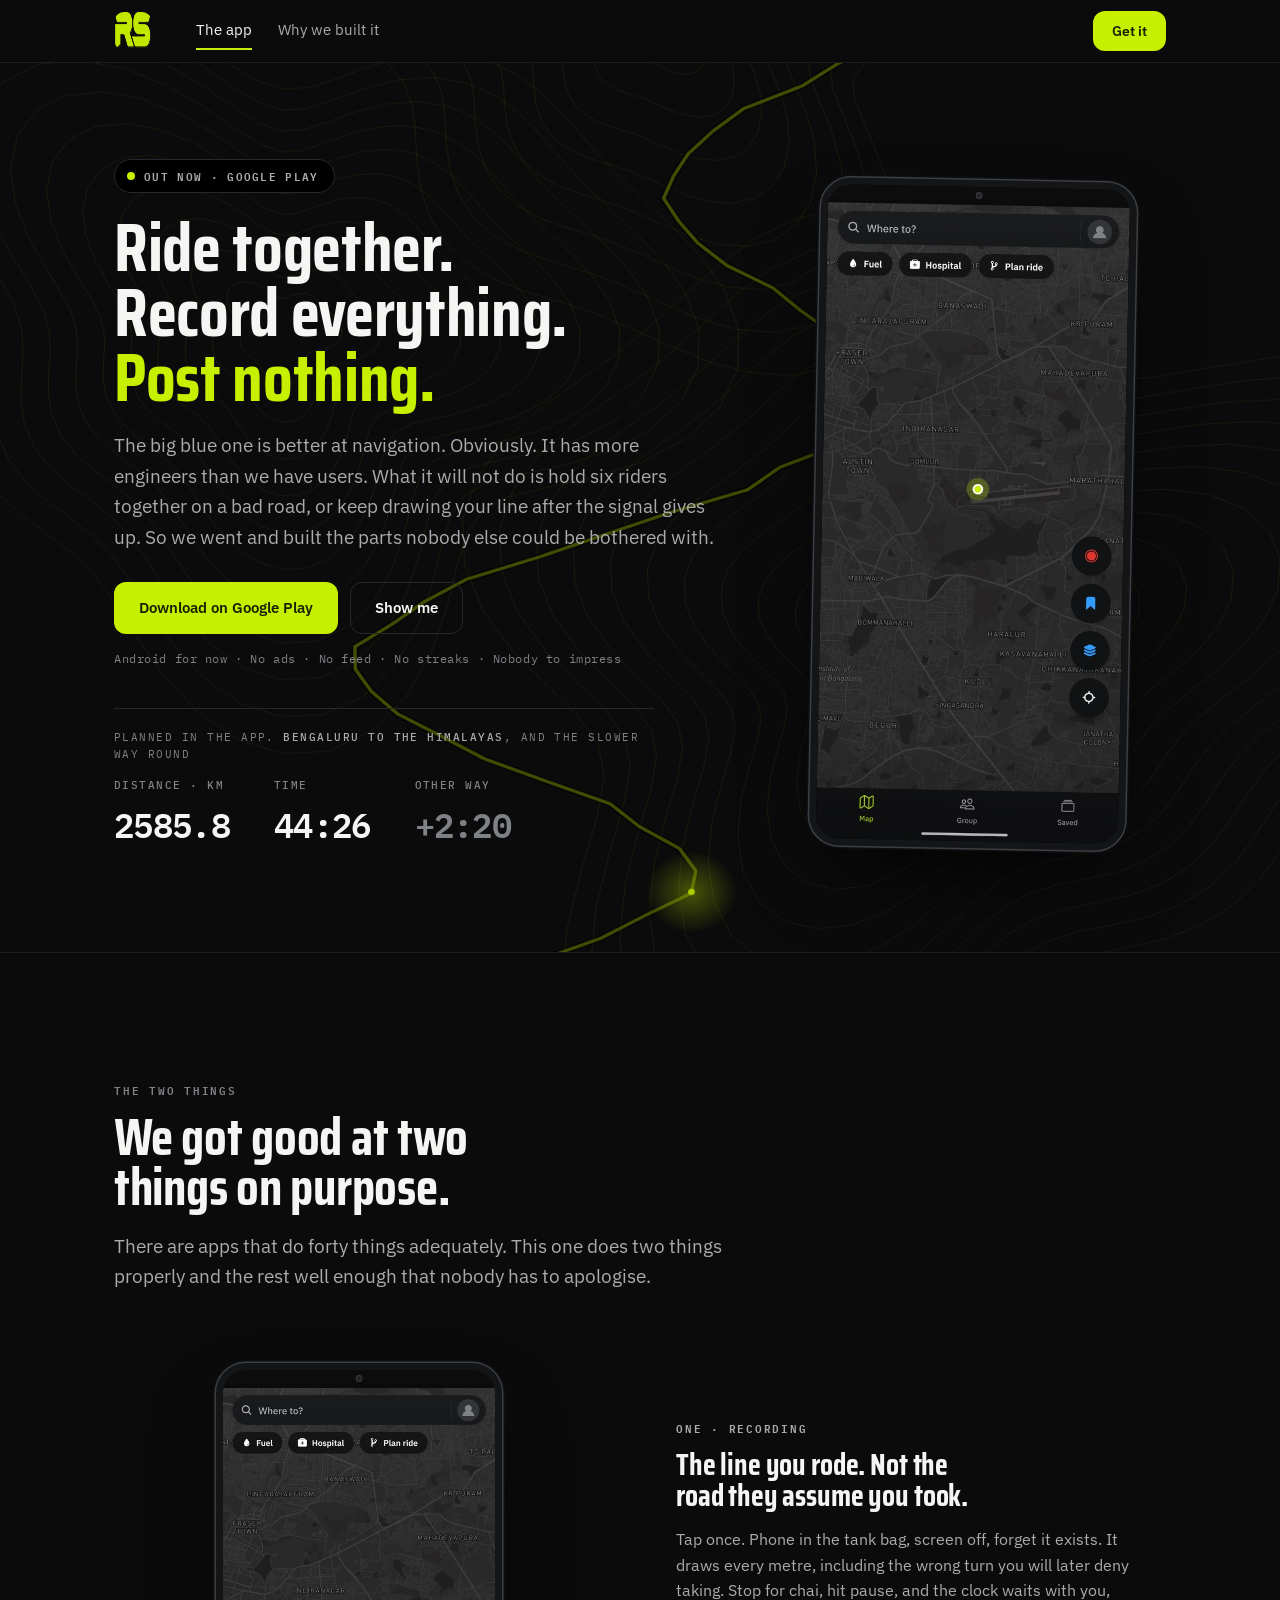
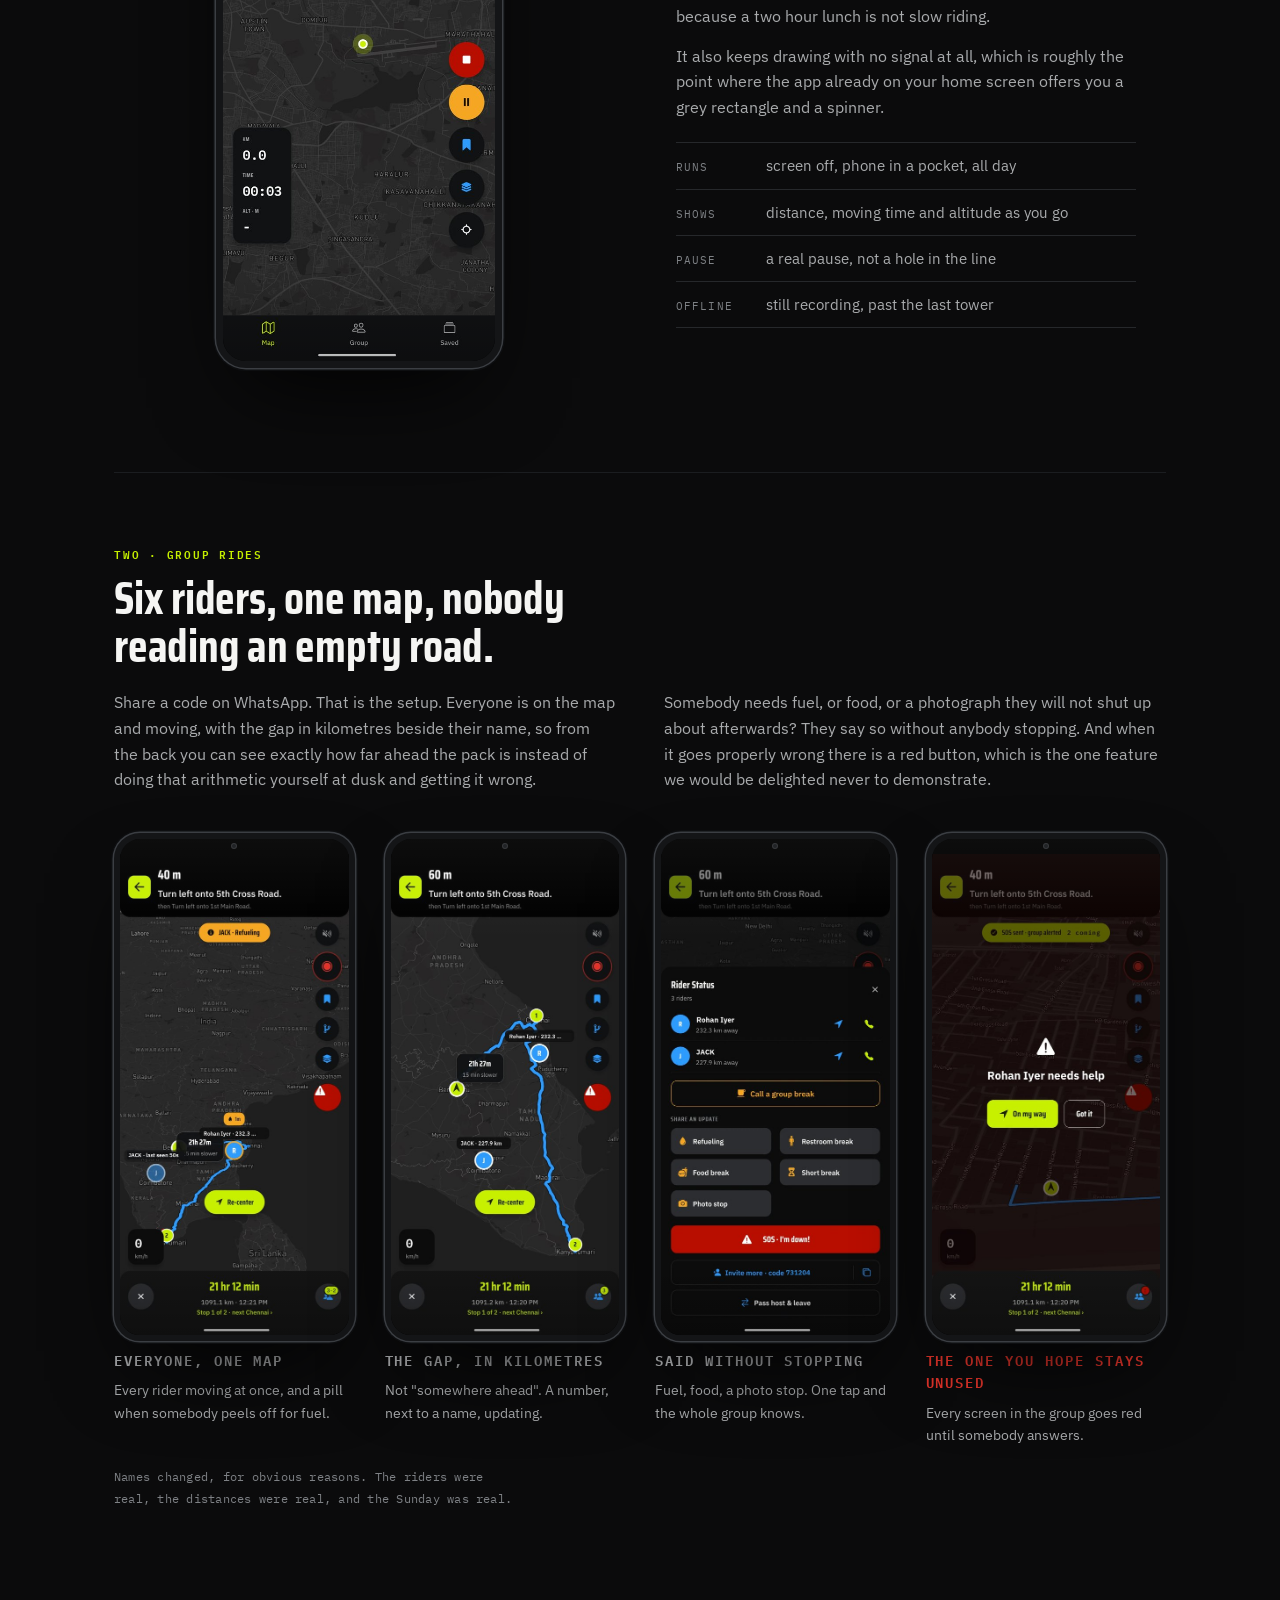
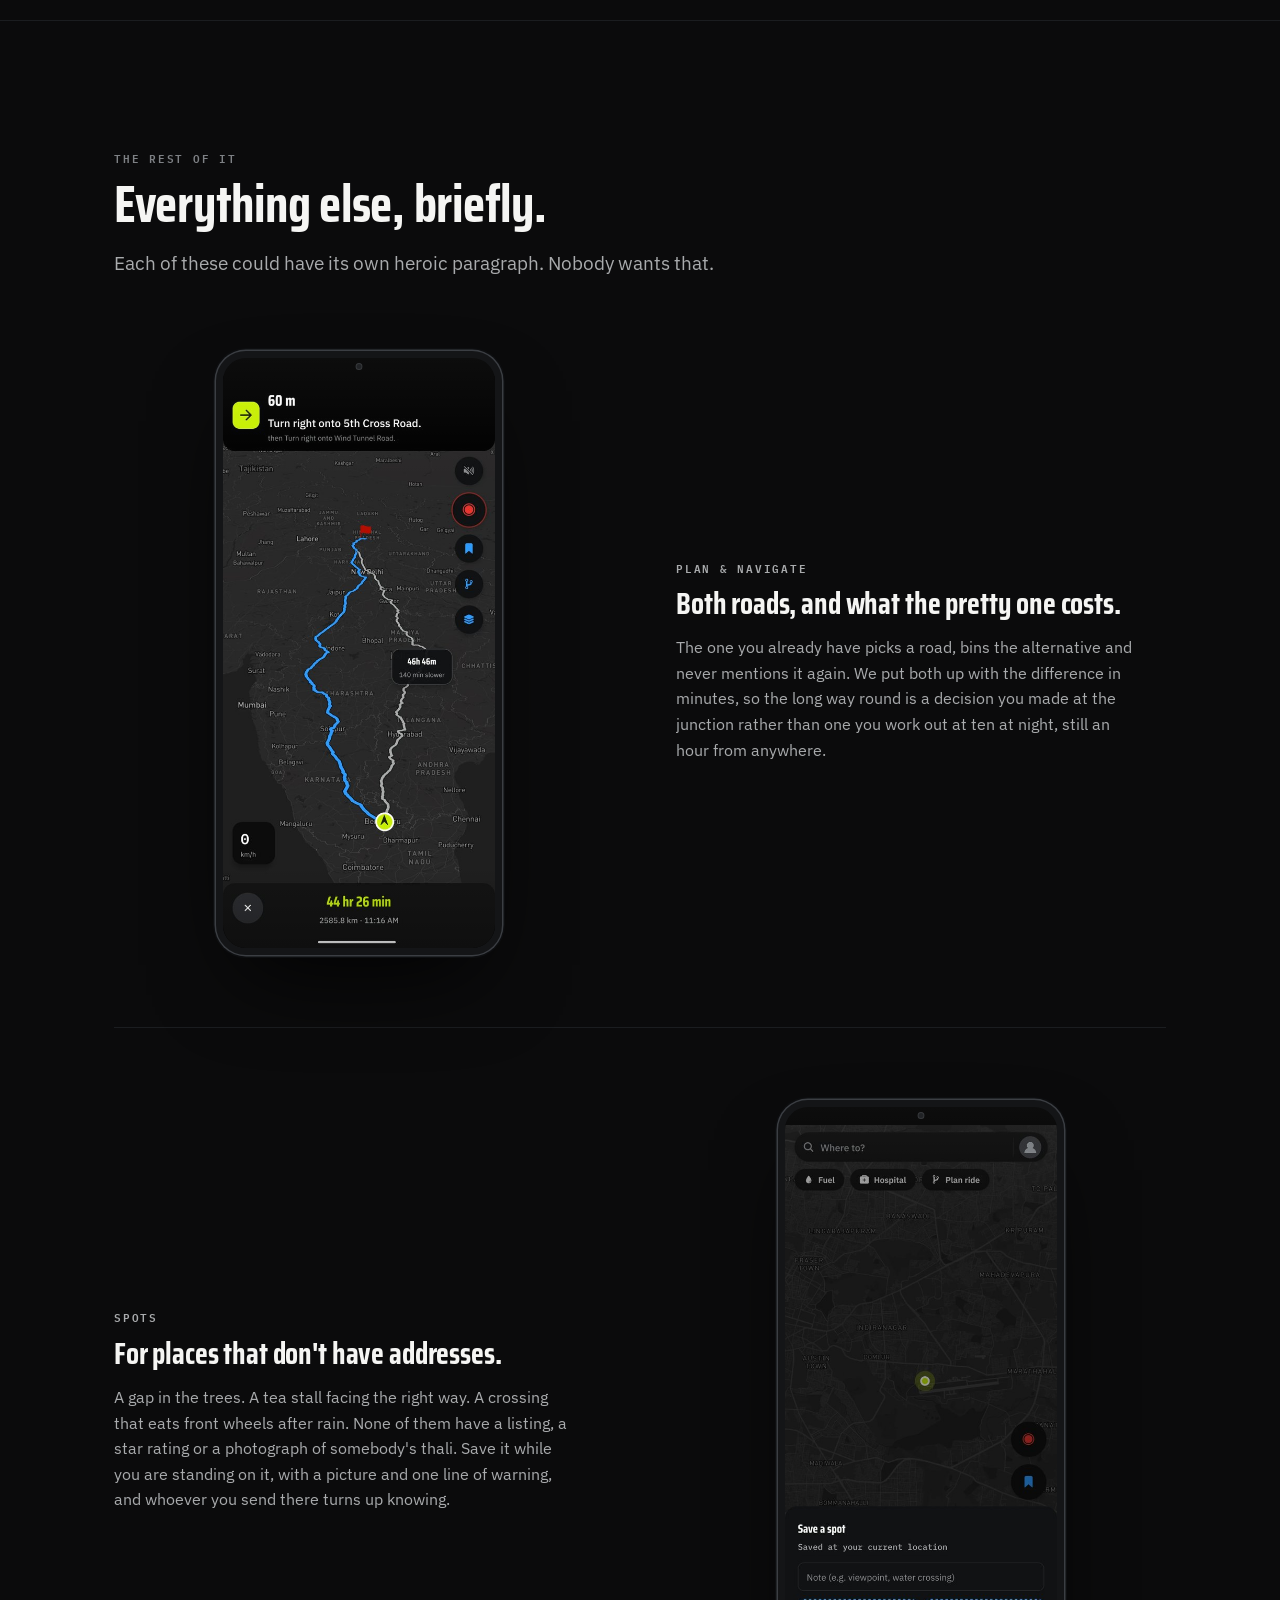
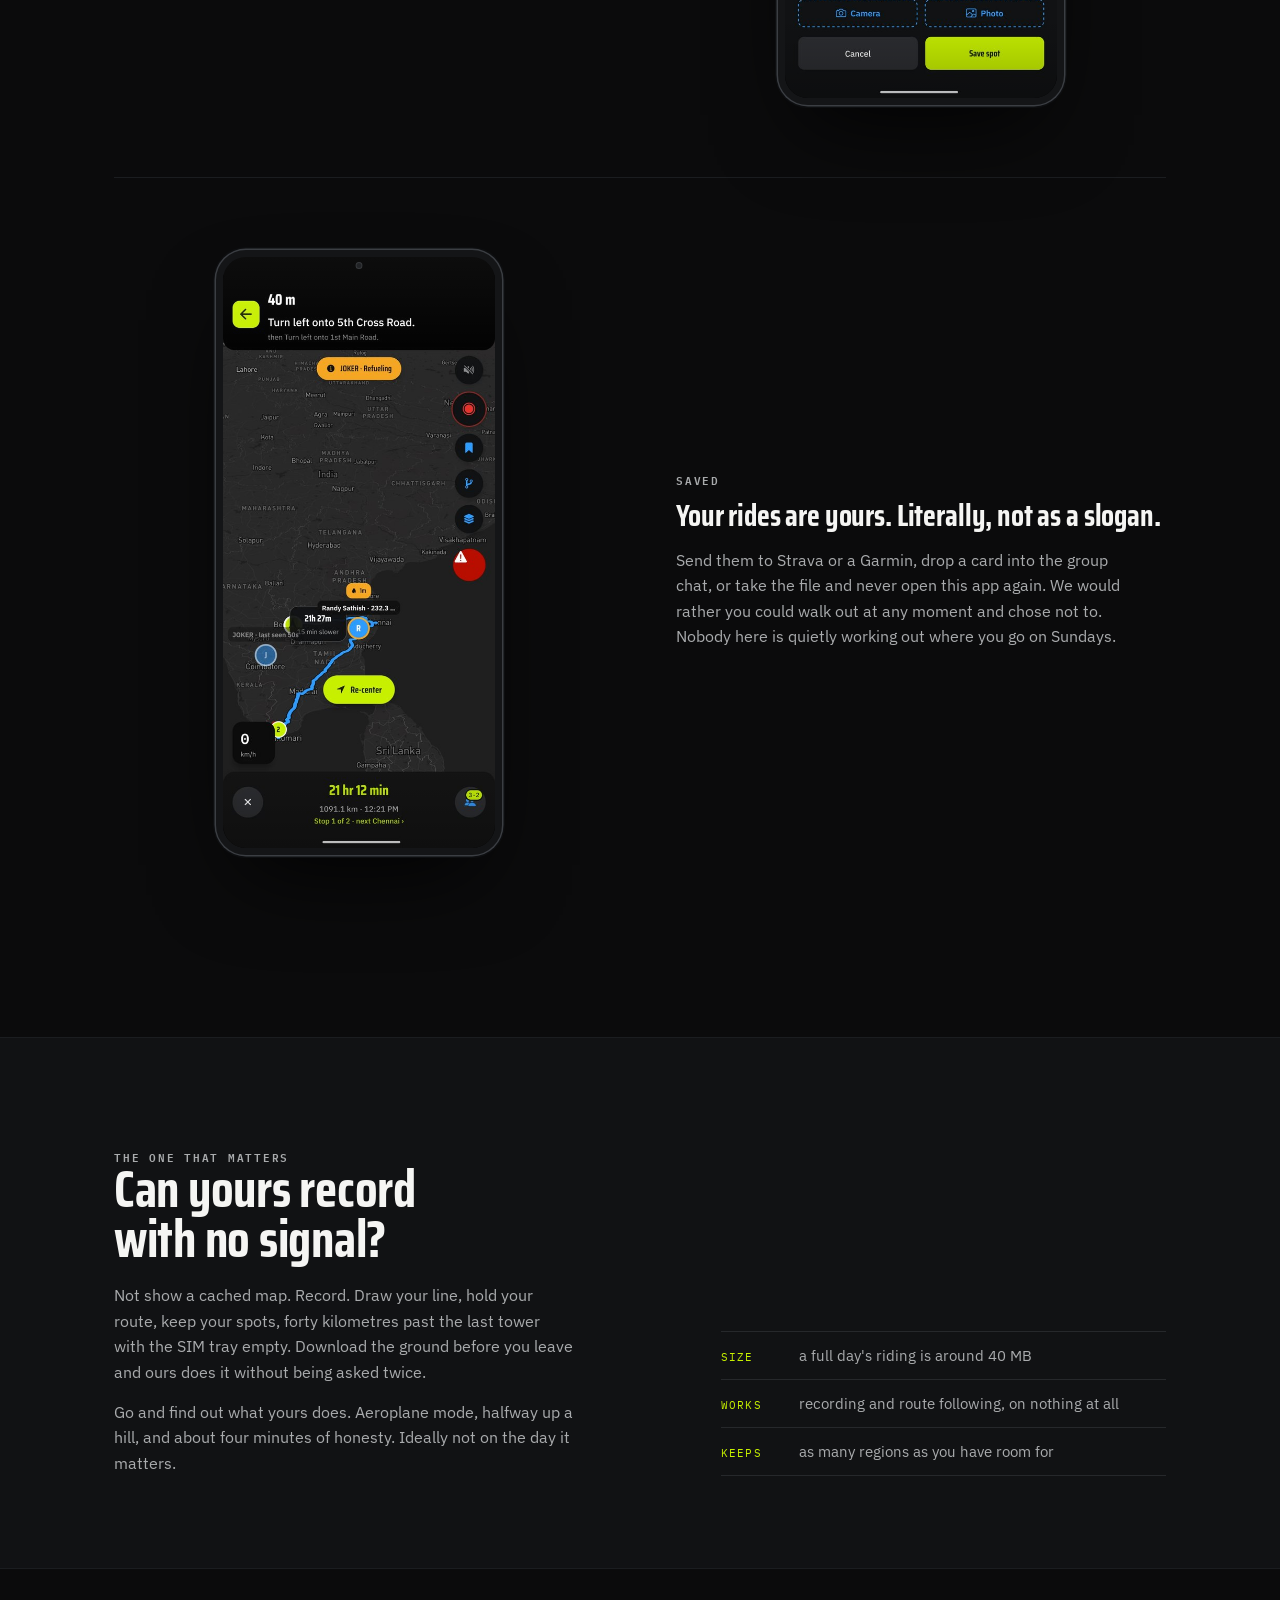
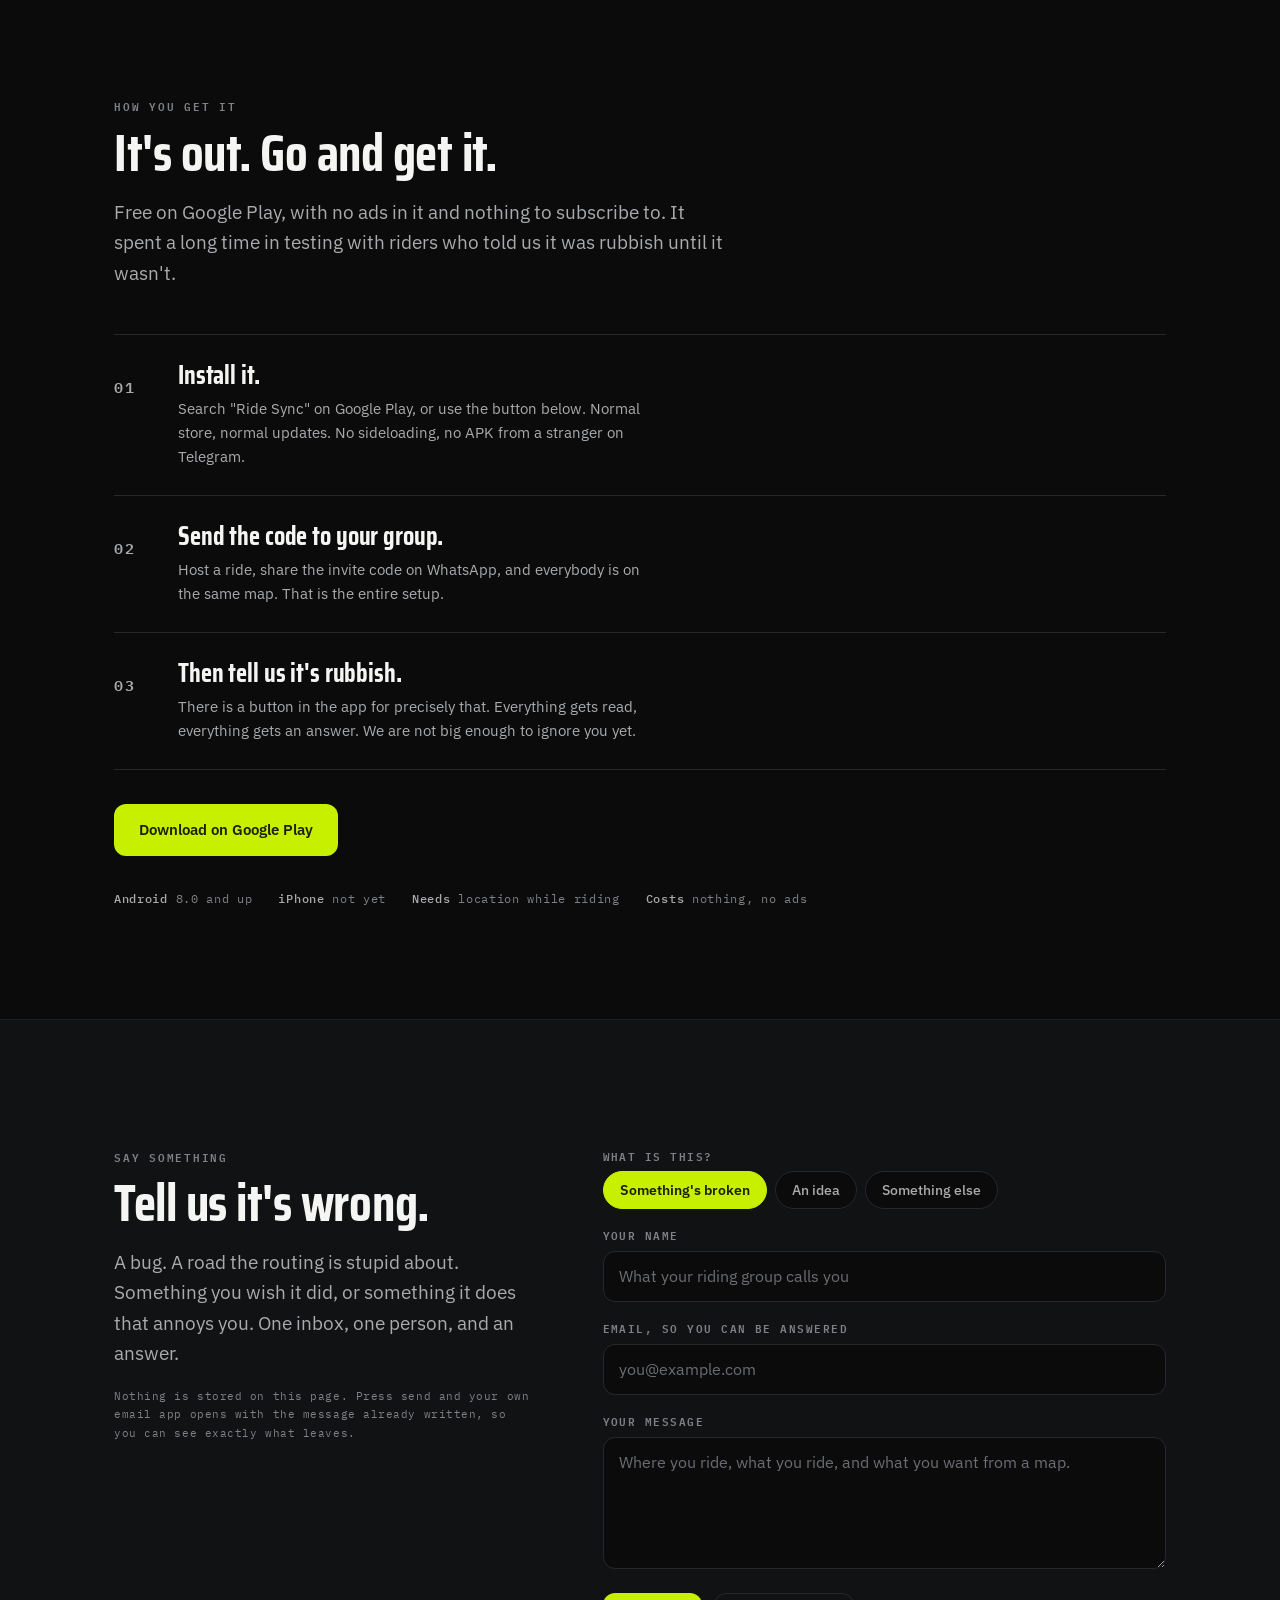
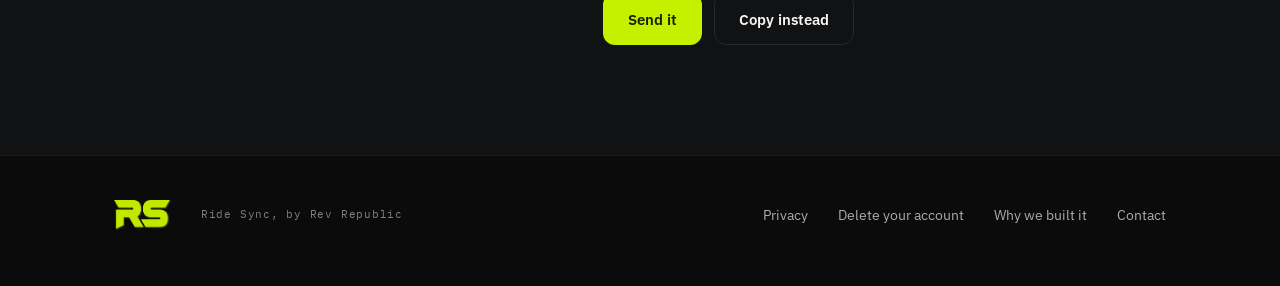
==== index.html @ 3b101cd3 "Add the page explaining why Ride Sync exists Two pages now, so the stylesheet comes out of the home " ====
<!doctype html>
<html lang="en">
<head>
<meta charset="utf-8">
<meta name="viewport" content="width=device-width, initial-scale=1, viewport-fit=cover">
<meta name="description" content="Ride Sync: group rides and ride recording for motorcyclists. Everyone on one live map, the gap in kilometres, and a trail that keeps drawing with no signal. Free on Google Play.">
<meta name="theme-color" content="#0B0B0C">
<meta property="og:title" content="Ride Sync">
<meta property="og:description" content="Ride together. Record everything. Post nothing.">
<meta property="og:type" content="website">
<meta property="og:image" content="img/icon.png">
<link rel="icon" href="img/icon.png">
<title>Ride Sync</title>
<link rel="preconnect" href="https://fonts.googleapis.com">
<link rel="preconnect" href="https://fonts.gstatic.com" crossorigin>
<link rel="stylesheet" href="https://fonts.googleapis.com/css2?family=Saira+Condensed:wght@600;700&family=IBM+Plex+Mono:wght@500;600&family=IBM+Plex+Sans:wght@400;500;600&display=swap">

<link rel="stylesheet" href="site.css">
</head>
<body>

<header class="topbar">
  <div class="wrap topbar-in">
    <a class="brand" href="index.html" aria-label="Ride Sync, home">
      <img class="mark" src="img/logo-rs.png" alt="Ride Sync">
    </a>
    <nav class="nav">
      <a href="index.html" aria-current="page">The app</a>
      <a href="why.html">Why we built it</a>
    </nav>
    <span class="spacer"></span>
    <a class="btn btn-lime" href="https://play.google.com/store/apps/details?id=com.ridesync.rider" target="_blank" rel="noopener">Get it</a>
  </div>
</header>

<section class="hero">
  <canvas id="trace" aria-hidden="true"></canvas>
  <div class="wrap hero-in">
    <div>
      <span class="pill"><span class="dot"></span> Out now &middot; Google Play</span>

      <h1>Ride together.<br>Record everything.<br><em>Post nothing.</em></h1>

      <p class="lede">
        The big blue one is better at navigation. Obviously. It has more engineers than
        we have users. What it will not do is hold six riders together on a bad road, or
        keep drawing your line after the signal gives up. So we went and built the parts
        nobody else could be bothered with.
      </p>

      <div class="cta-row">
        <a class="btn btn-lime" href="https://play.google.com/store/apps/details?id=com.ridesync.rider" target="_blank" rel="noopener">Download on Google Play</a>
        <a class="btn btn-ghost" href="#what">Show me</a>
      </div>

      <p class="fineprint">Android for now &middot; No ads &middot; No feed &middot; No streaks &middot; Nobody to impress</p>

      <div class="instrument">
        <p class="instrument-label">Planned in the app. <b>Bengaluru to the Himalayas</b>, and the slower way round</p>
        <dl class="stats">
          <div class="stat"><dt>Distance &middot; km</dt><dd>2585.8</dd></div>
          <div class="stat"><dt>Time</dt><dd>44:26</dd></div>
          <div class="stat alt"><dt>Other way</dt><dd>+2:20</dd></div>
        </dl>
      </div>
    </div>

    <div class="hero-phone phone">
      <img src="img/map.jpg" width="520" height="1095" alt="The Ride Sync map: a dark map of Bengaluru with a Where to? search bar, quick buttons for Fuel, Hospital and Plan ride, and a record button on the right.">
    </div>
  </div>
</section>

<section id="what">
  <div class="wrap sec">
    <div class="sec-head">
      <p class="eyebrow">The two things</p>
      <h2>We got good at two things on purpose.</h2>
      <p class="lede">
        There are apps that do forty things adequately. This one does two things
        properly and the rest well enough that nobody has to apologise.
      </p>
    </div>

    <div class="feature">
      <div>
        <p class="feature-tag">One &middot; Recording</p>
        <h3>The line you rode. Not the road they assume you took.</h3>
        <p>
          Tap once. Phone in the tank bag, screen off, forget it exists. It draws every
          metre, including the wrong turn you will later deny taking. Stop for chai, hit
          pause, and the clock waits with you, because a two hour lunch is not slow
          riding.
        </p>
        <p style="margin-top:14px">
          It also keeps drawing with no signal at all, which is roughly the point where
          the app already on your home screen offers you a grey rectangle and a spinner.
        </p>
        <div class="detail-list">
          <div><span>Runs</span>screen off, phone in a pocket, all day</div>
          <div><span>Shows</span>distance, moving time and altitude as you go</div>
          <div><span>Pause</span>a real pause, not a hole in the line</div>
          <div><span>Offline</span>still recording, past the last tower</div>
        </div>
      </div>
      <div class="feature-art">
        <div class="phone">
          <img src="img/record.jpg" width="520" height="1095" alt="Recording in progress, with a stop button, a pause button, and a card showing kilometres, elapsed time and altitude.">
        </div>
      </div>
    </div>

    <div class="pack">
      <p class="feature-tag">Two &middot; Group rides</p>
      <h3>Six riders, one map, nobody reading an empty road.</h3>
      <div class="pack-copy">
        <p>
          Share a code on WhatsApp. That is the setup. Everyone is on the map and moving,
          with the gap in kilometres beside their name, so from the back you can see
          exactly how far ahead the pack is instead of doing that arithmetic yourself at
          dusk and getting it wrong.
        </p>
        <p>
          Somebody needs fuel, or food, or a photograph they will not shut up about
          afterwards? They say so without anybody stopping. And when it goes properly
          wrong there is a red button, which is the one feature we would be delighted
          never to demonstrate.
        </p>
      </div>

      <div class="shots">
        <div class="shot">
          <div class="phone">
            <img src="img/group-live.jpg" width="520" height="1095" loading="lazy" alt="A group ride in progress: the whole route across southern India, riders shown as pins, and a status pill reading JACK is refueling.">
          </div>
          <p class="shot-cap">Everyone, one map</p>
          <p>Every rider moving at once, and a pill when somebody peels off for fuel.</p>
        </div>
        <div class="shot">
          <div class="phone">
            <img src="img/group-map.jpg" width="520" height="1095" loading="lazy" alt="The group map with each rider labelled by distance: one 232.3 km away, another 227.9 km away.">
          </div>
          <p class="shot-cap">The gap, in kilometres</p>
          <p>Not "somewhere ahead". A number, next to a name, updating.</p>
        </div>
        <div class="shot">
          <div class="phone">
            <img src="img/group-status.jpg" width="520" height="1095" loading="lazy" alt="The rider status sheet listing each rider and their distance, with buttons to call a group break, share an update, and an SOS button.">
          </div>
          <p class="shot-cap">Said without stopping</p>
          <p>Fuel, food, a photo stop. One tap and the whole group knows.</p>
        </div>
        <div class="shot">
          <div class="phone">
            <img src="img/group-sos.jpg" width="520" height="1095" loading="lazy" alt="An SOS alert filling the screen: a rider needs help, with buttons reading On my way and Got it.">
          </div>
          <p class="shot-cap sos">The one you hope stays unused</p>
          <p>Every screen in the group goes red until somebody answers.</p>
        </div>
      </div>

      <p class="blur-note">
        Names changed, for obvious reasons. The riders were real, the distances were
        real, and the Sunday was real.
      </p>
    </div>
  </div>
</section>

<section>
  <div class="wrap sec">
    <div class="sec-head">
      <p class="eyebrow">The rest of it</p>
      <h2>Everything else, briefly.</h2>
      <p class="lede">
        Each of these could have its own heroic paragraph. Nobody wants that.
      </p>
    </div>

    <div class="feature">
      <div>
        <p class="feature-tag">Plan &amp; navigate</p>
        <h3>Both roads, and what the pretty one costs.</h3>
        <p>
          The one you already have picks a road, bins the alternative and never mentions
          it again. We put both up with the difference in minutes, so the long way round
          is a decision you made at the junction rather than one you work out at ten at
          night, still an hour from anywhere.
        </p>
      </div>
      <div class="feature-art">
        <div class="phone">
          <img src="img/nav.jpg" width="520" height="1095" loading="lazy" alt="Navigation with a turn instruction at the top, two route lines on the map, and a label showing the alternative is 140 minutes slower.">
        </div>
      </div>
    </div>

    <div class="feature">
      <div>
        <p class="feature-tag">Spots</p>
        <h3>For places that don't have addresses.</h3>
        <p>
          A gap in the trees. A tea stall facing the right way. A crossing that eats
          front wheels after rain. None of them have a listing, a star rating or a
          photograph of somebody's thali. Save it while you are standing on it, with a
          picture and one line of warning, and whoever you send there turns up knowing.
        </p>
      </div>
      <div class="feature-art">
        <div class="phone">
          <img src="img/spot.jpg" width="520" height="1095" loading="lazy" alt="A Save a spot sheet with a note field and buttons for camera and photo, over the map.">
        </div>
      </div>
    </div>

    <div class="feature">
      <div>
        <p class="feature-tag">Saved</p>
        <h3>Your rides are yours. Literally, not as a slogan.</h3>
        <p>
          Send them to Strava or a Garmin, drop a card into the group chat, or take the
          file and never open this app again. We would rather you could walk out at any
          moment and chose not to. Nobody here is quietly working out where you go on
          Sundays.
        </p>
      </div>
      <div class="feature-art">
        <div class="phone">
          <img src="img/saved.jpg" width="520" height="1095" loading="lazy" alt="The Saved tab with tabs for Rides, Plans and Spots, and a button to import a GPX route.">
        </div>
      </div>
    </div>

  </div>
</section>

<section class="band">
  <div class="wrap band-in">
    <div>
      <p class="eyebrow">The one that matters</p>
      <h2>Can yours record with no signal?</h2>
      <p>
        Not show a cached map. Record. Draw your line, hold your route, keep your spots,
        forty kilometres past the last tower with the SIM tray empty. Download the ground
        before you leave and ours does it without being asked twice.
      </p>
      <p style="margin-top:14px">
        Go and find out what yours does. Aeroplane mode, halfway up a hill, and about
        four minutes of honesty. Ideally not on the day it matters.
      </p>
    </div>
    <div class="band-facts">
      <div><span>Size</span>a full day's riding is around 40 MB</div>
      <div><span>Works</span>recording and route following, on nothing at all</div>
      <div><span>Keeps</span>as many regions as you have room for</div>
    </div>
  </div>
</section>

<section id="get">
  <div class="wrap sec">
    <div class="sec-head">
      <p class="eyebrow">How you get it</p>
      <h2>It's out. Go and get it.</h2>
      <p class="lede">
        Free on Google Play, with no ads in it and nothing to subscribe to. It spent a
        long time in testing with riders who told us it was rubbish until it wasn't.
      </p>
    </div>

    <div class="steps">
      <div class="step">
        <p class="step-n">01</p>
        <div>
          <h3>Install it.</h3>
          <p>Search "Ride Sync" on Google Play, or use the button below. Normal store,
             normal updates. No sideloading, no APK from a stranger on Telegram.</p>
        </div>
      </div>
      <div class="step">
        <p class="step-n">02</p>
        <div>
          <h3>Send the code to your group.</h3>
          <p>Host a ride, share the invite code on WhatsApp, and everybody is on the
             same map. That is the entire setup.</p>
        </div>
      </div>
      <div class="step">
        <p class="step-n">03</p>
        <div>
          <h3>Then tell us it's rubbish.</h3>
          <p>There is a button in the app for precisely that. Everything gets read,
             everything gets an answer. We are not big enough to ignore you yet.</p>
        </div>
      </div>
    </div>

    <div class="cta-row" style="margin-top:34px">
      <a class="btn btn-lime" href="https://play.google.com/store/apps/details?id=com.ridesync.rider" target="_blank" rel="noopener">Download on Google Play</a>
    </div>

    <div class="req">
      <span><b>Android</b> 8.0 and up</span>
      <span><b>iPhone</b> not yet</span>
      <span><b>Needs</b> location while riding</span>
      <span><b>Costs</b> nothing, no ads</span>
    </div>
  </div>
</section>

<section class="feedback" id="say">
  <div class="wrap sec">
    <div class="fb-grid">
      <div class="sec-head">
        <p class="eyebrow">Say something</p>
        <h2>Tell us it's wrong.</h2>
        <p class="lede">
          A bug. A road the routing is stupid about. Something you wish it did, or
          something it does that annoys you. One inbox, one person, and an answer.
        </p>
        <p class="fb-note">
          Nothing is stored on this page. Press send and your own email app opens with
          the message already written, so you can see exactly what leaves.
        </p>
      </div>

      <form id="fb" novalidate>
        <div class="field">
          <label id="kind-label">What is this?</label>
          <div class="kinds" role="group" aria-labelledby="kind-label">
            <button type="button" class="kind" id="k-bug" data-kind="Something's broken" aria-pressed="true">Something's broken</button>
            <button type="button" class="kind" id="k-idea" data-kind="An idea" aria-pressed="false">An idea</button>
            <button type="button" class="kind" id="k-other" data-kind="Something else" aria-pressed="false">Something else</button>
          </div>
        </div>

        <div class="field">
          <label for="fb-name">Your name</label>
          <input type="text" id="fb-name" name="name" autocomplete="name" placeholder="What your riding group calls you">
        </div>

        <div class="field">
          <label for="fb-email">Email, so you can be answered</label>
          <input type="email" id="fb-email" name="email" autocomplete="email" placeholder="you@example.com">
        </div>

        <div class="field">
          <label for="fb-msg">Your message</label>
          <textarea id="fb-msg" name="message" placeholder="Where you ride, what you ride, and what you want from a map."></textarea>
        </div>

        <div class="fb-actions">
          <button type="submit" class="btn btn-lime" id="fb-send">Send it</button>
          <button type="button" class="btn btn-ghost" id="fb-copy">Copy instead</button>
        </div>
        <p class="fb-status" id="fb-status" role="status" aria-live="polite" hidden></p>
      </form>
    </div>
  </div>
</section>

<footer>
  <div class="wrap foot">
    <img class="mark" src="img/logo-rs.png" alt="" aria-hidden="true">
    <span class="foot-meta">Ride Sync, by Rev Republic</span>
    <span class="spacer"></span>
    <a href="https://wolfiekulfie.github.io/ride-sync-legal/privacy.html" target="_blank" rel="noopener">Privacy</a>
    <a href="https://wolfiekulfie.github.io/ride-sync-legal/delete-account.html" target="_blank" rel="noopener">Delete your account</a>
    <a href="why.html">Why we built it</a>
    <a href="#say">Contact</a>
  </div>
</footer>

<script>
(function () {
  'use strict';

  /* ----------------------------------------------------------------
     Hero backdrop: topographic contours (the app icon's own texture)
     with a recorded trail across them. Drawn complete on the first
     frame, so the page is whole at rest and only the head travels.
     ---------------------------------------------------------------- */
  var canvas = document.getElementById('trace');
  var ctx = canvas && canvas.getContext ? canvas.getContext('2d') : null;
  var reduced = window.matchMedia && window.matchMedia('(prefers-reduced-motion: reduce)').matches;

  if (ctx) {
    var W = 0, H = 0, dpr = 1, path = [], contours = [];

    // Deterministic noise so the ridge looks the same on every load.
    function seeded(seed) {
      var s = seed;
      return function () { s = (s * 1664525 + 1013904223) % 4294967296; return s / 4294967296; };
    }

    function buildContours(rnd) {
      var rings = [];
      var peaks = [
        { x: 0.22, y: 0.30, n: 11, r: 0.05, step: 0.033 },
        { x: 0.74, y: 0.66, n: 13, r: 0.04, step: 0.036 },
        { x: 0.52, y: -0.06, n: 8, r: 0.06, step: 0.040 }
      ];
      for (var p = 0; p < peaks.length; p++) {
        var pk = peaks[p];
        var wob = [rnd() * 6.28, rnd() * 6.28, rnd() * 6.28];
        for (var i = 0; i < pk.n; i++) {
          var base = pk.r + i * pk.step;
          var pts = [];
          for (var a = 0; a <= 64; a++) {
            var t = (a / 64) * Math.PI * 2;
            var rr = base * (1
              + 0.20 * Math.sin(t * 3 + wob[0])
              + 0.13 * Math.sin(t * 5 + wob[1])
              + 0.08 * Math.sin(t * 2 + wob[2]));
            pts.push([pk.x + rr * Math.cos(t) * 0.78, pk.y + rr * Math.sin(t)]);
          }
          rings.push(pts);
        }
      }
      return rings;
    }

    // A hill road: climbing, with hairpins that tighten near the top.
    function buildPath(rnd) {
      var pts = [];
      var n = 46;
      for (var i = 0; i <= n; i++) {
        var t = i / n;
        var y = 1.06 - t * 1.16;
        var amp = 0.20 * (1 - t * 0.55);
        var x = 0.30 + amp * Math.sin(t * 13.5) + t * 0.42 + (rnd() - 0.5) * 0.018;
        pts.push([x, y]);
      }
      return pts;
    }

    function resize() {
      var rect = canvas.getBoundingClientRect();
      dpr = Math.min(window.devicePixelRatio || 1, 2);
      W = Math.max(1, Math.round(rect.width));
      H = Math.max(1, Math.round(rect.height));
      canvas.width = W * dpr;
      canvas.height = H * dpr;
      ctx.setTransform(dpr, 0, 0, dpr, 0, 0);
      contours = buildContours(seeded(20260921));
      path = buildPath(seeded(94));
    }

    function px(p) { return [p[0] * W, p[1] * H]; }

    function stroke(pts, close) {
      ctx.beginPath();
      for (var i = 0; i < pts.length; i++) {
        var q = px(pts[i]);
        if (i === 0) ctx.moveTo(q[0], q[1]); else ctx.lineTo(q[0], q[1]);
      }
      if (close) ctx.closePath();
      ctx.stroke();
    }

    var head = 0;

    function draw() {
      ctx.clearRect(0, 0, W, H);

      // Contours - faint, like the icon's ground.
      ctx.lineWidth = 1;
      ctx.strokeStyle = 'rgba(198,240,0,0.085)';
      for (var i = 0; i < contours.length; i++) stroke(contours[i], true);

      // The trail: a dark casing under lime, exactly as the app draws it on a map.
      ctx.lineCap = 'round';
      ctx.lineJoin = 'round';
      ctx.strokeStyle = 'rgba(0,0,0,0.55)';
      ctx.lineWidth = 7;
      stroke(path, false);
      ctx.strokeStyle = 'rgba(198,240,0,0.34)';
      ctx.lineWidth = 3.5;
      stroke(path, false);

      // The recording head, travelling the line.
      if (!reduced) {
        var idx = head * (path.length - 1);
        var i0 = Math.floor(idx), f = idx - i0;
        var a = path[Math.min(i0, path.length - 1)];
        var b = path[Math.min(i0 + 1, path.length - 1)];
        var hx = (a[0] + (b[0] - a[0]) * f) * W;
        var hy = (a[1] + (b[1] - a[1]) * f) * H;
        var g = ctx.createRadialGradient(hx, hy, 0, hx, hy, 46);
        g.addColorStop(0, 'rgba(198,240,0,0.36)');
        g.addColorStop(1, 'rgba(198,240,0,0)');
        ctx.fillStyle = g;
        ctx.beginPath(); ctx.arc(hx, hy, 46, 0, 6.2832); ctx.fill();
        ctx.fillStyle = 'rgba(198,240,0,0.9)';
        ctx.beginPath(); ctx.arc(hx, hy, 3.4, 0, 6.2832); ctx.fill();
      }
    }

    var last = 0;
    function tick(now) {
      if (!reduced) {
        if (now - last > 33) { head = (head + 0.0022) % 1; last = now; draw(); }
        requestAnimationFrame(tick);
      }
    }

    resize();
    draw();
    if (!reduced) requestAnimationFrame(tick);

    var rt;
    window.addEventListener('resize', function () {
      clearTimeout(rt);
      rt = setTimeout(function () { resize(); draw(); }, 160);
    });
  }

  /* ----------------------------------------------------------------
     Feedback box. No server, nothing stored, nothing hidden: it
     composes the message and hands it to the visitor's own mail app,
     with copy-to-clipboard for anyone who doesn't have one wired up.
     ---------------------------------------------------------------- */
  var INBOX = 'revrepublic24@gmail.com';

  var form = document.getElementById('fb');
  var statusEl = document.getElementById('fb-status');
  var kindBtns = Array.prototype.slice.call(document.querySelectorAll('.kind'));
  var kind = "Something's broken";

  kindBtns.forEach(function (b) {
    b.addEventListener('click', function () {
      kindBtns.forEach(function (o) { o.setAttribute('aria-pressed', String(o === b)); });
      kind = b.getAttribute('data-kind');
    });
  });

  function say(text, isError) {
    statusEl.textContent = text;
    statusEl.className = 'fb-status' + (isError ? ' err' : '');
    statusEl.hidden = false;
  }

  function collect() {
    var name = document.getElementById('fb-name').value.trim();
    var email = document.getElementById('fb-email').value.trim();
    var msg = document.getElementById('fb-msg').value.trim();
    if (!msg) { say('Write something first. Even one line.', true); return null; }
    var body = msg
      + '\n\n--\n'
      + 'From: ' + (name || 'someone who did not say')
      + '\nReply to: ' + (email || 'no email given')
      + '\nSent from the Ride Sync site';
    return { subject: 'Ride Sync: ' + kind, body: body };
  }

  form.addEventListener('submit', function (e) {
    e.preventDefault();
    var m = collect();
    if (!m) return;
    window.location.href = 'mailto:' + INBOX
      + '?subject=' + encodeURIComponent(m.subject)
      + '&body=' + encodeURIComponent(m.body);
    say('Your email app should be opening. Nothing sends until you press send there.');
  });

  document.getElementById('fb-copy').addEventListener('click', function () {
    var m = collect();
    if (!m) return;
    var text = 'To: ' + INBOX + '\nSubject: ' + m.subject + '\n\n' + m.body;
    function fallback() {
      var ta = document.createElement('textarea');
      ta.value = text;
      ta.setAttribute('readonly', '');
      ta.style.position = 'fixed';
      ta.style.opacity = '0';
      document.body.appendChild(ta);
      ta.select();
      var ok = false;
      try { ok = document.execCommand('copy'); } catch (err) { ok = false; }
      document.body.removeChild(ta);
      if (ok) say('Copied. Paste it into an email to ' + INBOX + '.');
      else say('Could not copy it. Email ' + INBOX + ' directly.', true);
    }
    if (navigator.clipboard && navigator.clipboard.writeText) {
      navigator.clipboard.writeText(text).then(function () {
        say('Copied. Paste it into an email to ' + INBOX + '.');
      })['catch'](fallback);
    } else {
      fallback();
    }
  });
})();
</script>

</body>
</html>
---- site.css ----
/* ---------------------------------------------------------------
   Ride Sync: tokens lifted straight from the app's theme.js.
   Dark-first on purpose: the app is a riding instrument, and a light
   version of this page would misrepresent the product. Single theme,
   every colour painted explicitly.
   --------------------------------------------------------------- */
:root{
  color-scheme: dark;

  --ground:#0B0B0C;      /* surface0 */
  --panel:#111214;       /* surface1 */
  --raised:#17181B;
  --line:#26282B;
  --line-soft:#1B1D20;

  --lime:#C6F000;
  --on-lime:#1A2200;
  --blue:#2E9BFF;
  --amber:#F5A623;
  --red:#E5352B;

  --ink:#F5F5F3;
  --ink-2:#A9ABAD;
  --ink-3:#7E8185;

  --display:'Saira Condensed', 'Arial Narrow', system-ui, sans-serif;
  --body:'IBM Plex Sans', system-ui, -apple-system, Segoe UI, sans-serif;
  --mono:'IBM Plex Mono', ui-monospace, SFMono-Regular, Menlo, monospace;

  --gutter: clamp(20px, 5vw, 64px);
  --max: 1180px;
}

*{box-sizing:border-box}

body{
  margin:0;
  background:var(--ground);
  color:var(--ink);
  font-family:var(--body);
  font-size:16px;
  line-height:1.6;
  -webkit-font-smoothing:antialiased;
  overflow-x:hidden;
}

img{display:block;max-width:100%}
::selection{background:var(--lime);color:var(--on-lime)}
a{color:var(--ink);text-decoration:none}
:focus-visible{outline:2px solid var(--lime);outline-offset:3px;border-radius:4px}

.wrap{width:100%;max-width:var(--max);margin-inline:auto;padding-inline:var(--gutter)}

/* --- type ------------------------------------------------------ */
.eyebrow{
  font-family:var(--mono);font-weight:600;font-size:11px;
  letter-spacing:.16em;text-transform:uppercase;color:var(--ink-3);
  margin:0;
}
h1,h2,h3{font-family:var(--display);font-weight:700;margin:0;text-wrap:balance;line-height:.96;letter-spacing:-.005em}
h1{font-size:clamp(40px,6.4vw,68px)}
h2{font-size:clamp(32px,5.2vw,52px)}
h3{font-size:clamp(23px,3vw,30px);line-height:1.04}
p{margin:0}
.lede{font-size:clamp(16px,2vw,19px);color:var(--ink-2);max-width:56ch}

/* --- buttons --------------------------------------------------- */
.btn{
  display:inline-flex;align-items:center;justify-content:center;gap:9px;
  height:52px;padding:0 24px;border-radius:12px;border:1px solid transparent;
  font-family:var(--body);font-weight:600;font-size:15px;
  cursor:pointer;transition:transform .12s ease, background .16s ease, border-color .16s ease;
}
.btn:active{transform:translateY(1px)}
.btn-lime{background:var(--lime);color:var(--on-lime)}
.btn-lime:hover{background:#D3FF14}
.btn-ghost{background:transparent;color:var(--ink);border-color:var(--line)}
.btn-ghost:hover{border-color:#3C4045;background:#101113}

/* --- top bar --------------------------------------------------- */
.topbar{
  position:sticky;top:env(safe-area-inset-top, 0px);z-index:40;
  background:rgba(11,11,12,.82);backdrop-filter:blur(14px);
  border-bottom:1px solid var(--line-soft);
}
.topbar-in{display:flex;align-items:center;gap:14px;height:62px}
.mark{height:30px;width:auto;flex:none}
.brand{display:flex;align-items:center}
.topbar .mark{height:34px}
/* Two pages now, so the bar carries a nav rather than a version chip. */
.nav{display:flex;gap:26px;margin-left:30px}
.nav a{font-size:14.5px;color:var(--ink-2);padding-block:6px;border-bottom:2px solid transparent}
.nav a:hover{color:var(--ink)}
.nav a[aria-current="page"]{color:var(--ink);border-bottom-color:var(--lime)}
/* The mark carries the header on its own, so it is sized to hold that weight. */
.topbar .mark{width:38px;height:38px;border-radius:10px}
.ver{
  font-family:var(--mono);font-size:10.5px;font-weight:500;letter-spacing:.08em;
  color:var(--ink-3);border:1px solid var(--line);border-radius:999px;padding:3px 9px;
}
.topbar .spacer{flex:1}
.topbar .btn{height:40px;padding:0 18px;font-size:14px}

/* --- hero ------------------------------------------------------ */
.hero{position:relative;overflow:hidden;border-bottom:1px solid var(--line-soft)}
#trace{position:absolute;inset:0;width:100%;height:100%;pointer-events:none;opacity:.9}
.hero-in{
  position:relative;z-index:2;
  display:grid;grid-template-columns:minmax(0,1.22fr) minmax(0,.78fr);
  gap:clamp(28px,5vw,64px);align-items:center;
  padding-block:clamp(52px,8vw,96px) clamp(48px,7vw,84px);
}
.pill{
  display:inline-flex;align-items:center;gap:9px;
  background:#000;border:1px solid var(--line);border-radius:999px;
  padding:7px 15px 7px 12px;
  font-family:var(--mono);font-size:11px;font-weight:600;letter-spacing:.12em;
  text-transform:uppercase;color:var(--ink-2);
}
.dot{width:8px;height:8px;border-radius:50%;background:var(--lime);flex:none}
.hero h1{margin-top:22px}
.hero h1 em{font-style:normal;color:var(--lime)}
.hero .lede{margin-top:20px}
.cta-row{display:flex;flex-wrap:wrap;gap:12px;margin-top:30px}
.fineprint{font-family:var(--mono);font-size:11.5px;letter-spacing:.05em;color:var(--ink-3);margin-top:16px}

/* --- the instrument strip (the app's own stat row) ------------- */
.instrument{margin-top:40px;border-top:1px solid var(--line);padding-top:20px;max-width:540px}
.instrument-label{
  font-family:var(--mono);font-size:10.5px;letter-spacing:.14em;text-transform:uppercase;
  color:var(--ink-3);
}
.instrument-label b{color:var(--ink-2);font-weight:500}
.stats{display:flex;gap:clamp(20px,4.5vw,44px);margin-top:14px}
.stat dt{
  font-family:var(--mono);font-size:10.5px;font-weight:500;letter-spacing:.14em;
  text-transform:uppercase;color:var(--ink-3);margin:0;
}
.stat dd{
  font-family:var(--mono);font-weight:600;font-size:clamp(24px,4.2vw,34px);
  font-variant-numeric:tabular-nums;letter-spacing:-.02em;margin:4px 0 0;color:var(--ink);
}
.stat.alt dd{color:var(--ink-3)}

/* --- phone frame -----------------------------------------------
   An Android handset, not a generic slab: squarer corners than the
   fruit company's, a uniform hairline bezel, and a punch-hole camera
   in a status strip above the screenshot. The gesture pill at the
   bottom is already in the screenshots themselves.
   ---------------------------------------------------------------- */
.phone{
  position:relative;width:100%;
  padding-top:18px;                       /* the status strip the punch-hole sits in */
  border:7px solid #141517;border-radius:30px;background:#000;
  box-shadow:0 0 0 1.5px #3B3E43, 0 0 0 3px #0D0E10, 0 40px 90px -30px rgba(0,0,0,.95);
  overflow:hidden;
}
.phone img{width:100%;height:auto}
/* punch-hole camera */
.phone::before{
  content:"";position:absolute;z-index:3;top:5px;left:50%;transform:translateX(-50%);
  width:7px;height:7px;border-radius:50%;
  background:#212326;box-shadow:inset 0 0 0 1px rgba(255,255,255,.10);
}
.phone::after{
  content:"";position:absolute;inset:0;pointer-events:none;
  background:linear-gradient(180deg, rgba(255,255,255,.05), transparent 20%, transparent 86%, rgba(0,0,0,.25));
}
.hero-phone{max-width:316px;margin-inline:auto;transform:rotate(1.1deg)}

/* --- generic section ------------------------------------------- */
section{border-bottom:1px solid var(--line-soft)}
.sec{padding-block:clamp(60px,9vw,110px)}
.sec-head{max-width:62ch}
.sec-head h2{margin-top:14px}
.sec-head p{margin-top:18px}

/* --- feature rows ---------------------------------------------- */
.feature{
  display:grid;grid-template-columns:minmax(0,1fr) minmax(0,1fr);
  gap:clamp(28px,6vw,72px);align-items:center;
  padding-block:clamp(44px,6vw,72px);
}
.feature + .feature{border-top:1px solid var(--line-soft)}
.feature:nth-child(even) .feature-art{order:-1}
.feature-tag{
  font-family:var(--mono);font-size:11px;font-weight:600;letter-spacing:.16em;
  text-transform:uppercase;color:var(--lime);
}
.feature h3{margin-top:12px}
.feature p{margin-top:16px;color:var(--ink-2);max-width:46ch}
.feature-art{display:flex;justify-content:center}
.feature-art .phone{max-width:286px}

/* a small detail list, hairlines not cards */
.detail-list{margin-top:22px;border-top:1px solid var(--line);max-width:46ch}
.detail-list div{
  display:flex;gap:14px;align-items:baseline;
  padding:11px 0;border-bottom:1px solid var(--line);
  font-size:14.5px;color:var(--ink-2);
}
.detail-list span{
  font-family:var(--mono);font-size:11px;letter-spacing:.1em;text-transform:uppercase;
  color:var(--ink-3);flex:none;width:76px;
}

/* --- offline band: the hero's promise, paid off, no screenshot -- */
.band{background:var(--panel)}
.band-in{padding-block:clamp(56px,8vw,92px);display:grid;gap:clamp(24px,4vw,56px);grid-template-columns:minmax(0,1.25fr) minmax(0,1fr);align-items:end}
.band h2{max-width:14ch}
.band p{margin-top:18px;color:var(--ink-2);max-width:46ch}
.band-facts{border-top:1px solid var(--line)}
.band-facts div{
  display:flex;gap:14px;align-items:baseline;padding:12px 0;border-bottom:1px solid var(--line);
  font-size:14.5px;color:var(--ink-2);
}
.band-facts span{
  font-family:var(--mono);font-size:11px;letter-spacing:.1em;text-transform:uppercase;
  color:var(--lime);flex:none;width:64px;
}

/* --- withheld ---------------------------------------------------*/
/* --- the group-ride block: the second of the two headline things -- */
.pack{border-top:1px solid var(--line-soft);padding-top:clamp(44px,6vw,72px);margin-top:clamp(20px,3vw,32px)}
/* One of the two headline claims, so it is set at section scale, not row scale. */
.pack > h3{margin-top:12px;max-width:30ch;font-size:clamp(30px,4.4vw,46px)}
.pack-copy{
  display:grid;grid-template-columns:repeat(2,minmax(0,1fr));
  gap:clamp(20px,4vw,48px);margin-top:20px;
}
.pack-copy p{color:var(--ink-2)}
.blur-note{
  margin-top:20px;max-width:58ch;
  font-family:var(--mono);font-size:12px;line-height:1.8;letter-spacing:.02em;
  color:var(--ink-3);
}

/* The four group screens, shown rather than described. */
.shots{
  display:grid;grid-template-columns:repeat(2,minmax(0,1fr));
  gap:clamp(20px,3vw,30px);margin-top:40px;
}
@media (min-width: 900px){
  .shots{grid-template-columns:repeat(4,minmax(0,1fr))}
}
.shot .phone{border-width:6px;border-radius:26px;padding-top:15px}
.shot .phone::before{top:4px;width:6px;height:6px}
.shot-cap{
  font-family:var(--mono);font-size:10.5px;font-weight:600;letter-spacing:.14em;
  text-transform:uppercase;color:var(--lime);margin-top:16px;
}
.shot-cap.sos{color:var(--red)}
.shot p{margin-top:8px;font-size:14px;line-height:1.6;color:var(--ink-2)}

/* --- steps (a real sequence) ----------------------------------- */
.steps{margin-top:46px;display:grid;gap:0}
.step{
  display:grid;grid-template-columns:auto minmax(0,1fr);gap:clamp(18px,4vw,34px);
  padding-block:26px;border-top:1px solid var(--line);align-items:start;
}
.step:last-child{border-bottom:1px solid var(--line)}
.step-n{
  font-family:var(--mono);font-size:12px;font-weight:600;letter-spacing:.1em;
  color:var(--lime);padding-top:6px;width:30px;
}
.step h3{font-size:clamp(21px,2.6vw,26px)}
.step p{margin-top:9px;color:var(--ink-2);max-width:52ch;font-size:15px}
.req{
  margin-top:34px;display:flex;flex-wrap:wrap;gap:10px 26px;
  font-family:var(--mono);font-size:11.5px;letter-spacing:.06em;color:var(--ink-3);
}
.req b{color:var(--ink-2);font-weight:500}

/* --- feedback --------------------------------------------------- */
.feedback{background:var(--panel)}
.fb-grid{display:grid;grid-template-columns:minmax(0,.85fr) minmax(0,1.15fr);gap:clamp(30px,6vw,72px);align-items:start}
.field{display:flex;flex-direction:column;gap:7px;margin-top:18px}
.field label{
  font-family:var(--mono);font-size:10.5px;font-weight:600;letter-spacing:.14em;
  text-transform:uppercase;color:var(--ink-3);
}
input[type=text], input[type=email], textarea{
  width:100%;background:var(--ground);color:var(--ink);
  border:1px solid var(--line);border-radius:12px;
  padding:13px 15px;font-family:var(--body);font-size:15.5px;line-height:1.5;
  transition:border-color .16s ease;
}
input::placeholder, textarea::placeholder{color:#6A6D71}
input:focus, textarea:focus{border-color:#4A4F55;outline:none}
input:focus-visible, textarea:focus-visible{outline:2px solid var(--lime);outline-offset:2px}
textarea{resize:vertical;min-height:132px}

.kinds{display:flex;flex-wrap:wrap;gap:8px}
.kind{
  border:1px solid var(--line);background:var(--ground);color:var(--ink-2);
  border-radius:999px;padding:9px 16px;font-family:var(--body);font-size:14px;font-weight:500;
  cursor:pointer;transition:all .14s ease;
}
.kind:hover{border-color:#43474C;color:var(--ink)}
.kind[aria-pressed="true"]{background:var(--lime);border-color:var(--lime);color:var(--on-lime);font-weight:600}

.fb-actions{display:flex;flex-wrap:wrap;gap:12px;margin-top:24px;align-items:center}
.fb-note{font-family:var(--mono);font-size:11px;letter-spacing:.05em;color:var(--ink-3);margin-top:16px;line-height:1.7}
.fb-status{font-size:14px;color:var(--lime);font-weight:500;margin-top:14px}
.fb-status.err{color:var(--red)}

/* --- footer ----------------------------------------------------- */
footer{padding-block:44px 56px}
.foot{display:flex;flex-wrap:wrap;gap:18px 30px;align-items:center}
.foot .spacer{flex:1}
.foot a{font-size:14px;color:var(--ink-2)}
.foot a:hover{color:var(--ink)}
.foot-meta{font-family:var(--mono);font-size:11px;letter-spacing:.07em;color:var(--ink-3)}

/* --- responsive -------------------------------------------------- */
@media (max-width: 900px){
  .hero-in{grid-template-columns:1fr;gap:38px}
  .hero-phone{max-width:268px;transform:none}
  .feature{grid-template-columns:1fr;gap:32px}
  .feature:nth-child(even) .feature-art{order:0}
  .band-in{grid-template-columns:1fr;align-items:start}
  .pack-copy{grid-template-columns:1fr;gap:14px}
  .fb-grid{grid-template-columns:1fr}
  .ver{display:none}
}
@media (max-width: 520px){
  .stats{gap:18px}
  .btn{width:100%}
  .topbar .btn{width:auto}
}

@media (prefers-reduced-motion: reduce){
  *{animation-duration:.001ms !important;transition-duration:.001ms !important}
}


/* --- the essay page -------------------------------------------------- */
/* The reading measure is narrow on purpose; the headline is not. */
.sec-head.wide{max-width:900px}
.prose{max-width:62ch}
.prose p{margin-top:22px;font-size:17.5px;line-height:1.75;color:var(--ink-2)}
.prose p.lead{font-size:21px;line-height:1.6;color:var(--ink)}
.prose h3{margin-top:52px;font-size:clamp(24px,3.2vw,31px)}
.prose h3 + p{margin-top:14px}
.prose strong{color:var(--ink);font-weight:600}
.pull{
  margin-top:40px;padding:26px 0 26px 28px;border-left:3px solid var(--lime);
  font-family:var(--display);font-weight:700;font-size:clamp(25px,3.6vw,34px);
  line-height:1.16;color:var(--ink);max-width:24ch;
}
.standfirst{display:flex;flex-wrap:wrap;gap:10px 28px;margin-top:28px;
  font-family:var(--mono);font-size:11.5px;letter-spacing:.06em;color:var(--ink-3)}
.standfirst b{color:var(--ink-2);font-weight:500}
@media (max-width:900px){.nav{margin-left:18px;gap:18px}}
@media (max-width:560px){.nav{display:none}}
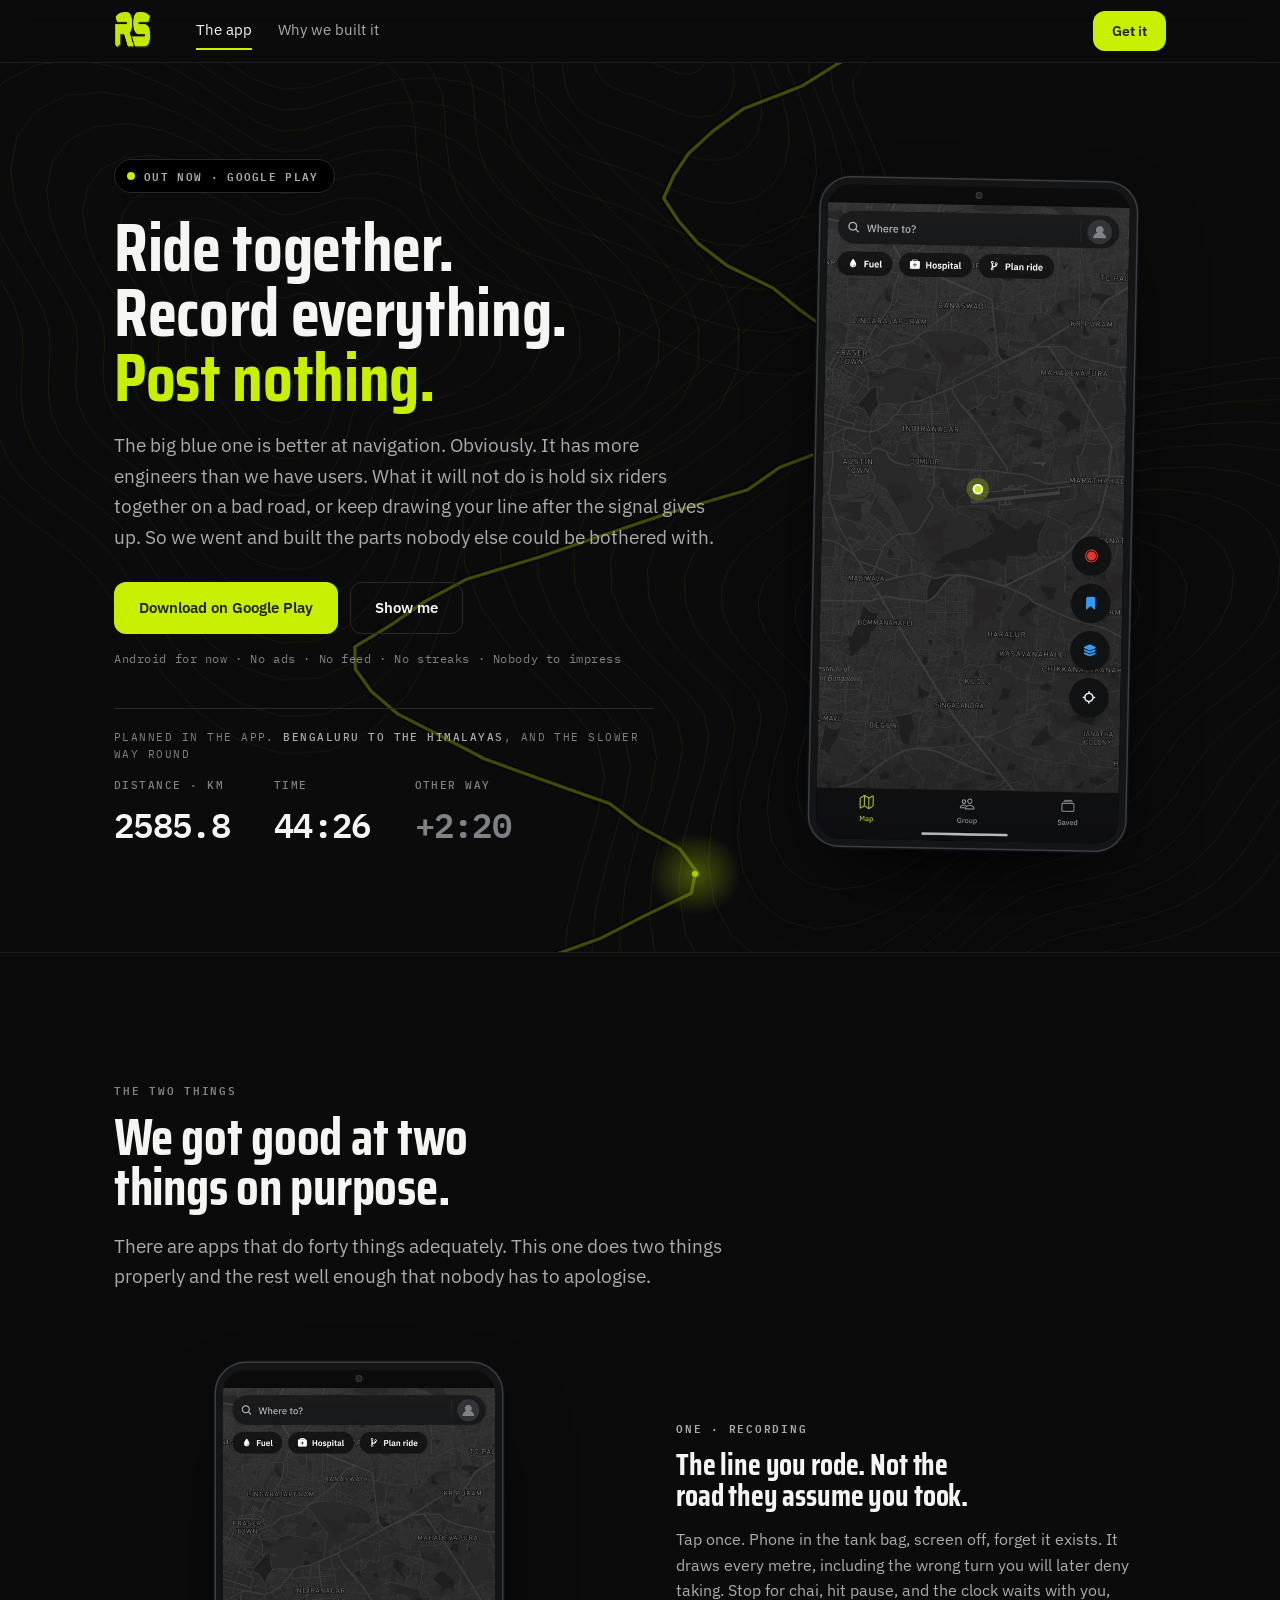
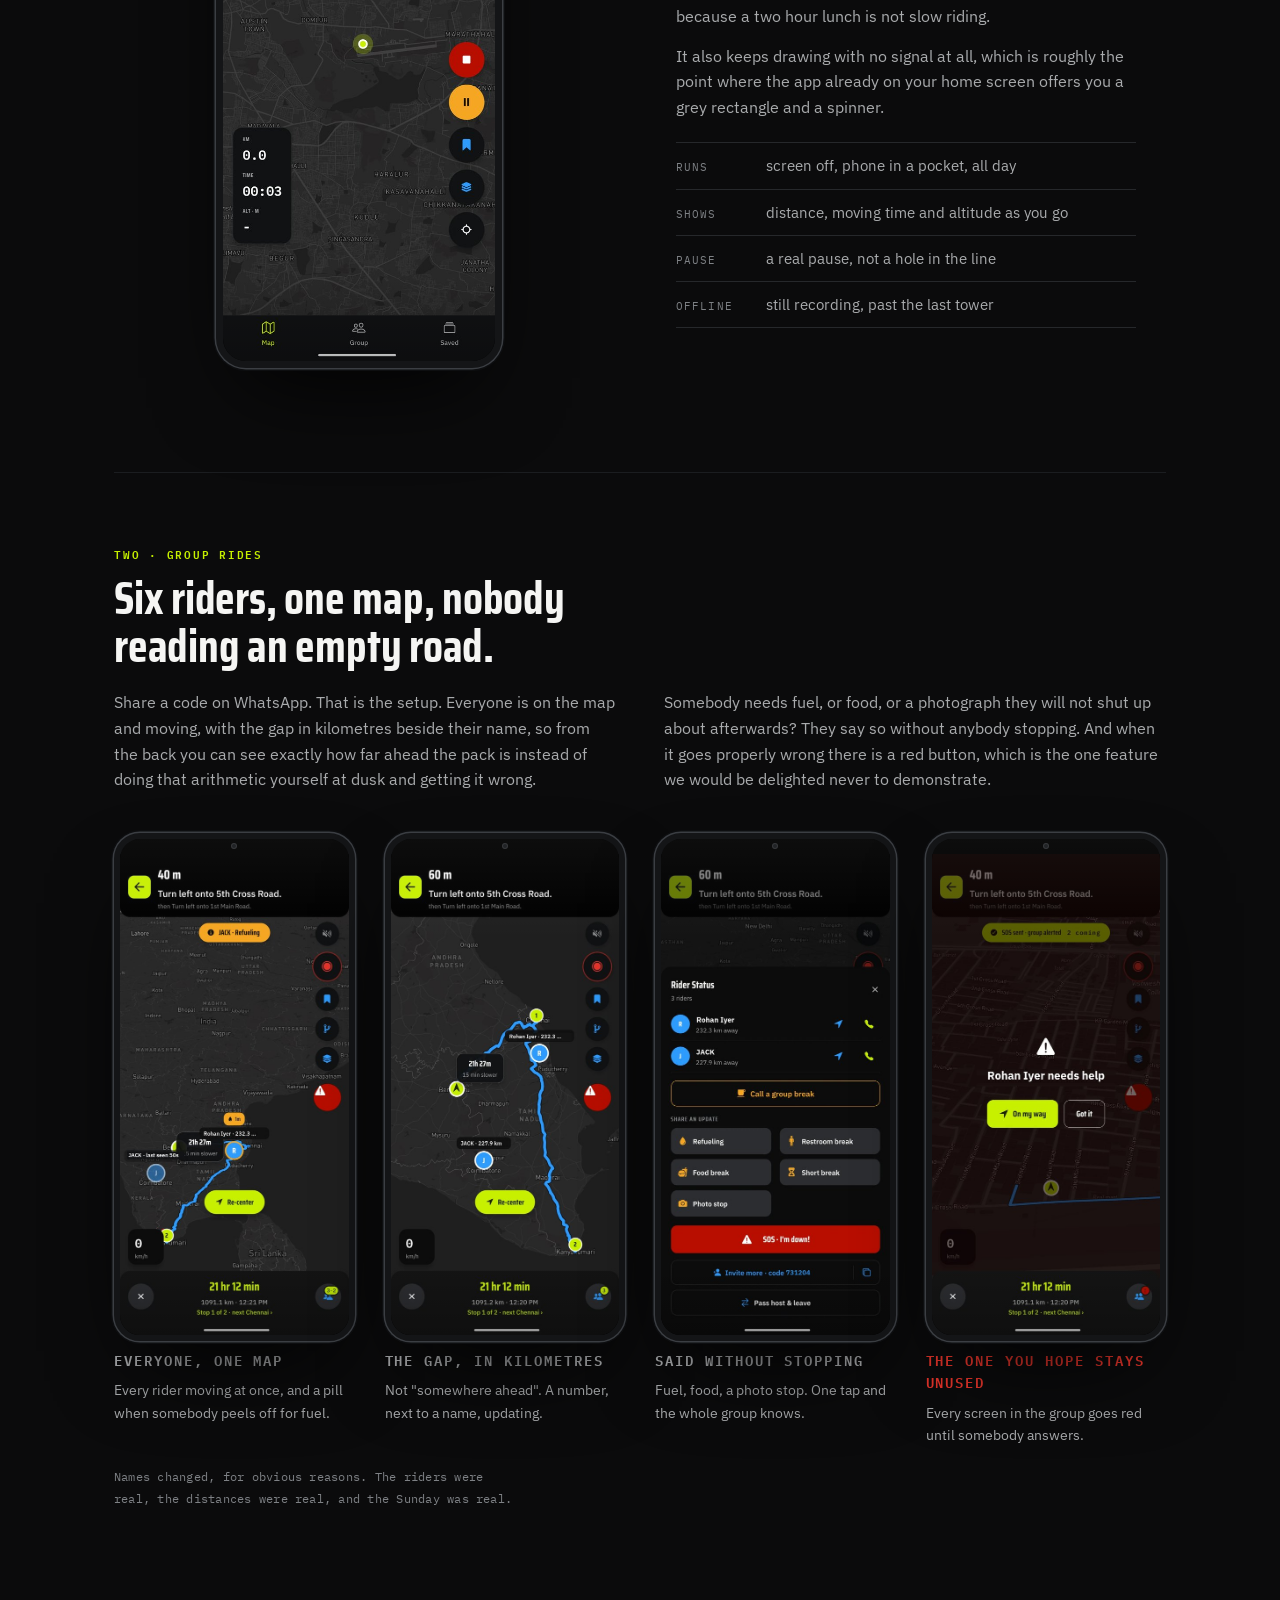
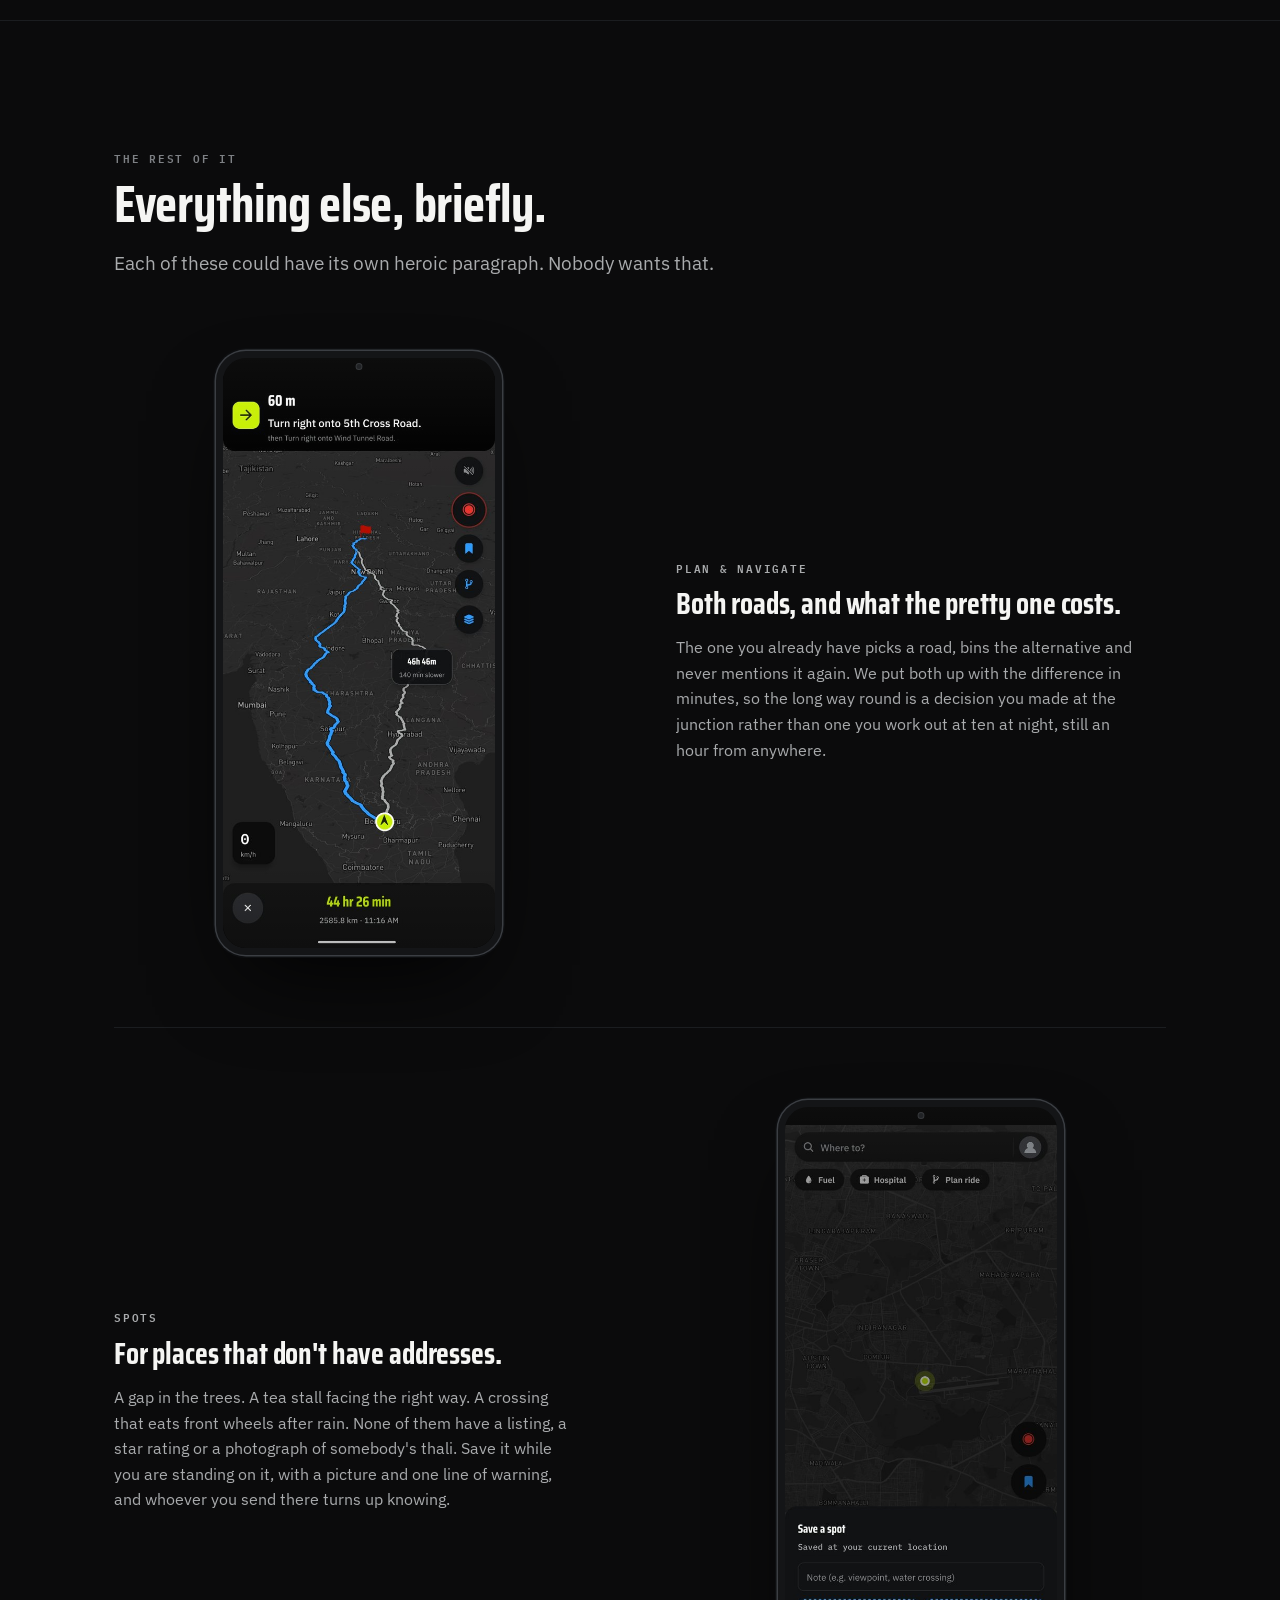
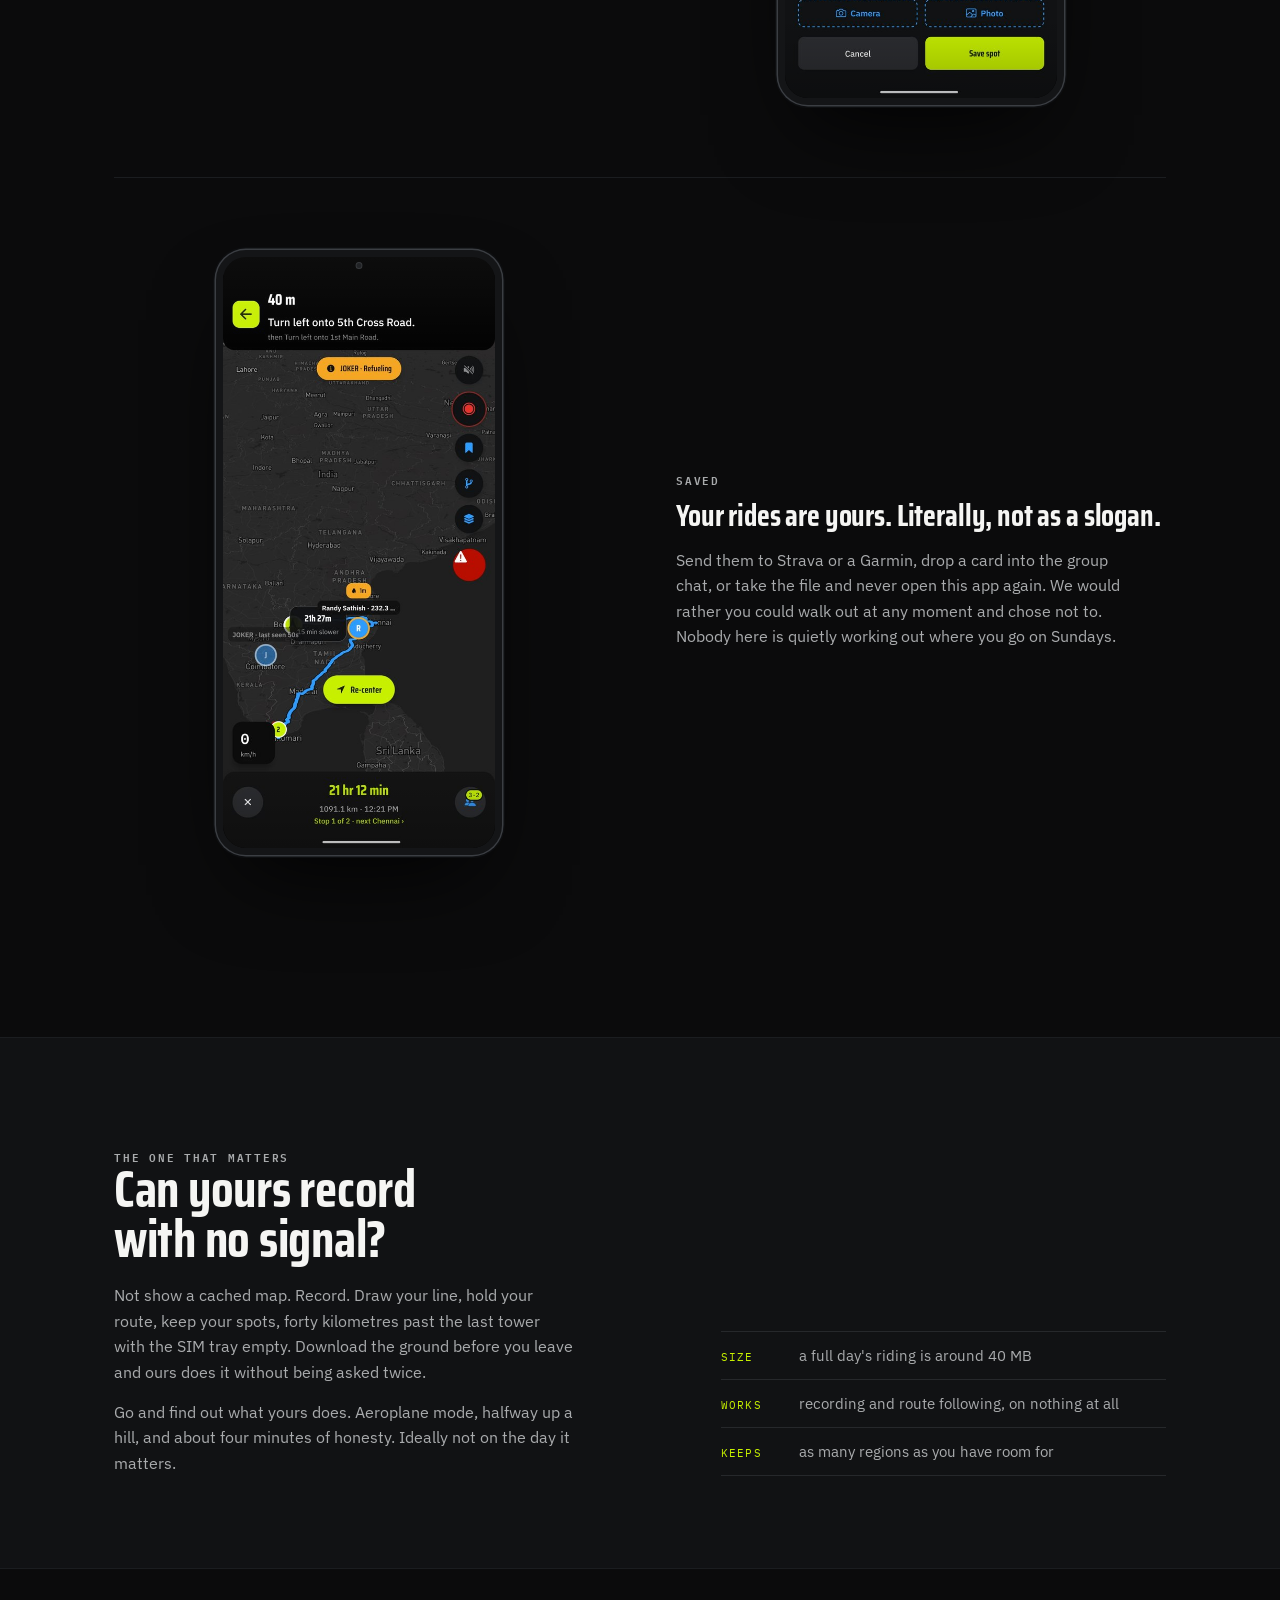
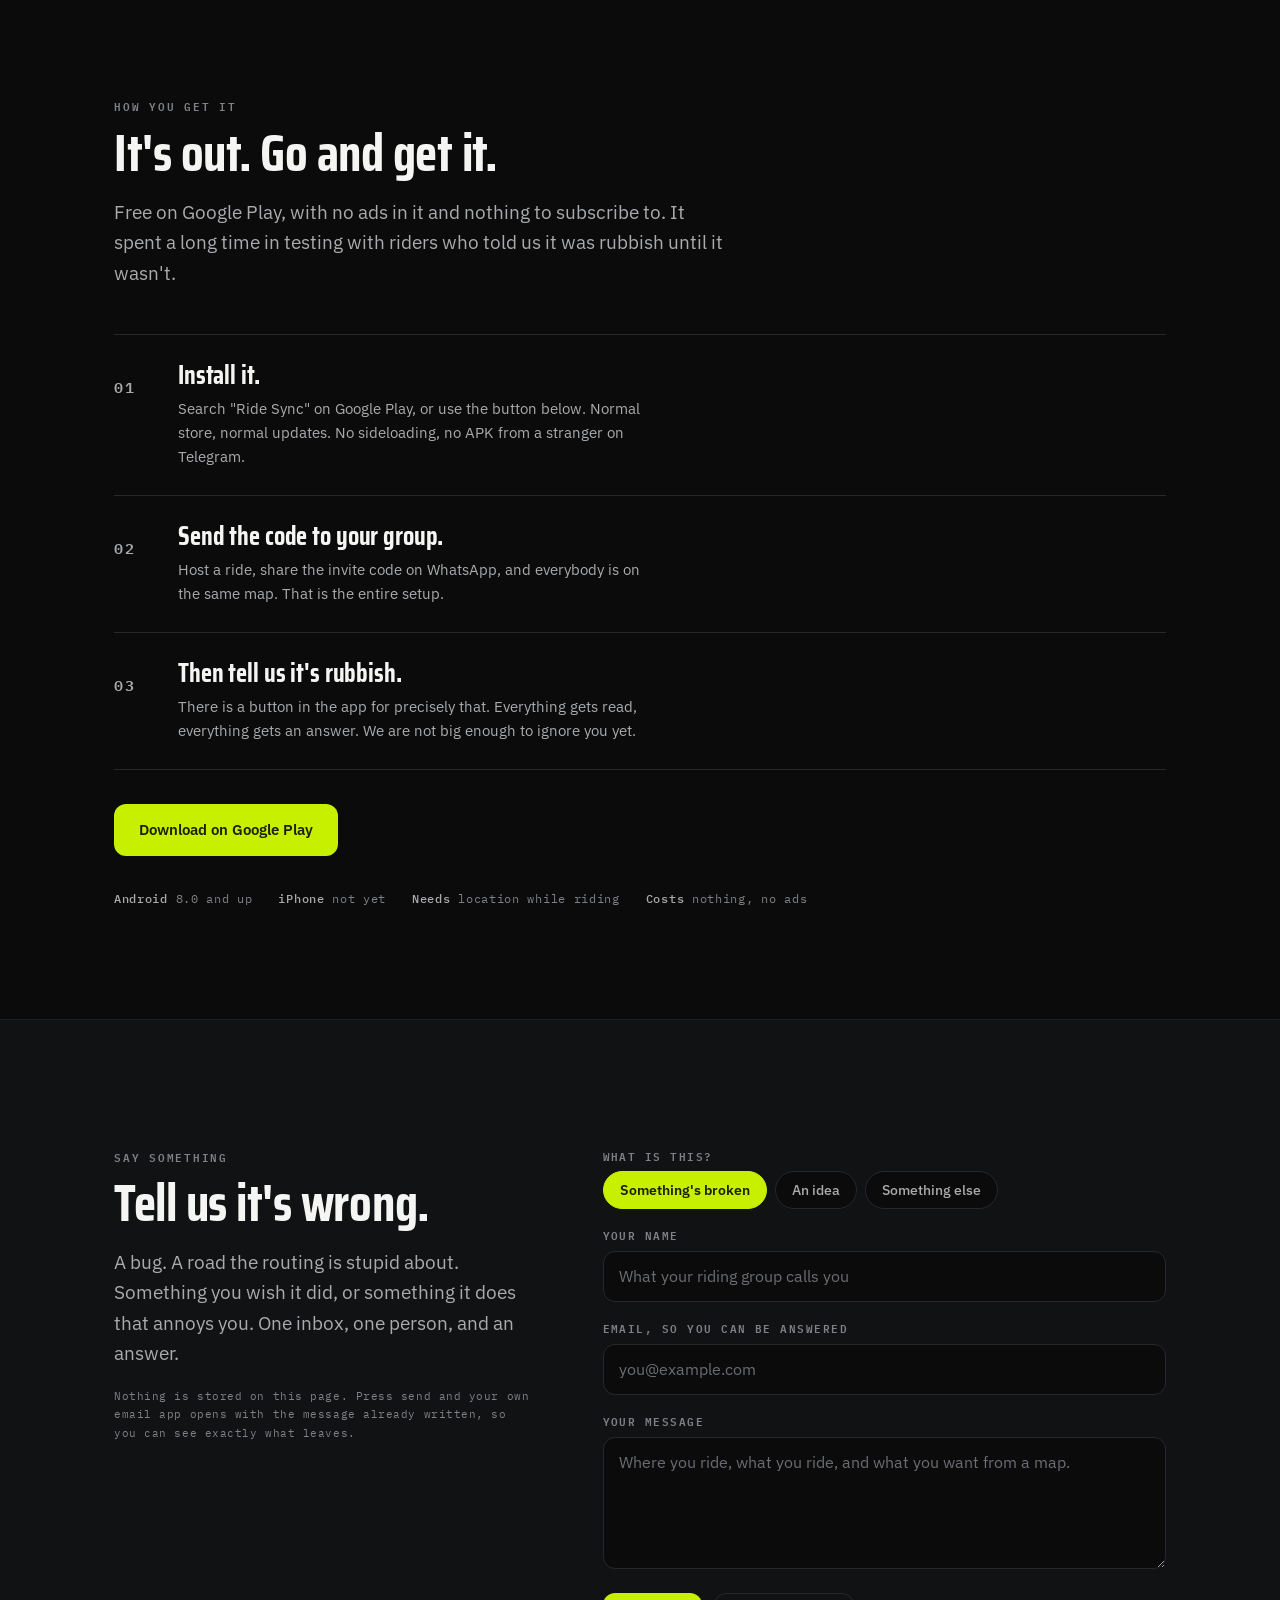
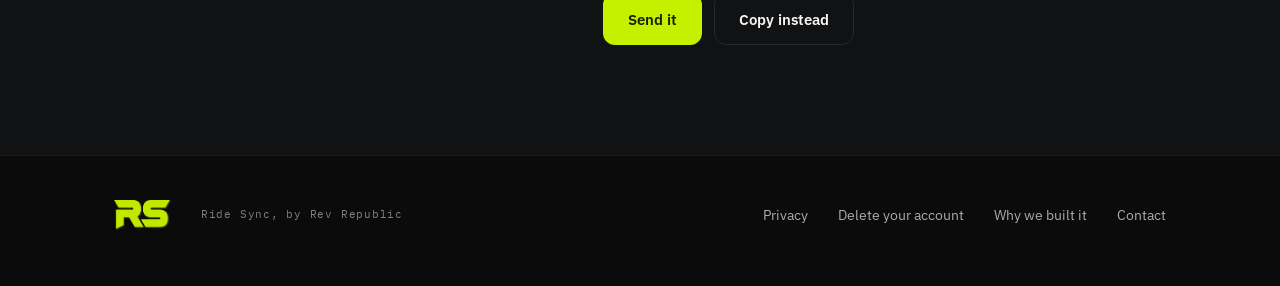
==== commit 6a9a57d2: "Fix the nav on phones and the link previews Two things the launch missed.  The nav was hidden below " ====
--- a/index.html
+++ b/index.html
@@ -8,7 +8,16 @@
 <meta property="og:title" content="Ride Sync">
 <meta property="og:description" content="Ride together. Record everything. Post nothing.">
 <meta property="og:type" content="website">
-<meta property="og:image" content="img/icon.png">
+<meta property="og:image" content="https://ridesync.co.in/img/share.jpg">
+<meta property="og:image:width" content="1200">
+<meta property="og:image:height" content="630">
+<meta property="og:url" content="https://ridesync.co.in/">
+<meta property="og:site_name" content="Ride Sync">
+<meta name="twitter:card" content="summary_large_image">
+<meta name="twitter:title" content="Ride Sync">
+<meta name="twitter:description" content="Group rides, live on one map, with the gap to every rider in kilometres. Records your trail with no signal. Free on Google Play.">
+<meta name="twitter:image" content="https://ridesync.co.in/img/share.jpg">
+<link rel="canonical" href="https://ridesync.co.in/">
 <link rel="icon" href="img/icon.png">
 <title>Ride Sync</title>
 <link rel="preconnect" href="https://fonts.googleapis.com">
--- a/site.css
+++ b/site.css
@@ -352,4 +352,19 @@
   font-family:var(--mono);font-size:11.5px;letter-spacing:.06em;color:var(--ink-3)}
 .standfirst b{color:var(--ink-2);font-weight:500}
 @media (max-width:900px){.nav{margin-left:18px;gap:18px}}
-@media (max-width:560px){.nav{display:none}}
+@media (max-width:560px){
+  /* Most visitors arrive on a phone, so the nav stays; it just gets smaller.
+     Hiding it left the second page reachable only from the footer. */
+  .nav{margin-left:12px;gap:14px}
+  .nav a{font-size:13px}
+  .topbar .btn{padding:0 14px}
+}
+@media (max-width:380px){
+  .topbar .mark{height:28px}
+  .nav{gap:11px}
+  .nav a{font-size:12.5px}
+}
+
+/* inline links inside running text */
+.prose a.lnk{color:var(--lime);border-bottom:1px solid rgba(198,240,0,.35)}
+.prose a.lnk:hover{border-bottom-color:var(--lime)}
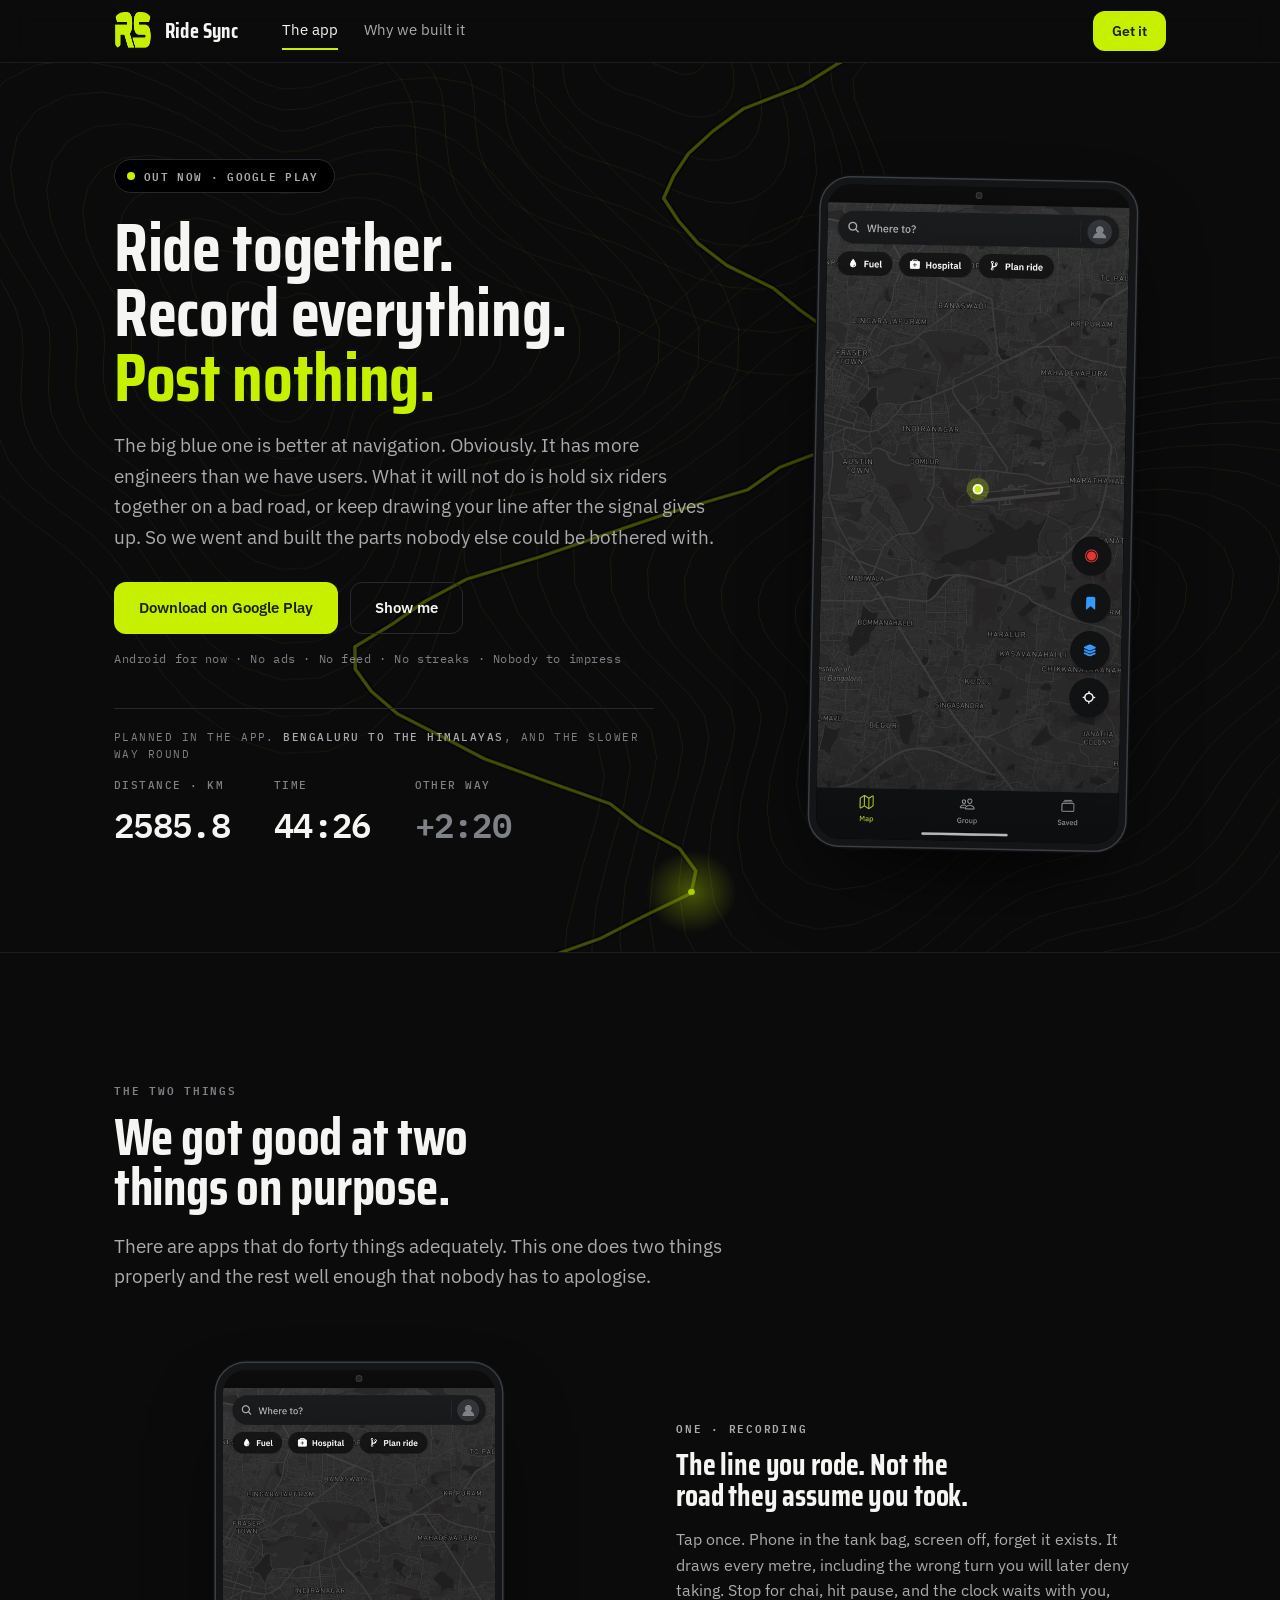
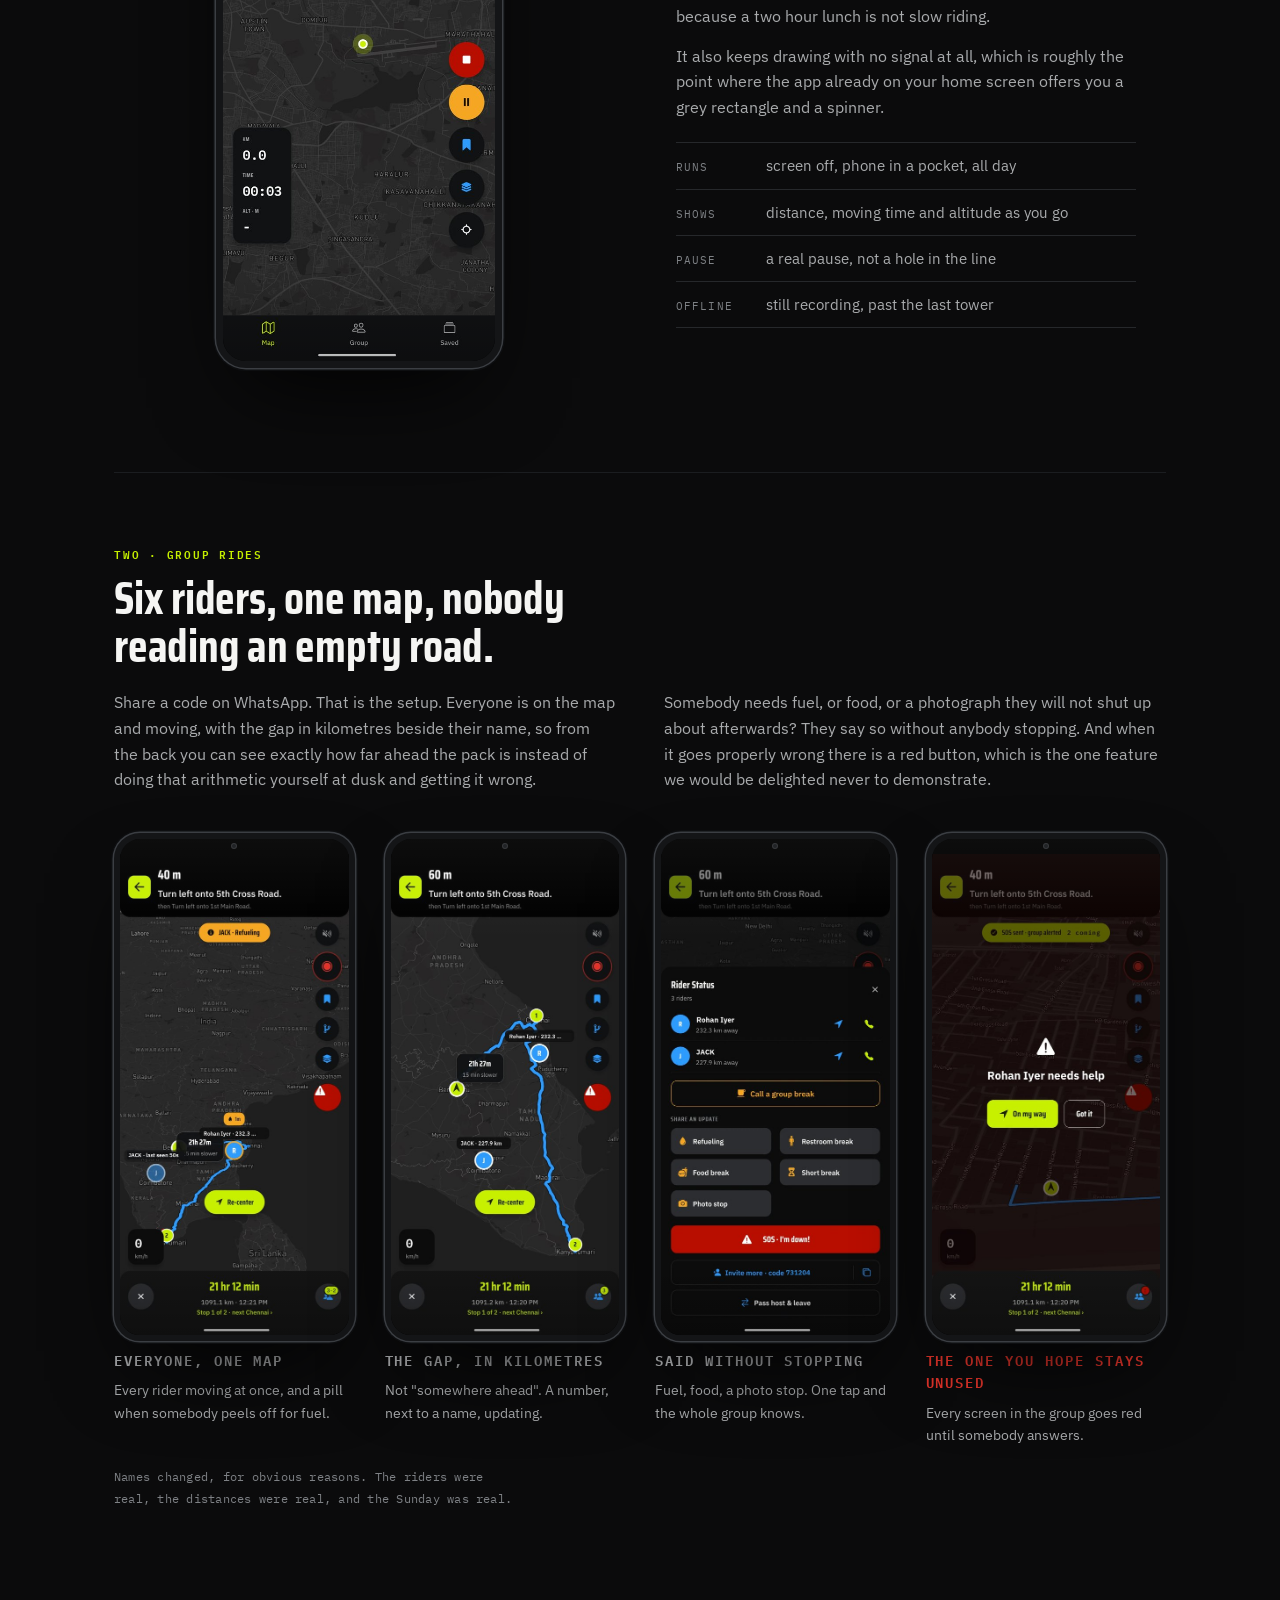
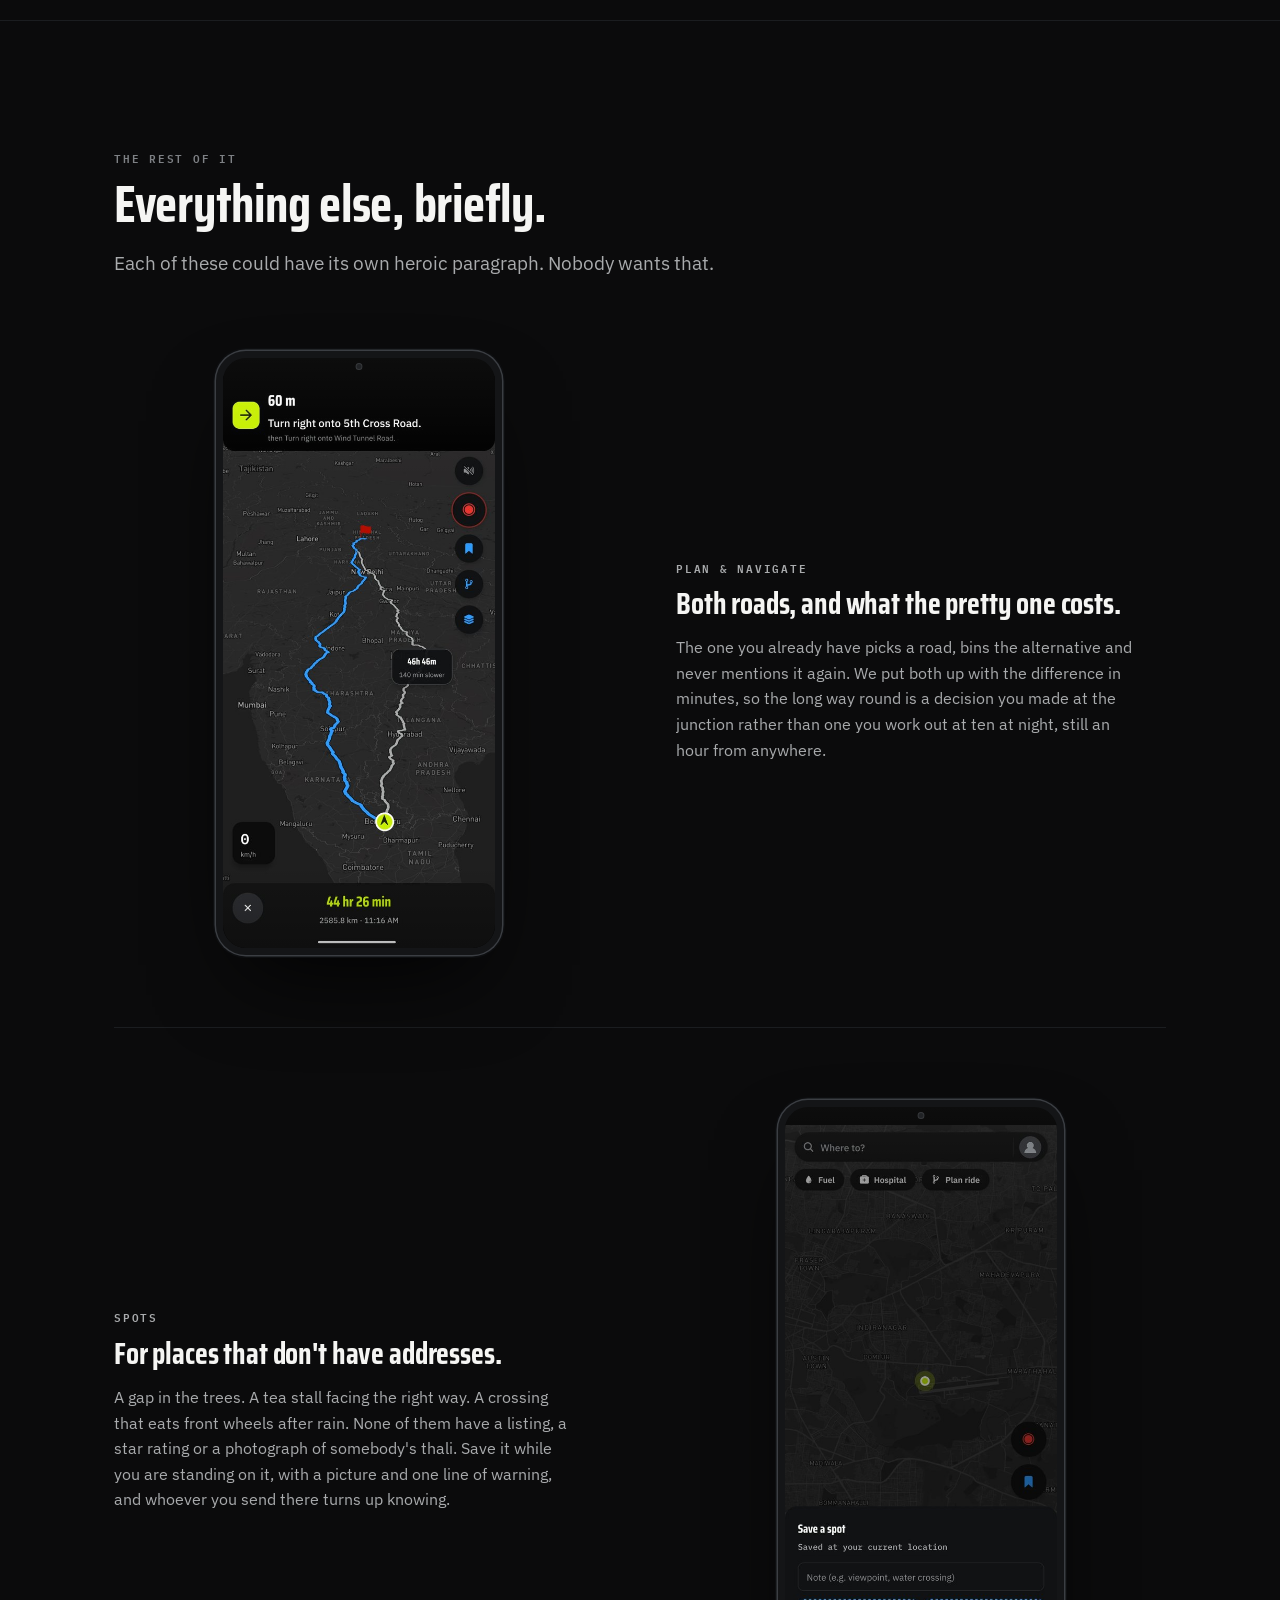
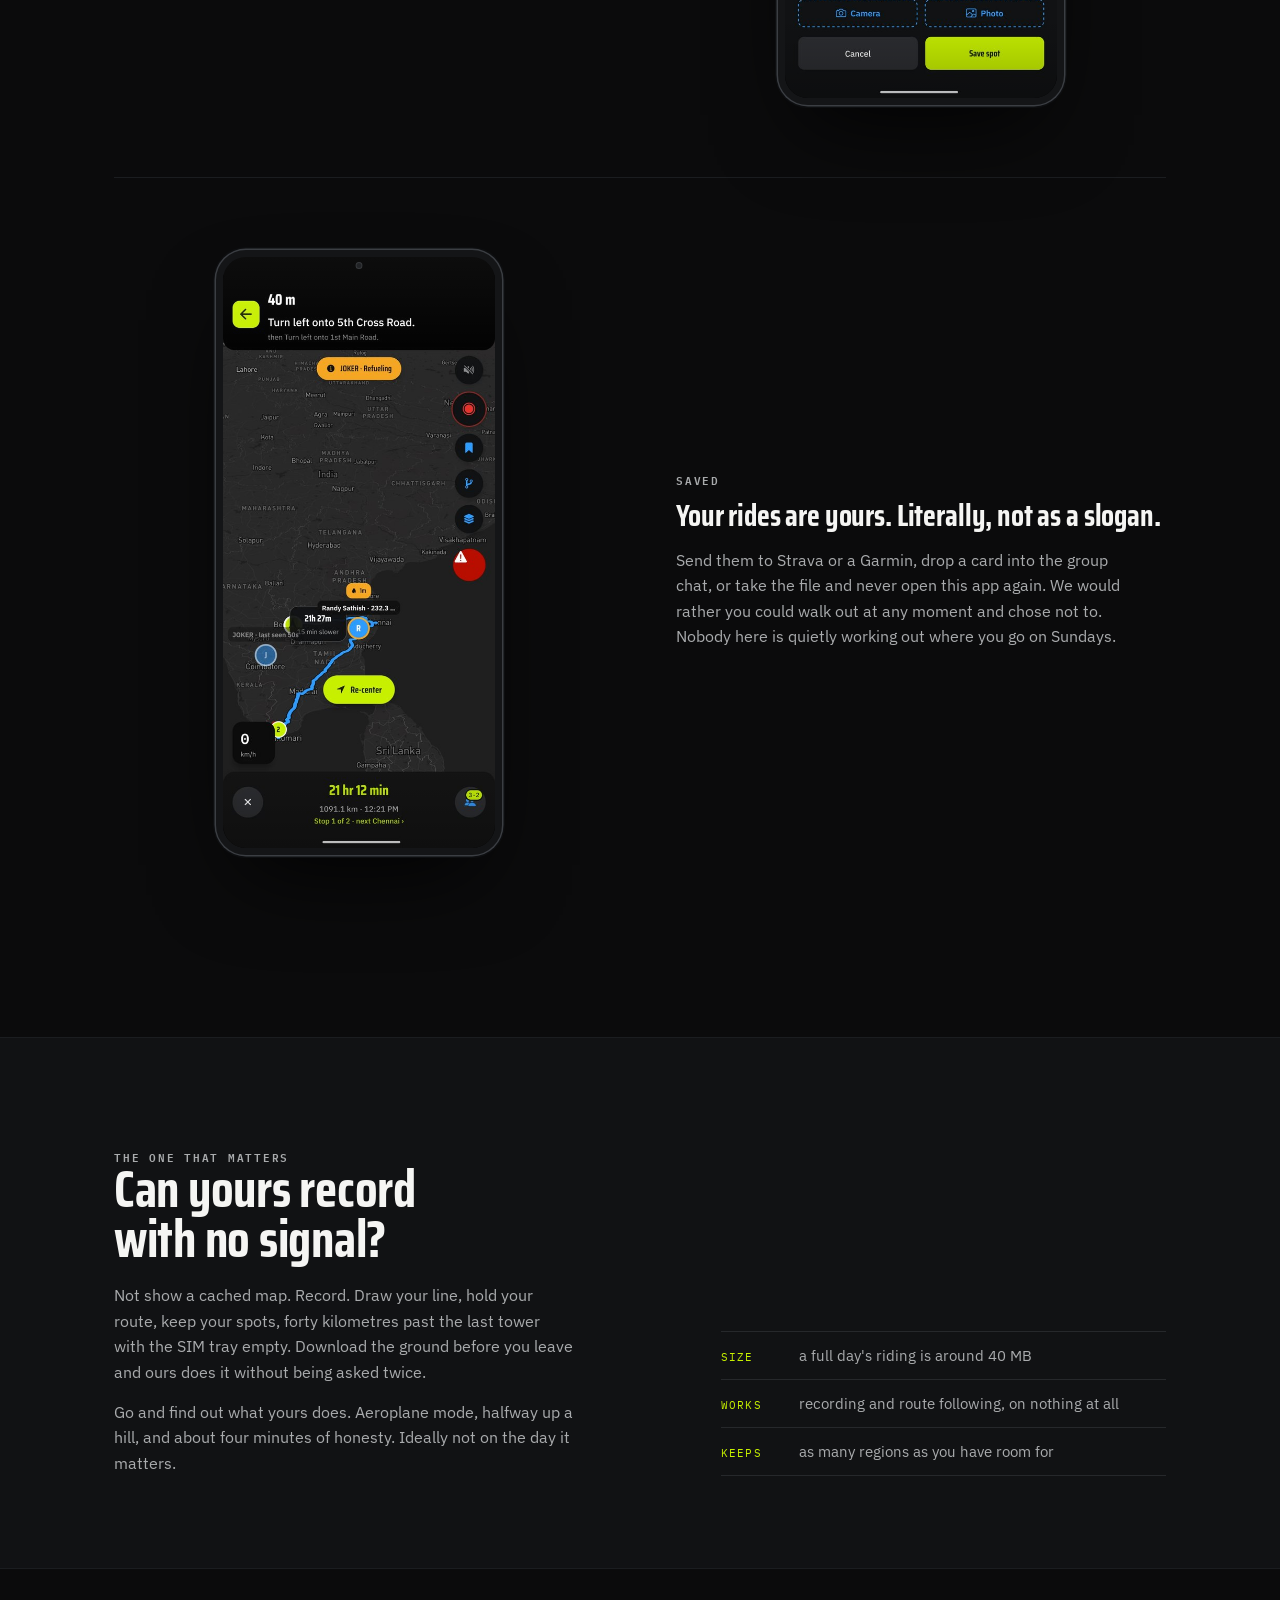
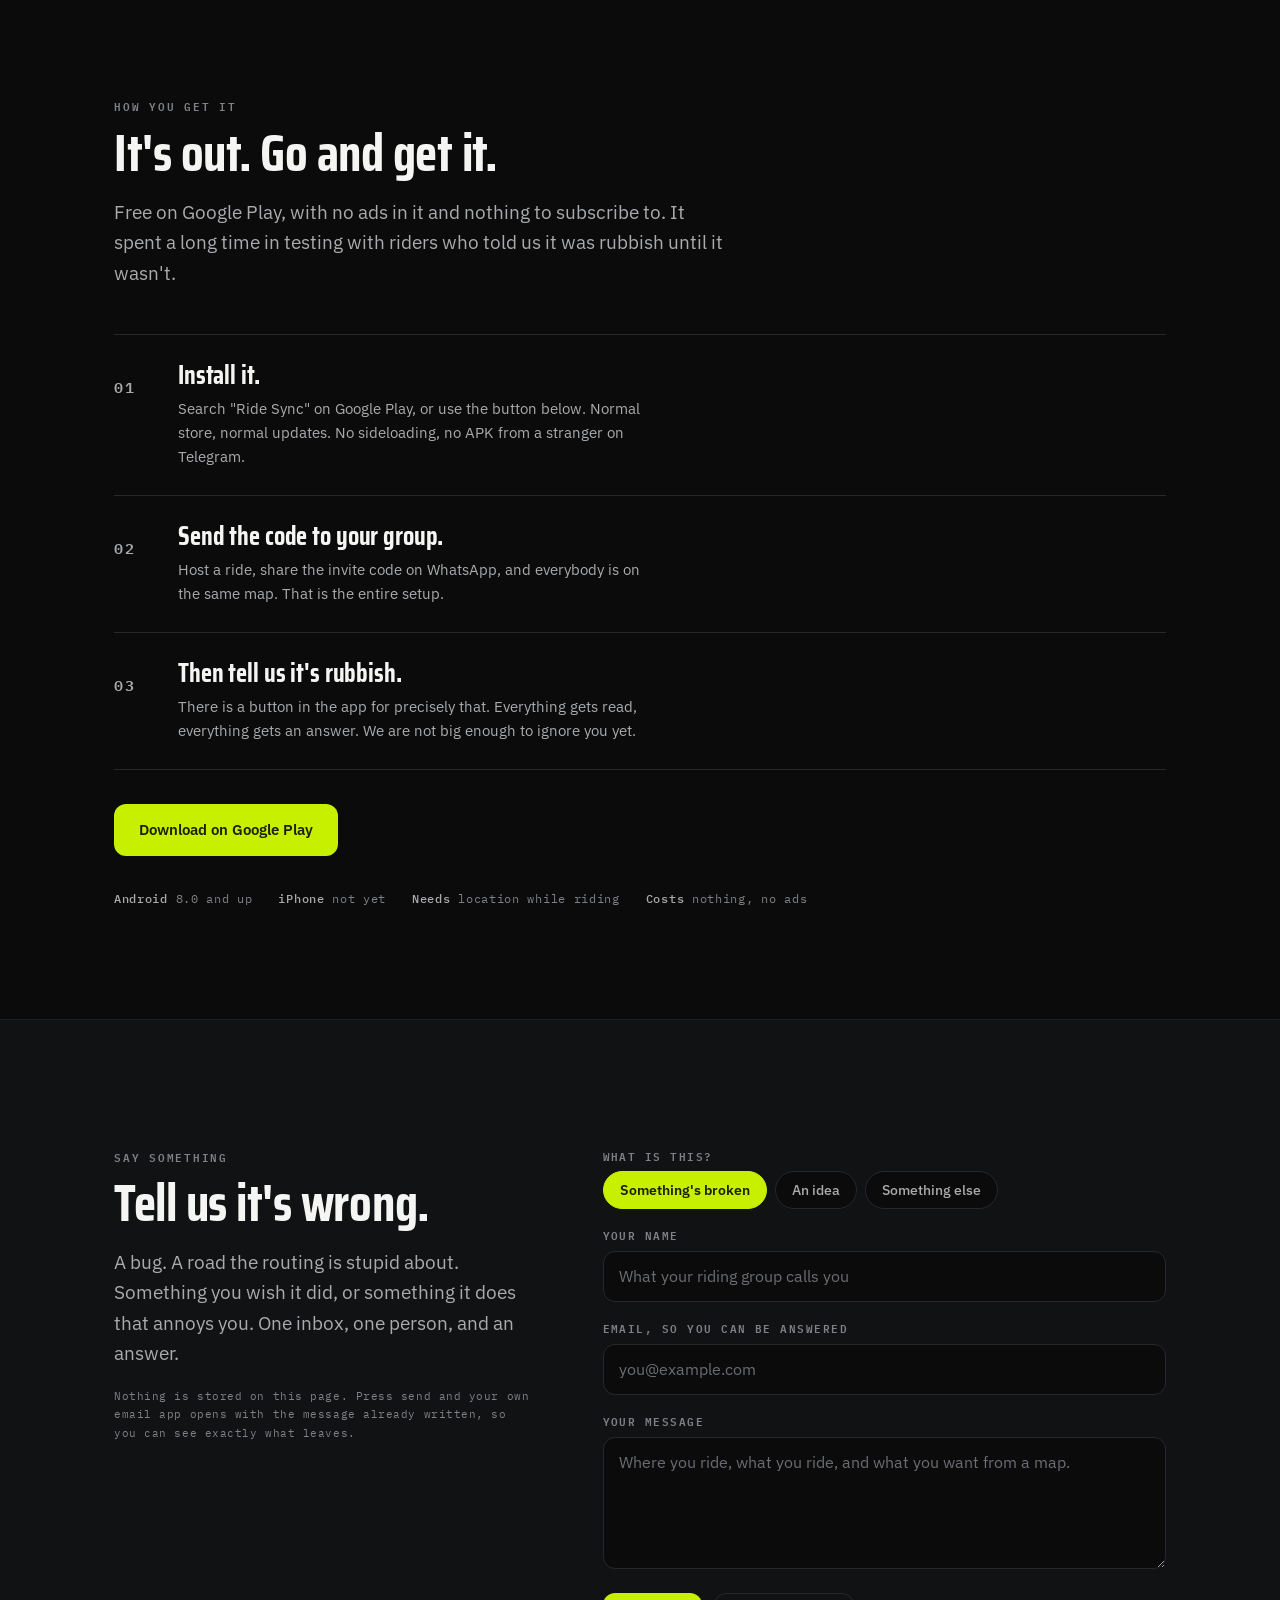
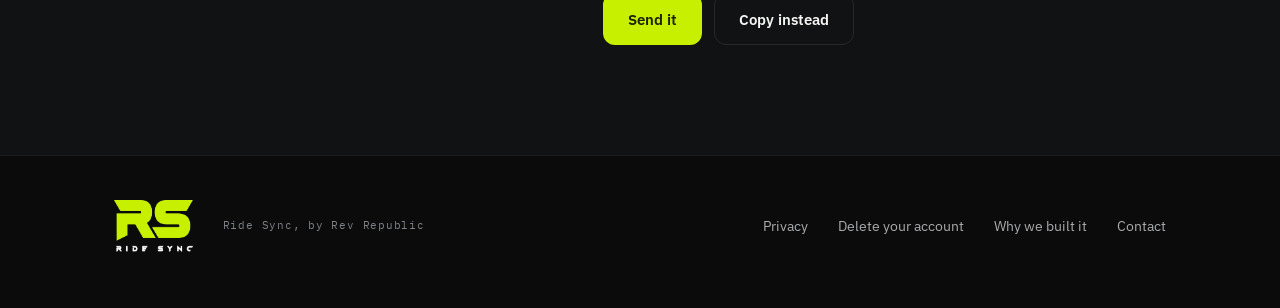
==== commit 1418aba9: "Use the supplied logo properly The earlier pass cropped the artwork to its lime pixels, which threw " ====
--- a/index.html
+++ b/index.html
@@ -31,7 +31,8 @@
 <header class="topbar">
   <div class="wrap topbar-in">
     <a class="brand" href="index.html" aria-label="Ride Sync, home">
-      <img class="mark" src="img/logo-rs.png" alt="Ride Sync">
+      <img class="mark" src="img/logo-rs.png" alt="">
+      <span class="name">Ride Sync</span>
     </a>
     <nav class="nav">
       <a href="index.html" aria-current="page">The app</a>
@@ -370,7 +371,7 @@
 
 <footer>
   <div class="wrap foot">
-    <img class="mark" src="img/logo-rs.png" alt="" aria-hidden="true">
+    <img class="footmark" src="img/logo-lockup.png" alt="" aria-hidden="true">
     <span class="foot-meta">Ride Sync, by Rev Republic</span>
     <span class="spacer"></span>
     <a href="https://wolfiekulfie.github.io/ride-sync-legal/privacy.html" target="_blank" rel="noopener">Privacy</a>
--- a/site.css
+++ b/site.css
@@ -85,8 +85,12 @@
 }
 .topbar-in{display:flex;align-items:center;gap:14px;height:62px}
 .mark{height:30px;width:auto;flex:none}
-.brand{display:flex;align-items:center}
-.topbar .mark{height:34px}
+.brand{display:flex;align-items:center;gap:13px}
+.topbar .mark{height:30px}
+/* The name is set beside the mark in the bar: the supplied lockup stacks it
+   under the RS, which at 30px tall would be unreadable. */
+.brand .name{font-family:var(--display);font-weight:700;font-size:21px;letter-spacing:.01em;color:var(--ink)}
+.footmark{height:52px;width:auto;flex:none}
 /* Two pages now, so the bar carries a nav rather than a version chip. */
 .nav{display:flex;gap:26px;margin-left:30px}
 .nav a{font-size:14.5px;color:var(--ink-2);padding-block:6px;border-bottom:2px solid transparent}
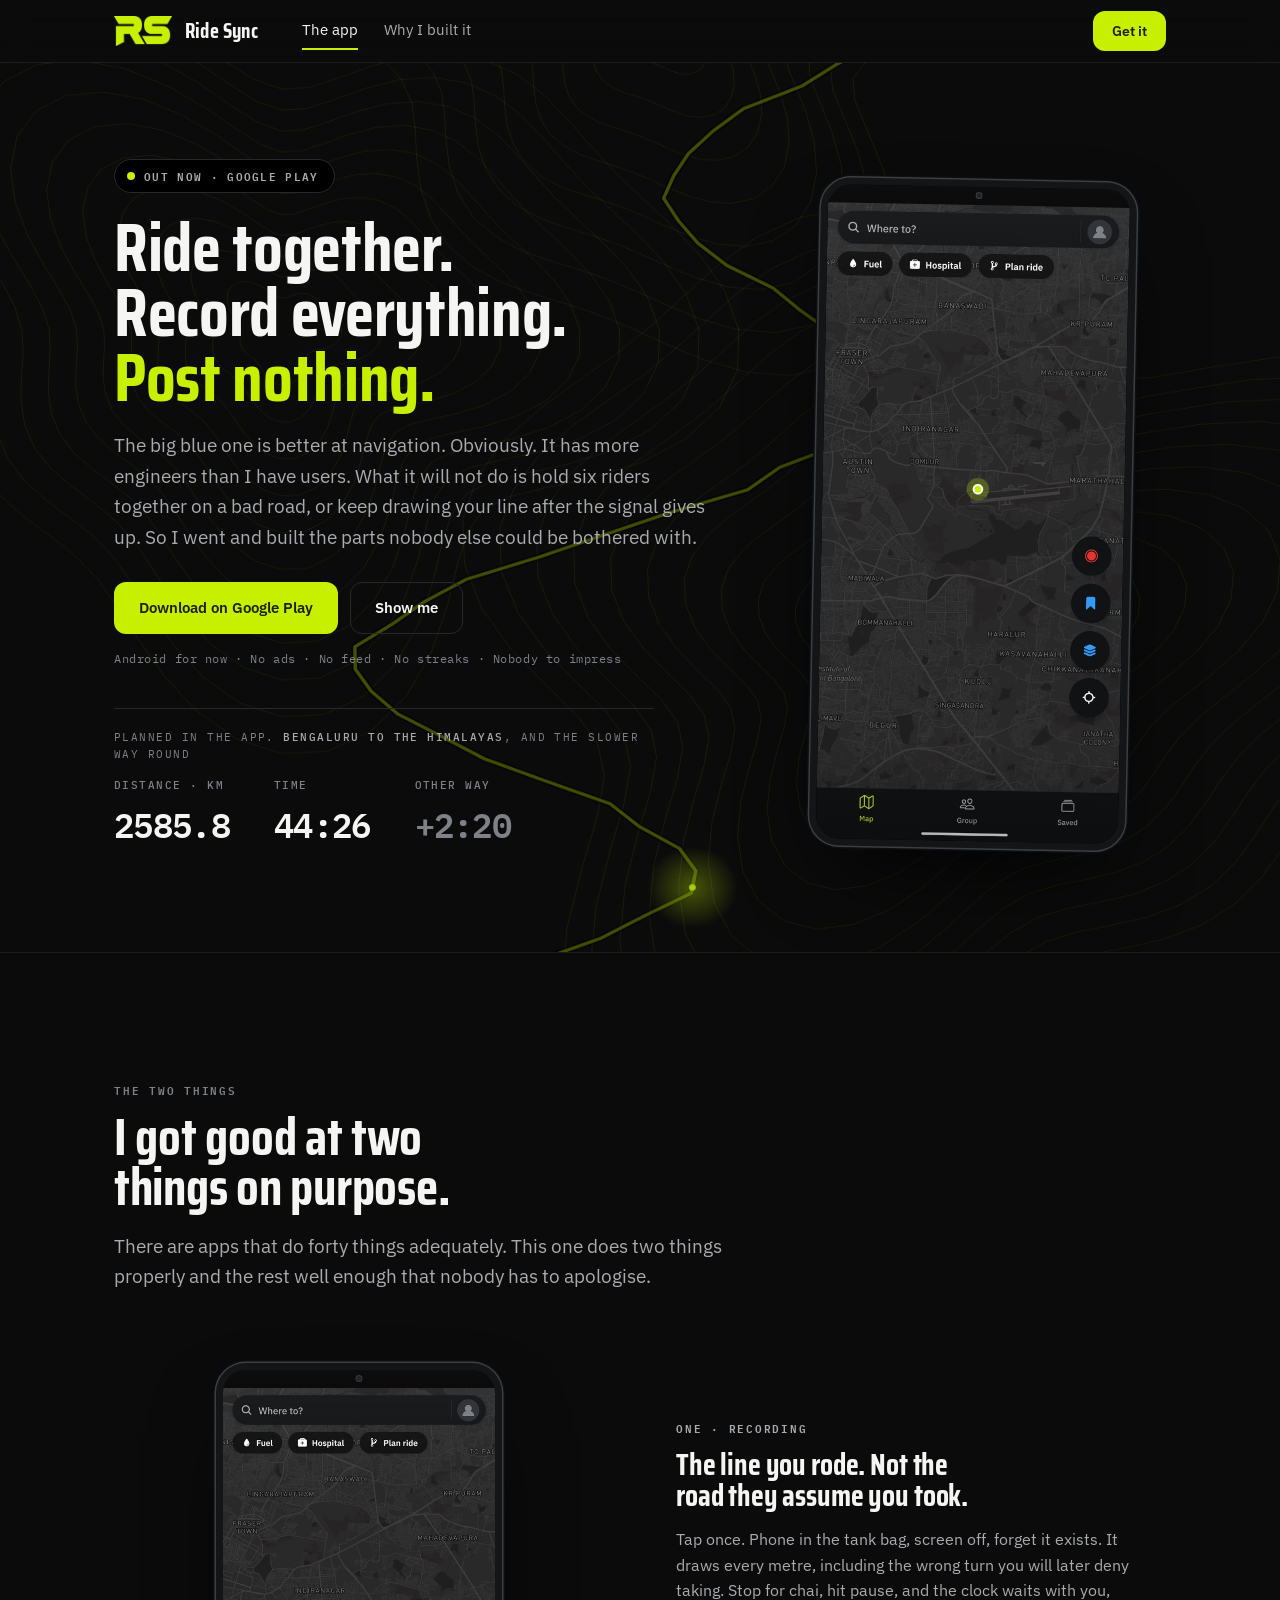
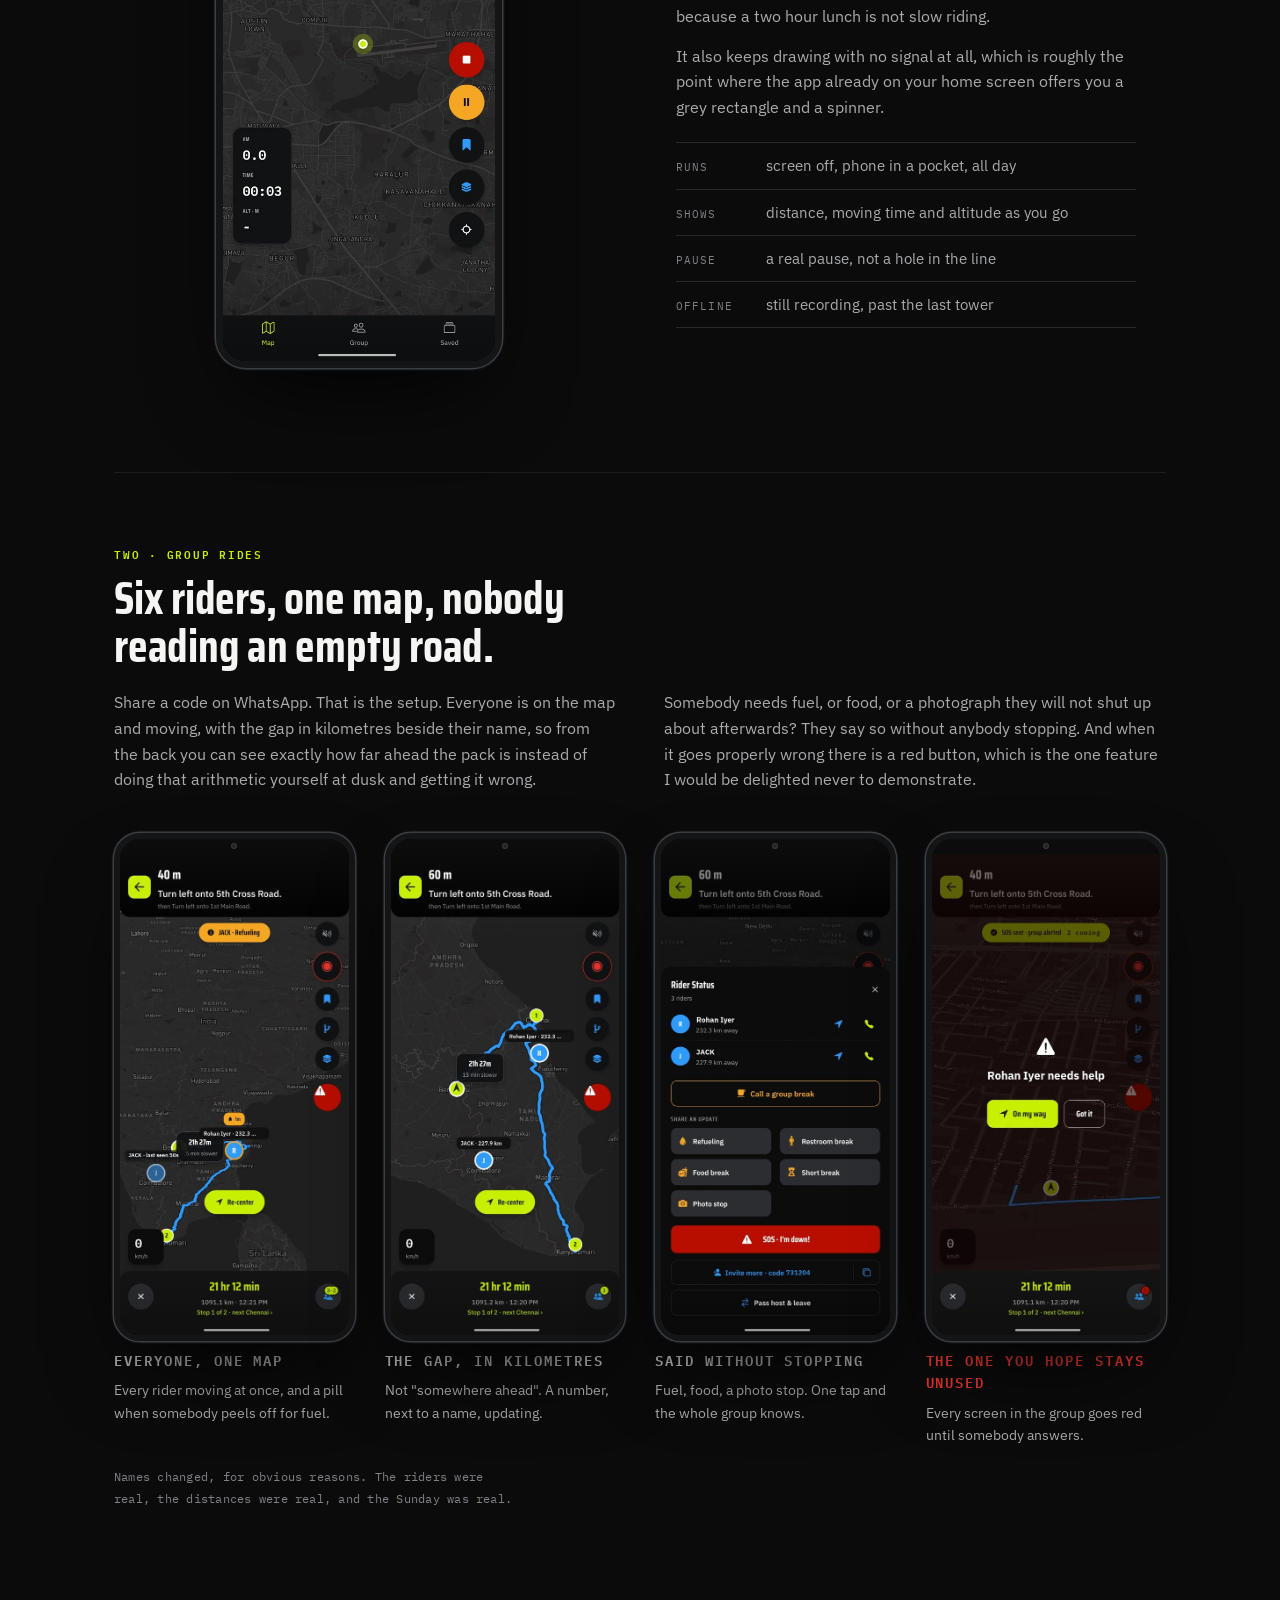
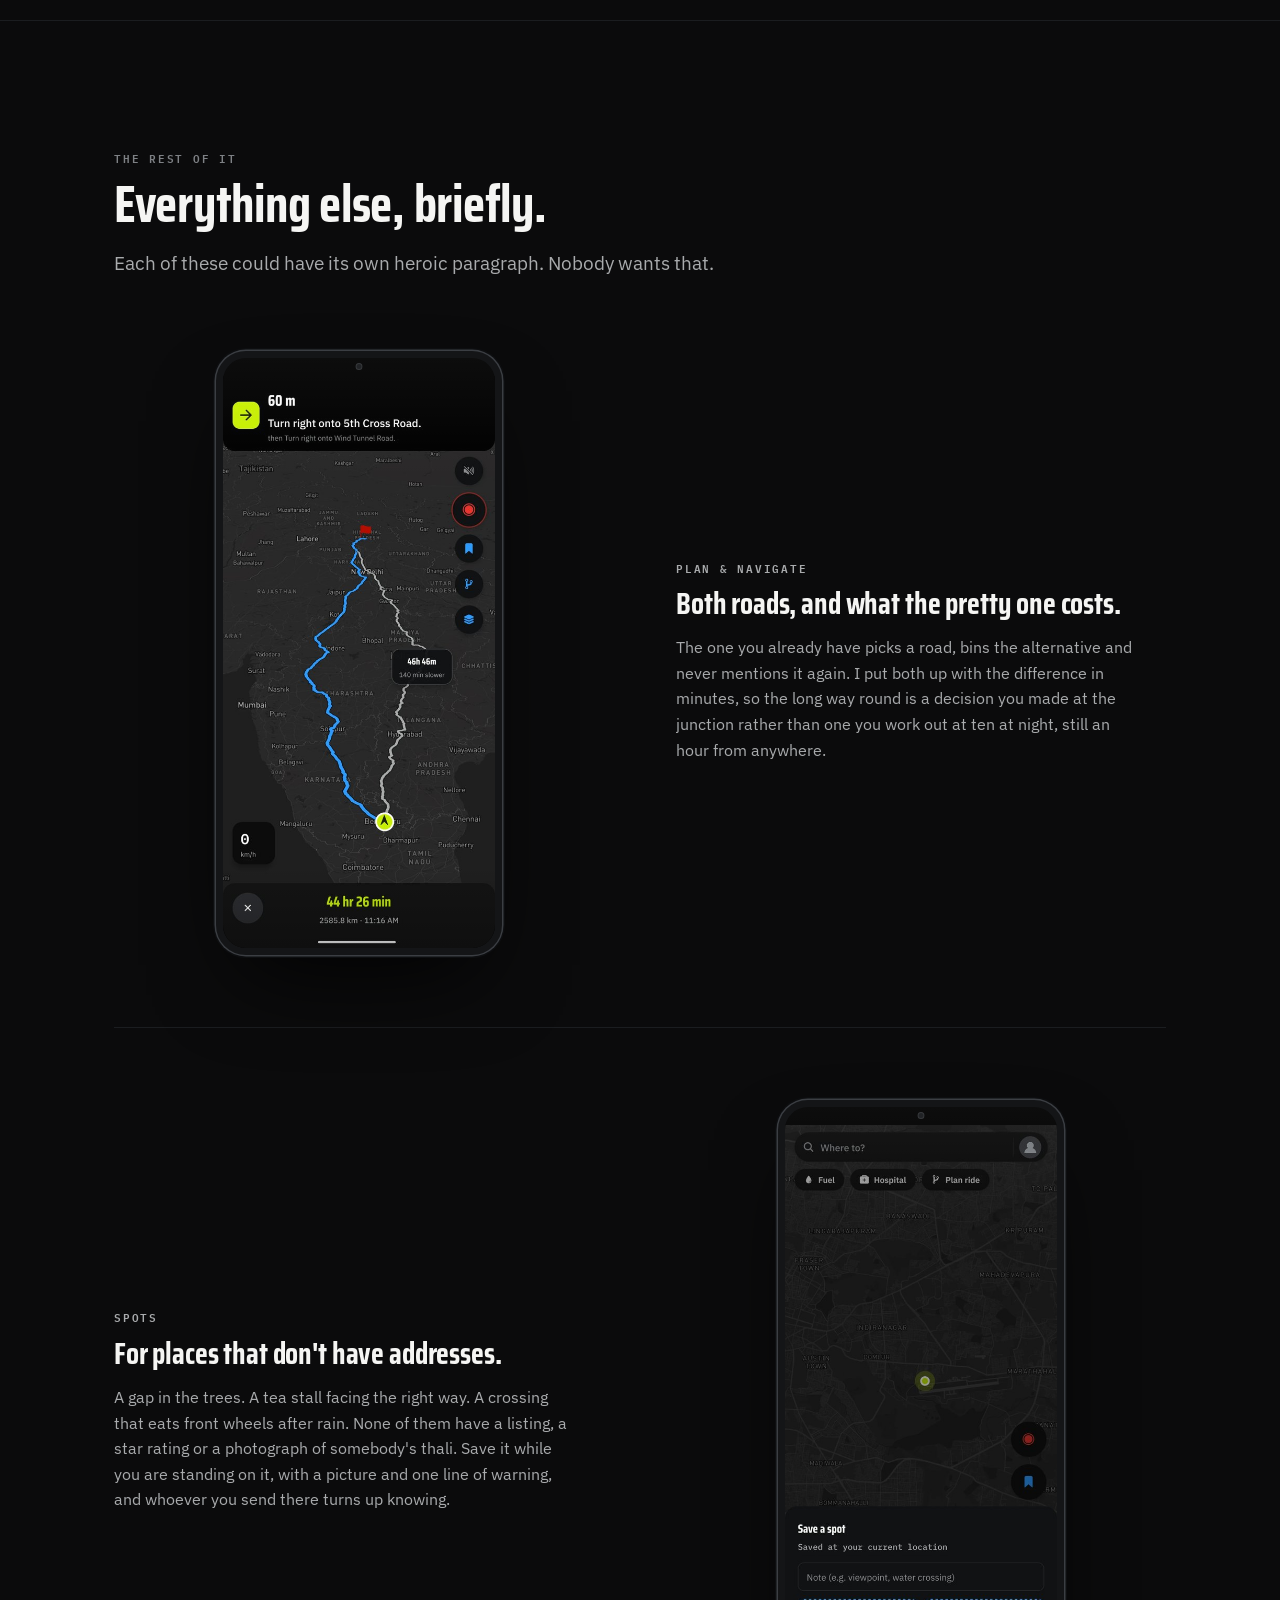
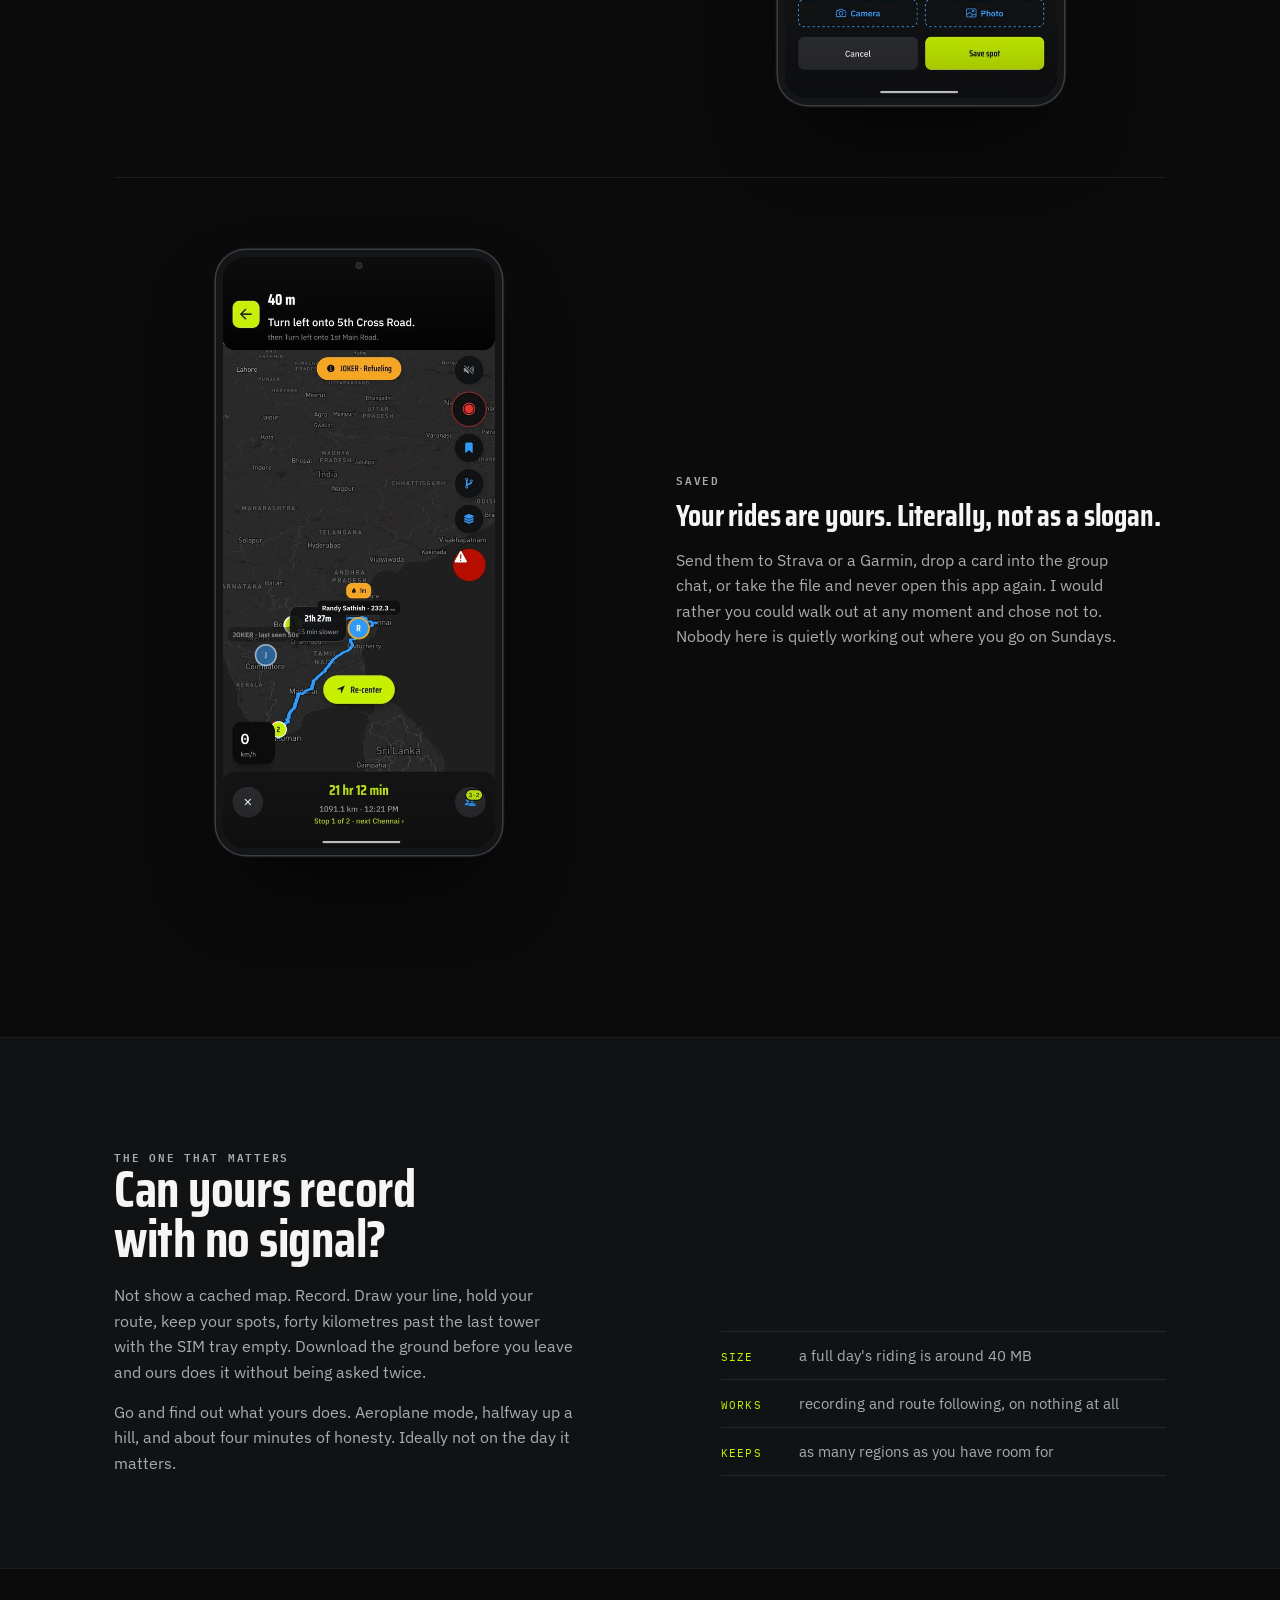
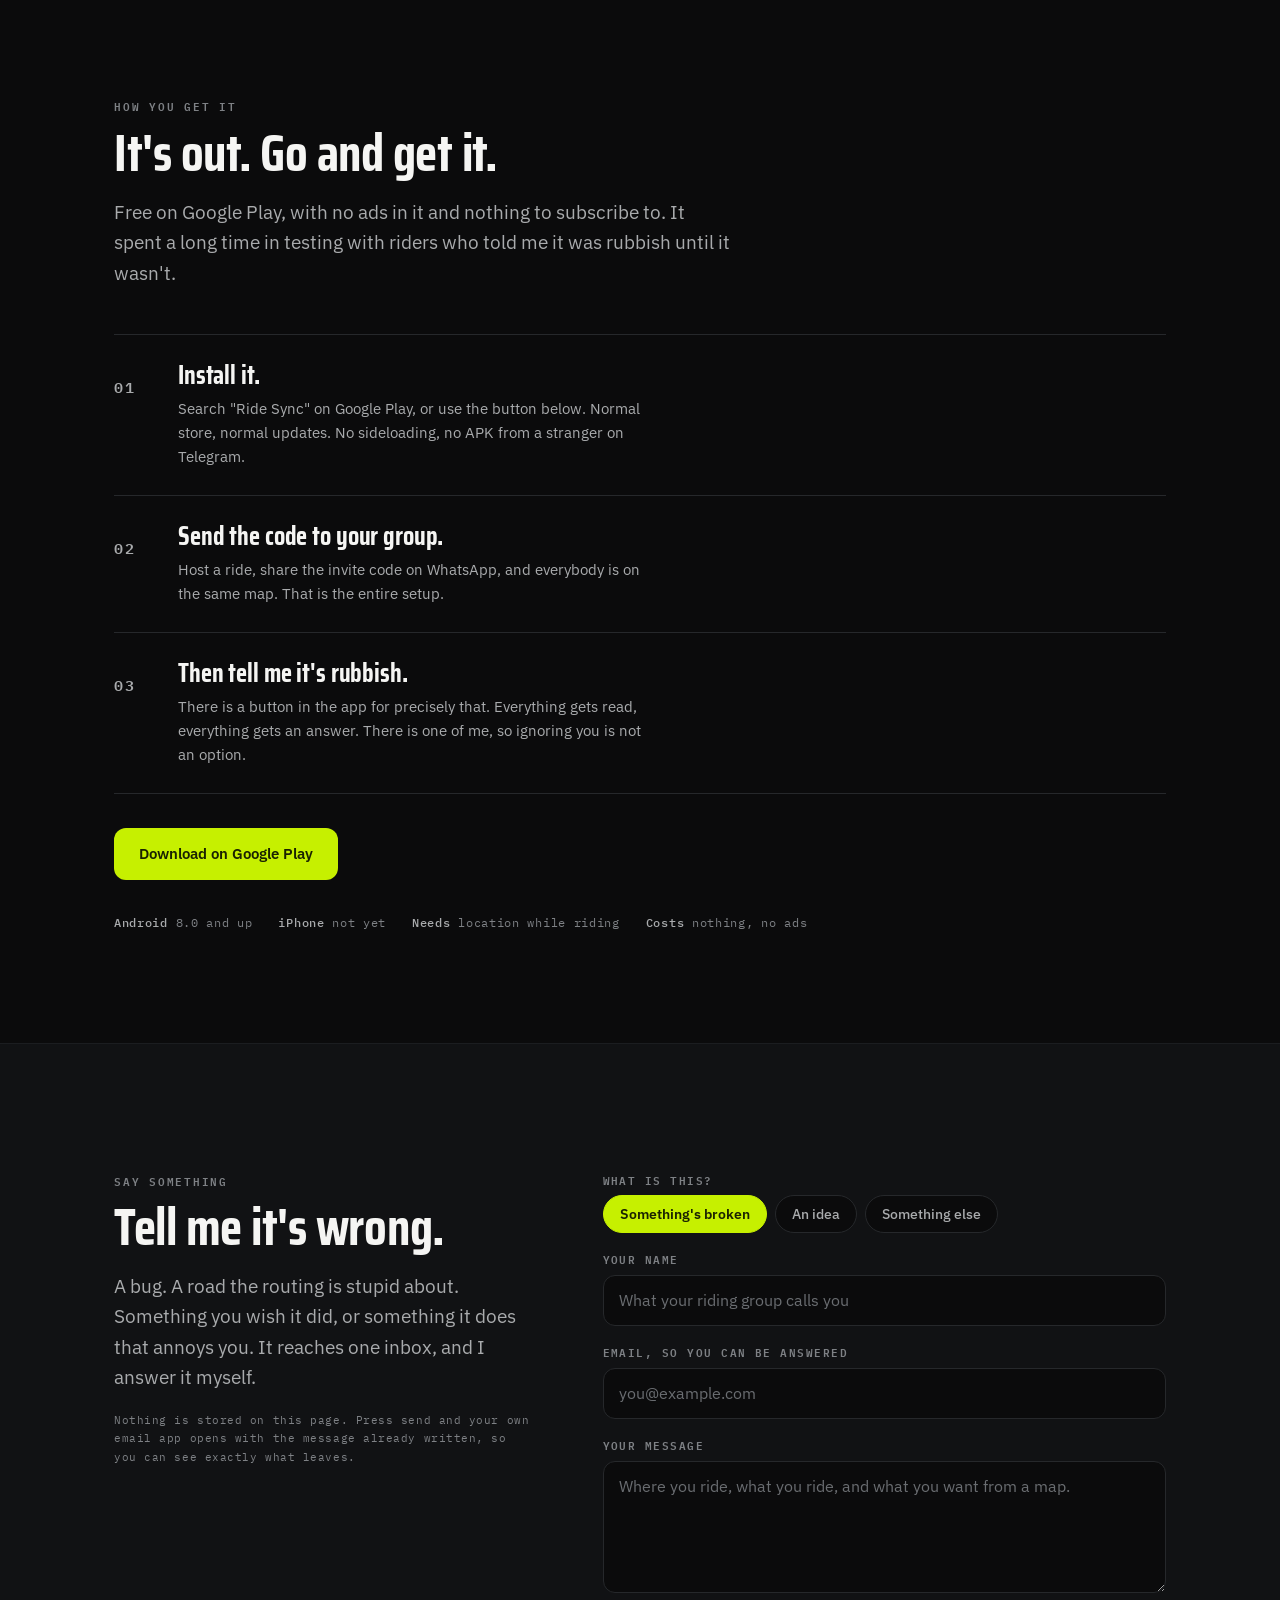
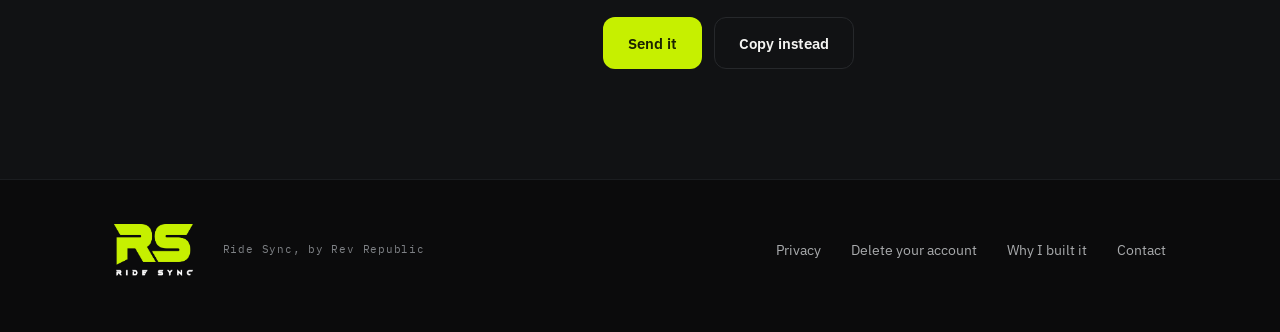
==== commit 568af57d: "Say "I", and stop the header wrapping on phones A reader asked why the site says "we" when one perso" ====
--- a/index.html
+++ b/index.html
@@ -36,7 +36,7 @@
     </a>
     <nav class="nav">
       <a href="index.html" aria-current="page">The app</a>
-      <a href="why.html">Why we built it</a>
+      <a href="why.html">Why I built it</a>
     </nav>
     <span class="spacer"></span>
     <a class="btn btn-lime" href="https://play.google.com/store/apps/details?id=com.ridesync.rider" target="_blank" rel="noopener">Get it</a>
@@ -53,8 +53,8 @@
 
       <p class="lede">
         The big blue one is better at navigation. Obviously. It has more engineers than
-        we have users. What it will not do is hold six riders together on a bad road, or
-        keep drawing your line after the signal gives up. So we went and built the parts
+        I have users. What it will not do is hold six riders together on a bad road, or
+        keep drawing your line after the signal gives up. So I went and built the parts
         nobody else could be bothered with.
       </p>
 
@@ -85,7 +85,7 @@
   <div class="wrap sec">
     <div class="sec-head">
       <p class="eyebrow">The two things</p>
-      <h2>We got good at two things on purpose.</h2>
+      <h2>I got good at two things on purpose.</h2>
       <p class="lede">
         There are apps that do forty things adequately. This one does two things
         properly and the rest well enough that nobody has to apologise.
@@ -133,7 +133,7 @@
         <p>
           Somebody needs fuel, or food, or a photograph they will not shut up about
           afterwards? They say so without anybody stopping. And when it goes properly
-          wrong there is a red button, which is the one feature we would be delighted
+          wrong there is a red button, which is the one feature I would be delighted
           never to demonstrate.
         </p>
       </div>
@@ -193,7 +193,7 @@
         <h3>Both roads, and what the pretty one costs.</h3>
         <p>
           The one you already have picks a road, bins the alternative and never mentions
-          it again. We put both up with the difference in minutes, so the long way round
+          it again. I put both up with the difference in minutes, so the long way round
           is a decision you made at the junction rather than one you work out at ten at
           night, still an hour from anywhere.
         </p>
@@ -229,7 +229,7 @@
         <h3>Your rides are yours. Literally, not as a slogan.</h3>
         <p>
           Send them to Strava or a Garmin, drop a card into the group chat, or take the
-          file and never open this app again. We would rather you could walk out at any
+          file and never open this app again. I would rather you could walk out at any
           moment and chose not to. Nobody here is quietly working out where you go on
           Sundays.
         </p>
@@ -274,7 +274,7 @@
       <h2>It's out. Go and get it.</h2>
       <p class="lede">
         Free on Google Play, with no ads in it and nothing to subscribe to. It spent a
-        long time in testing with riders who told us it was rubbish until it wasn't.
+        long time in testing with riders who told me it was rubbish until it wasn't.
       </p>
     </div>
 
@@ -298,9 +298,9 @@
       <div class="step">
         <p class="step-n">03</p>
         <div>
-          <h3>Then tell us it's rubbish.</h3>
+          <h3>Then tell me it's rubbish.</h3>
           <p>There is a button in the app for precisely that. Everything gets read,
-             everything gets an answer. We are not big enough to ignore you yet.</p>
+             everything gets an answer. There is one of me, so ignoring you is not an option.</p>
         </div>
       </div>
     </div>
@@ -323,10 +323,10 @@
     <div class="fb-grid">
       <div class="sec-head">
         <p class="eyebrow">Say something</p>
-        <h2>Tell us it's wrong.</h2>
+        <h2>Tell me it's wrong.</h2>
         <p class="lede">
           A bug. A road the routing is stupid about. Something you wish it did, or
-          something it does that annoys you. One inbox, one person, and an answer.
+          something it does that annoys you. It reaches one inbox, and I answer it myself.
         </p>
         <p class="fb-note">
           Nothing is stored on this page. Press send and your own email app opens with
@@ -376,7 +376,7 @@
     <span class="spacer"></span>
     <a href="https://wolfiekulfie.github.io/ride-sync-legal/privacy.html" target="_blank" rel="noopener">Privacy</a>
     <a href="https://wolfiekulfie.github.io/ride-sync-legal/delete-account.html" target="_blank" rel="noopener">Delete your account</a>
-    <a href="why.html">Why we built it</a>
+    <a href="why.html">Why I built it</a>
     <a href="#say">Contact</a>
   </div>
 </footer>
--- a/site.css
+++ b/site.css
@@ -96,8 +96,6 @@
 .nav a{font-size:14.5px;color:var(--ink-2);padding-block:6px;border-bottom:2px solid transparent}
 .nav a:hover{color:var(--ink)}
 .nav a[aria-current="page"]{color:var(--ink);border-bottom-color:var(--lime)}
-/* The mark carries the header on its own, so it is sized to hold that weight. */
-.topbar .mark{width:38px;height:38px;border-radius:10px}
 .ver{
   font-family:var(--mono);font-size:10.5px;font-weight:500;letter-spacing:.08em;
   color:var(--ink-3);border:1px solid var(--line);border-radius:999px;padding:3px 9px;
@@ -372,3 +370,63 @@
 /* inline links inside running text */
 .prose a.lnk{color:var(--lime);border-bottom:1px solid rgba(198,240,0,.35)}
 .prose a.lnk:hover{border-bottom-color:var(--lime)}
+
+
+/* --- small-screen hardening -------------------------------------------
+   Found by sweeping both pages from 240px up. The buttons were the only
+   thing that could not shrink: a long label plus fixed side padding pushed
+   past the viewport on a folded phone and on a browser at 200% text size. */
+@media (max-width: 420px){
+  .btn{
+    max-width:100%;
+    padding-inline:18px;
+    font-size:14.5px;
+    white-space:normal;
+    line-height:1.25;
+    height:auto;
+    min-height:52px;
+    padding-block:12px;
+  }
+  .cta-row{width:100%}
+  .cta-row .btn{width:100%}
+}
+/* Nothing on either page should be able to push the viewport sideways. */
+body{overflow-wrap:break-word}
+.prose a.lnk, .foot a, .lede{overflow-wrap:anywhere}
+
+
+/* At roughly 240px of CSS width, which is what a 480px phone gives you at
+   200% browser zoom, two things could not shrink any further: the three-up
+   stats row, and the header's logo-nav-button line. Both are allowed to wrap
+   rather than be clipped by the body's overflow-x. */
+@media (max-width: 330px){
+  .topbar-in{flex-wrap:wrap;height:auto;padding-block:10px;row-gap:8px}
+  .topbar .spacer{display:none}
+  .nav{margin-left:0;order:3;width:100%;gap:18px}
+  .topbar .btn{margin-left:auto}
+  .stats{flex-wrap:wrap;gap:14px 20px}
+  .stat{min-width:0}
+  .req,.standfirst{gap:8px 16px}
+}
+
+
+/* --- header fit on a phone --------------------------------------------
+   The bar was trying to carry logo + name + two nav labels + a button on a
+   360px screen and wrapping into three lines. The mark identifies the brand
+   on its own, so the name steps aside and the labels stop breaking.
+   The topbar button also has to opt out of the wrapping rule above, which
+   was splitting "Get it" across two lines. */
+.nav a{white-space:nowrap}
+.topbar .btn{white-space:nowrap;height:40px;min-height:0;padding-block:0;font-size:14px}
+@media (max-width: 600px){
+  .brand .name{display:none}
+  .topbar-in{gap:10px}
+  .nav{margin-left:4px}
+}
+@media (max-width: 330px){
+  .topbar-in{flex-wrap:nowrap}
+  .nav{order:0;width:auto;margin-left:2px;gap:12px}
+  .topbar .spacer{display:block}
+  .nav a{font-size:12px}
+  .topbar .btn{padding-inline:12px;font-size:13px}
+}
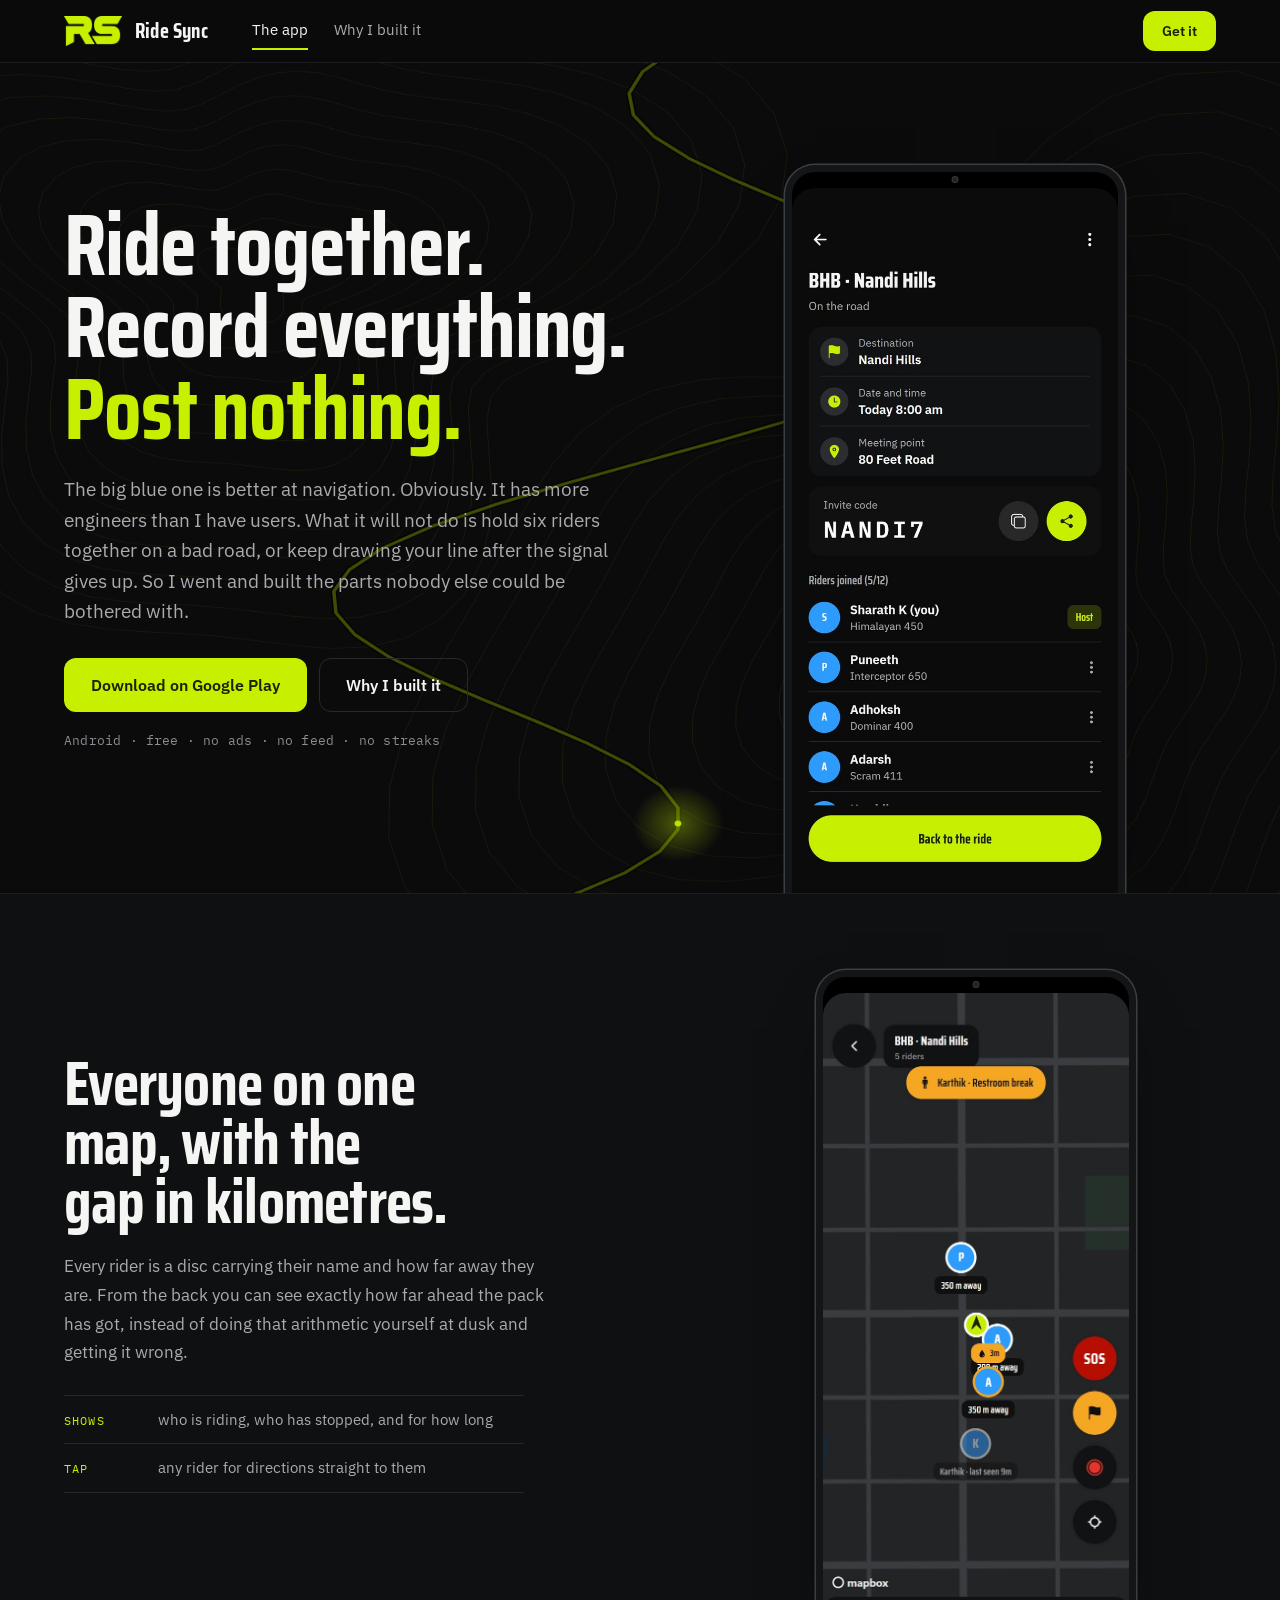
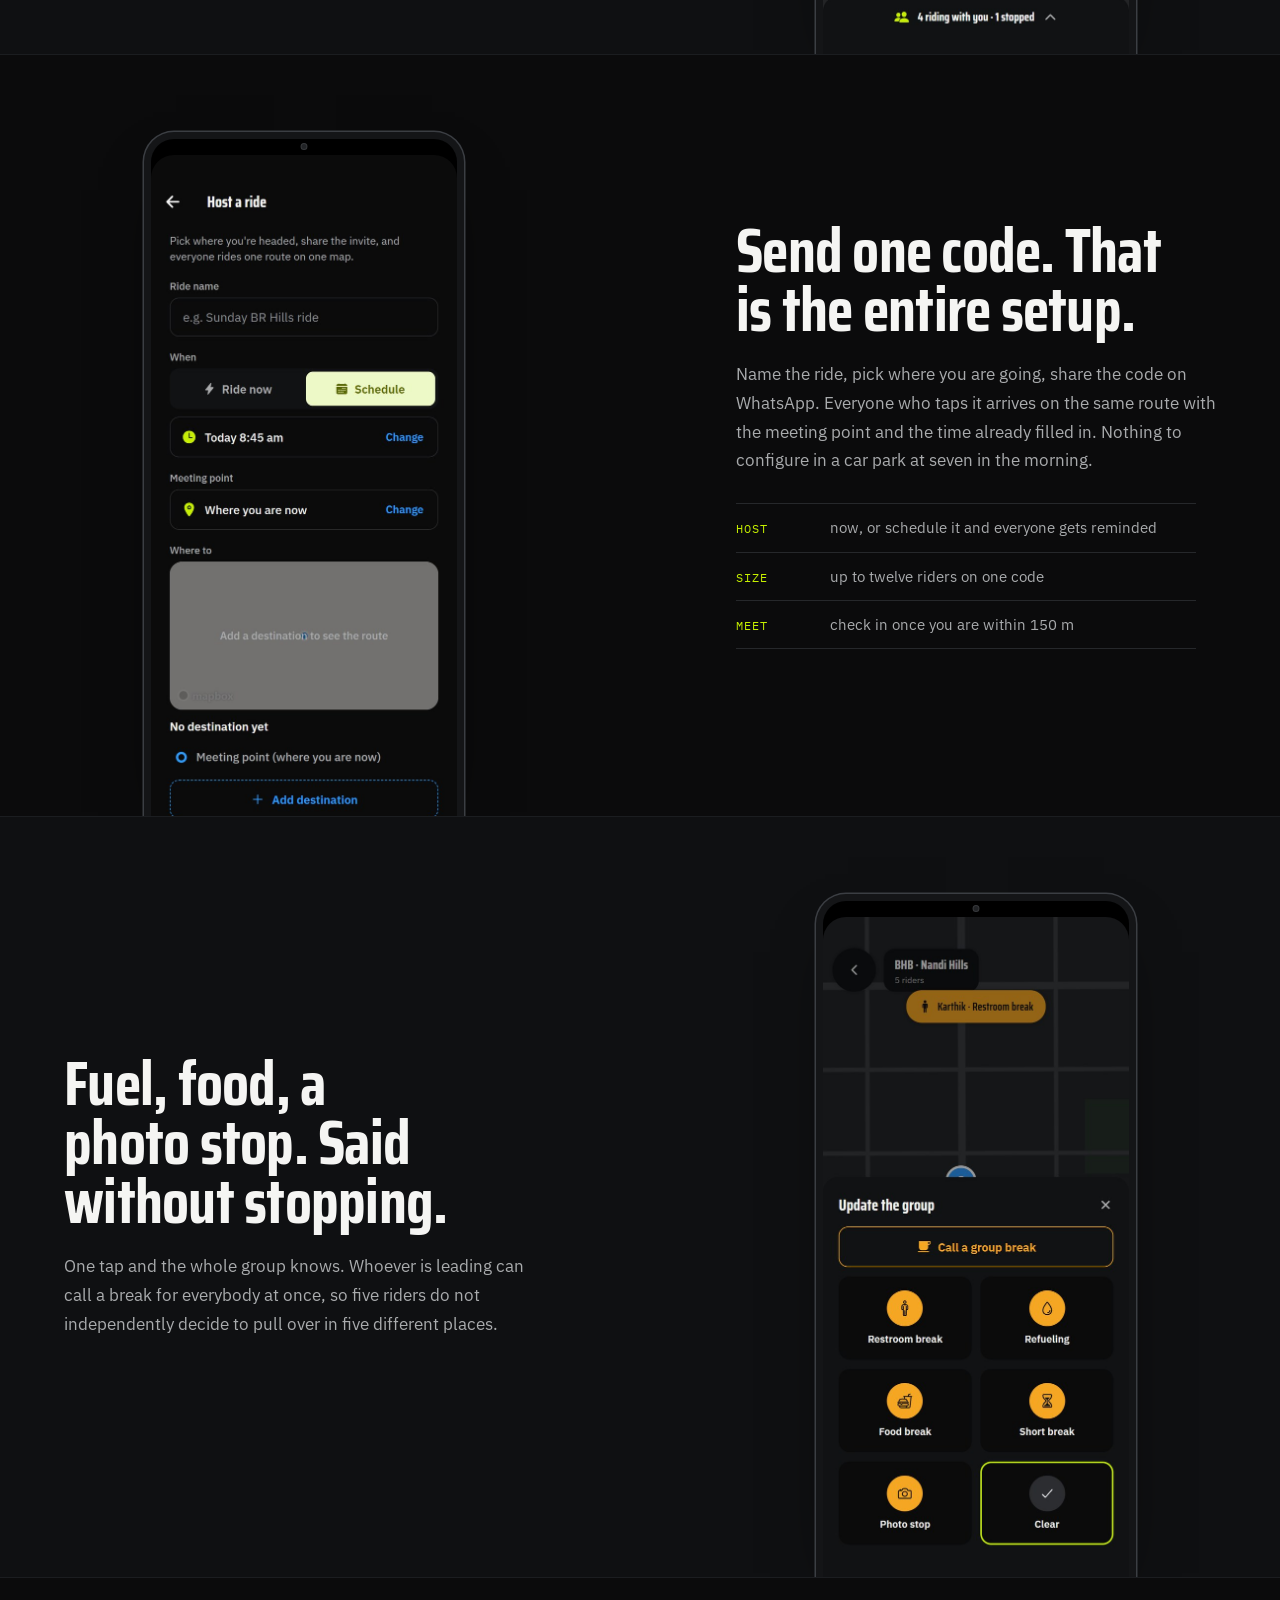
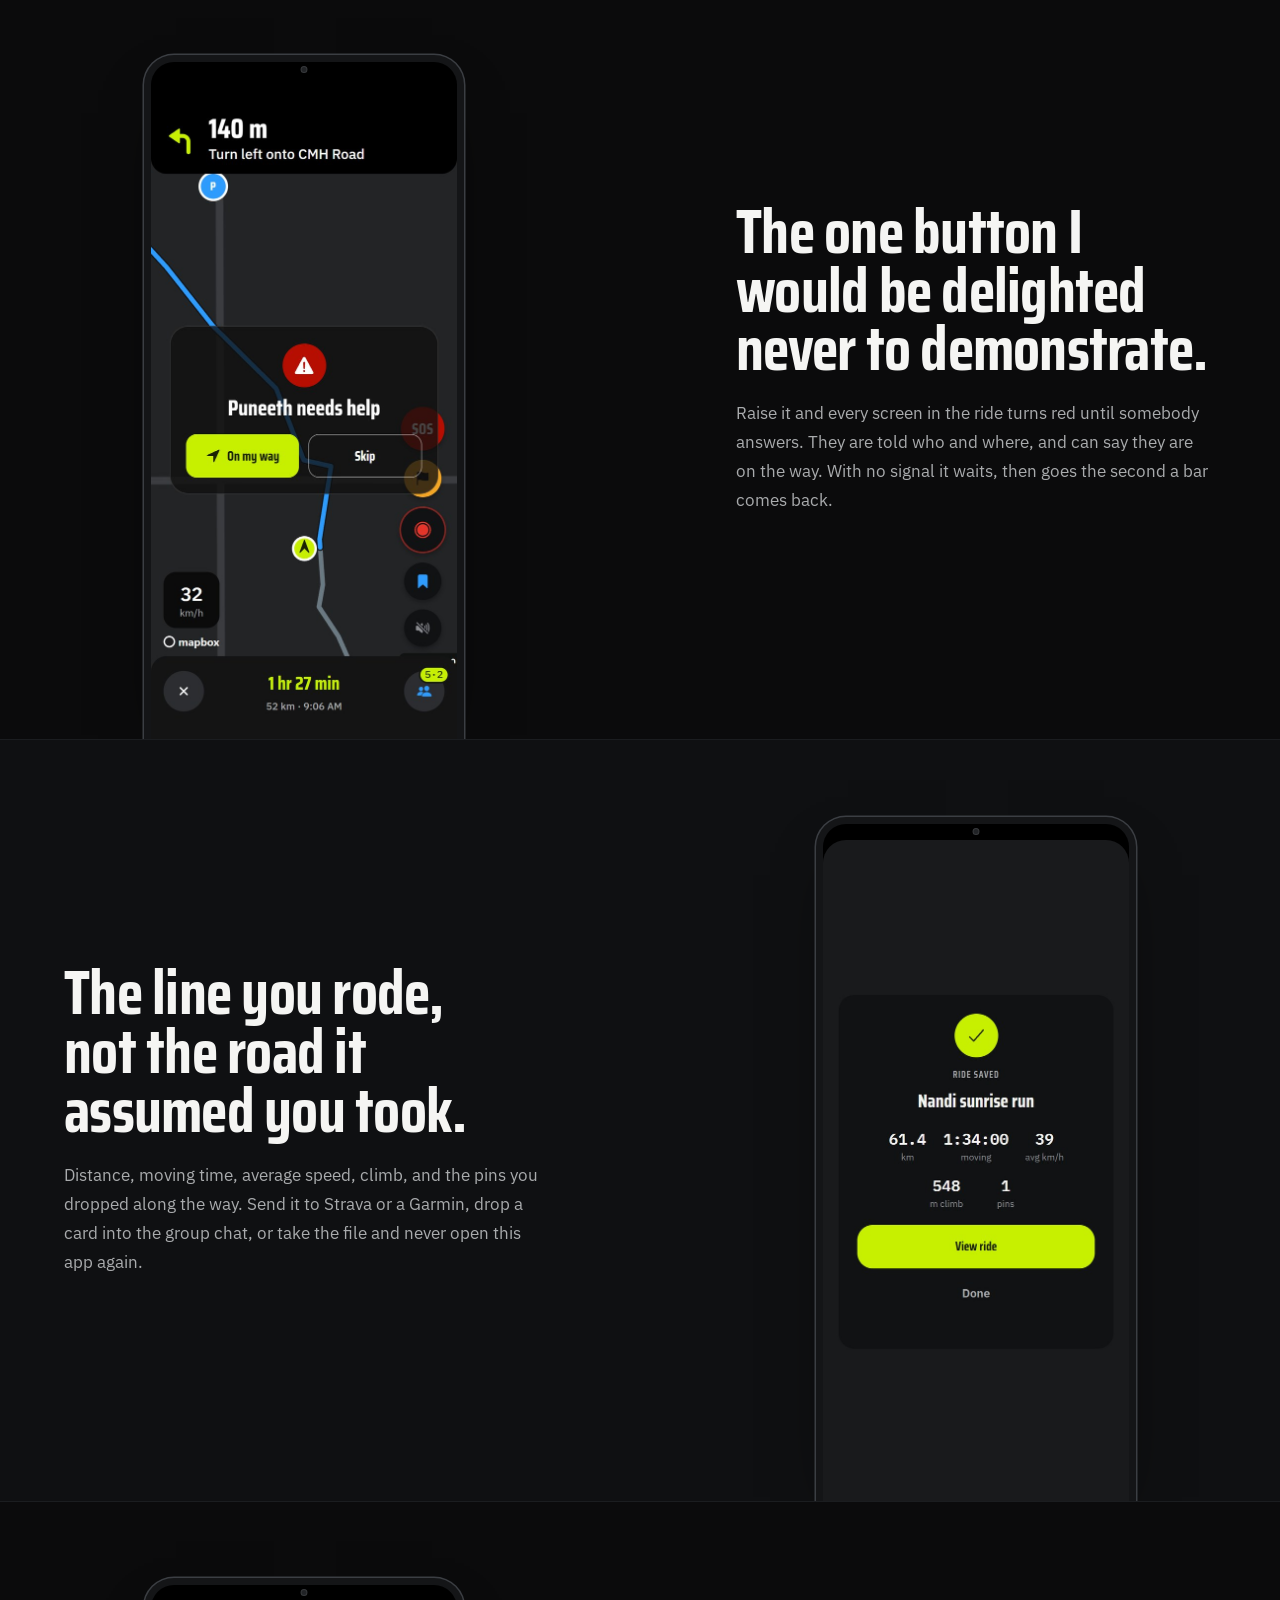
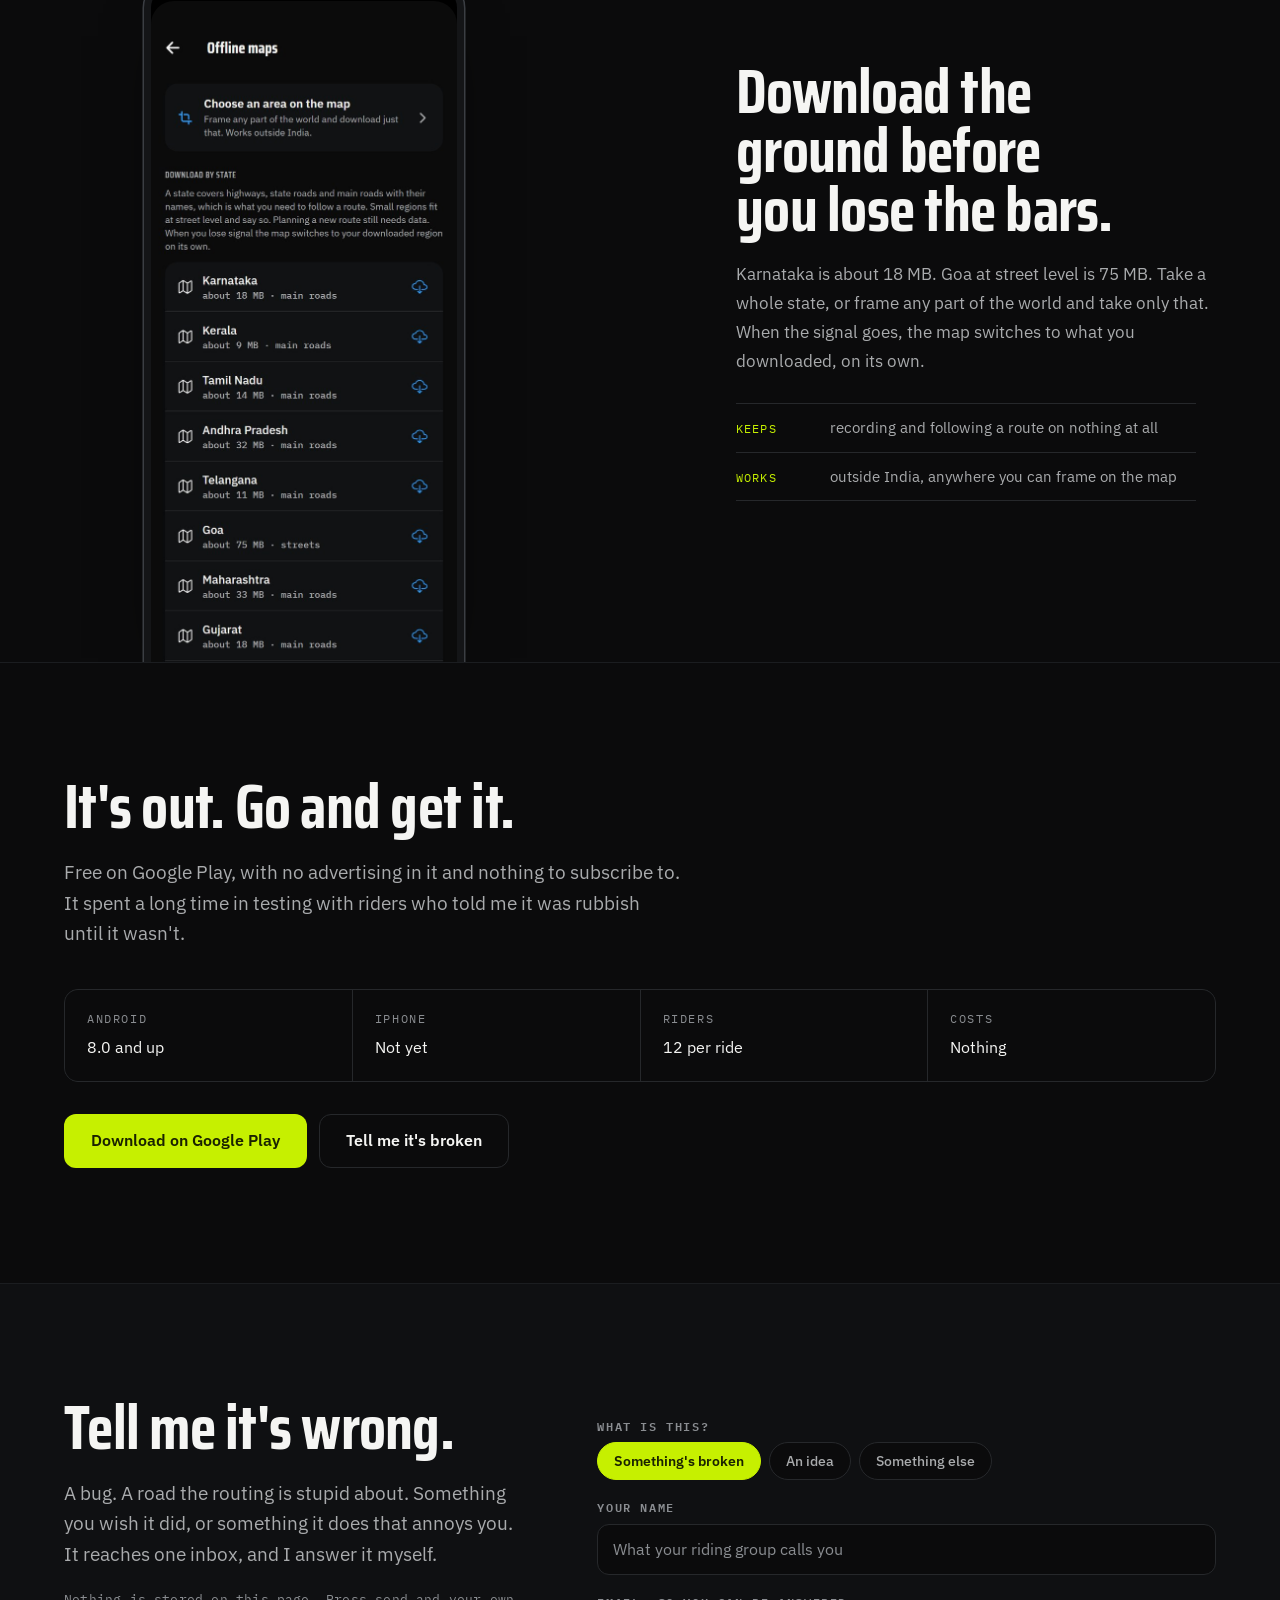
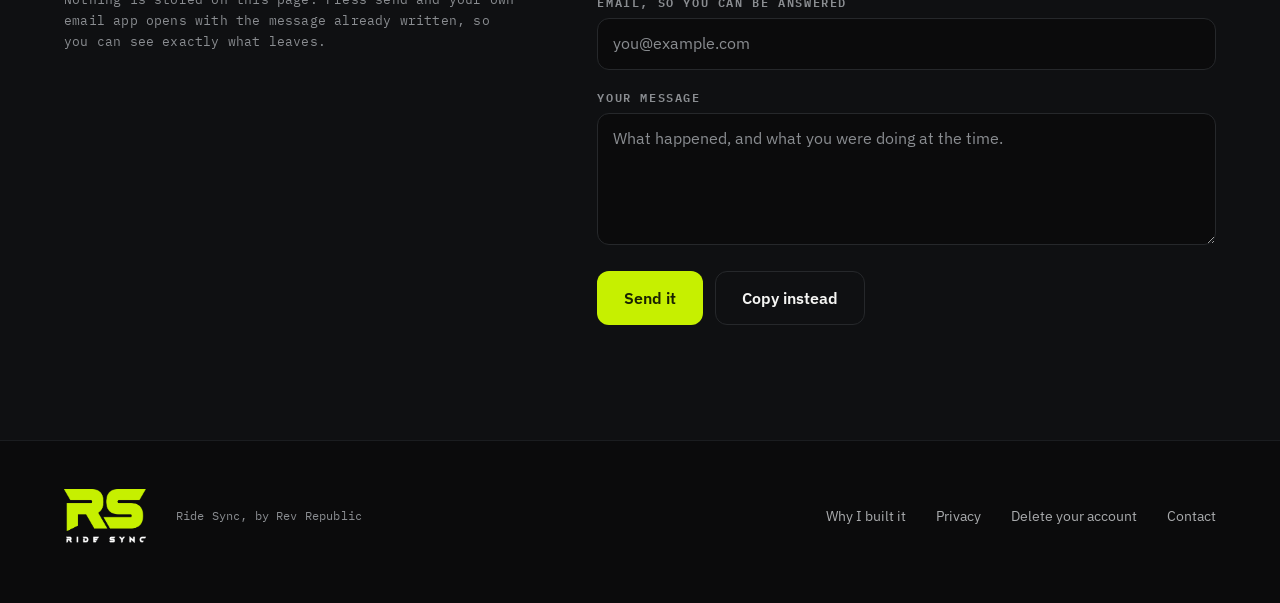
==== commit 0cd84a23: "Rebuild the site edge to edge, on build 108 screens Every screenshot is re-rendered from the app's o" ====
--- a/index.html
+++ b/index.html
@@ -3,7 +3,7 @@
 <head>
 <meta charset="utf-8">
 <meta name="viewport" content="width=device-width, initial-scale=1, viewport-fit=cover">
-<meta name="description" content="Ride Sync: group rides and ride recording for motorcyclists. Everyone on one live map, the gap in kilometres, and a trail that keeps drawing with no signal. Free on Google Play.">
+<meta name="description" content="Ride Sync: group rides on one live map, with the gap to every rider in kilometres, an SOS the whole group sees, and a trail that keeps drawing with no signal. Free on Google Play.">
 <meta name="theme-color" content="#0B0B0C">
 <meta property="og:title" content="Ride Sync">
 <meta property="og:description" content="Ride together. Record everything. Post nothing.">
@@ -15,15 +15,14 @@
 <meta property="og:site_name" content="Ride Sync">
 <meta name="twitter:card" content="summary_large_image">
 <meta name="twitter:title" content="Ride Sync">
-<meta name="twitter:description" content="Group rides, live on one map, with the gap to every rider in kilometres. Records your trail with no signal. Free on Google Play.">
+<meta name="twitter:description" content="Group rides on one live map, with the gap to every rider in kilometres. Free on Google Play.">
 <meta name="twitter:image" content="https://ridesync.co.in/img/share.jpg">
 <link rel="canonical" href="https://ridesync.co.in/">
-<link rel="icon" href="img/icon.png">
+<link rel="icon" href="img/logo-rs.png">
 <title>Ride Sync</title>
 <link rel="preconnect" href="https://fonts.googleapis.com">
 <link rel="preconnect" href="https://fonts.gstatic.com" crossorigin>
 <link rel="stylesheet" href="https://fonts.googleapis.com/css2?family=Saira+Condensed:wght@600;700&family=IBM+Plex+Mono:wght@500;600&family=IBM+Plex+Sans:wght@400;500;600&display=swap">
-
 <link rel="stylesheet" href="site.css">
 </head>
 <body>
@@ -46,274 +45,170 @@
 <section class="hero">
   <canvas id="trace" aria-hidden="true"></canvas>
   <div class="wrap hero-in">
-    <div>
-      <span class="pill"><span class="dot"></span> Out now &middot; Google Play</span>
-
+    <div class="hero-copy">
       <h1>Ride together.<br>Record everything.<br><em>Post nothing.</em></h1>
-
       <p class="lede">
         The big blue one is better at navigation. Obviously. It has more engineers than
         I have users. What it will not do is hold six riders together on a bad road, or
         keep drawing your line after the signal gives up. So I went and built the parts
         nobody else could be bothered with.
       </p>
-
       <div class="cta-row">
         <a class="btn btn-lime" href="https://play.google.com/store/apps/details?id=com.ridesync.rider" target="_blank" rel="noopener">Download on Google Play</a>
-        <a class="btn btn-ghost" href="#what">Show me</a>
-      </div>
-
-      <p class="fineprint">Android for now &middot; No ads &middot; No feed &middot; No streaks &middot; Nobody to impress</p>
-
-      <div class="instrument">
-        <p class="instrument-label">Planned in the app. <b>Bengaluru to the Himalayas</b>, and the slower way round</p>
-        <dl class="stats">
-          <div class="stat"><dt>Distance &middot; km</dt><dd>2585.8</dd></div>
-          <div class="stat"><dt>Time</dt><dd>44:26</dd></div>
-          <div class="stat alt"><dt>Other way</dt><dd>+2:20</dd></div>
-        </dl>
-      </div>
-    </div>
-
-    <div class="hero-phone phone">
-      <img src="img/map.jpg" width="520" height="1095" alt="The Ride Sync map: a dark map of Bengaluru with a Where to? search bar, quick buttons for Fuel, Hospital and Plan ride, and a record button on the right.">
-    </div>
-  </div>
-</section>
-
-<section id="what">
-  <div class="wrap sec">
-    <div class="sec-head">
-      <p class="eyebrow">The two things</p>
-      <h2>I got good at two things on purpose.</h2>
-      <p class="lede">
-        There are apps that do forty things adequately. This one does two things
-        properly and the rest well enough that nobody has to apologise.
-      </p>
-    </div>
-
-    <div class="feature">
-      <div>
-        <p class="feature-tag">One &middot; Recording</p>
-        <h3>The line you rode. Not the road they assume you took.</h3>
-        <p>
-          Tap once. Phone in the tank bag, screen off, forget it exists. It draws every
-          metre, including the wrong turn you will later deny taking. Stop for chai, hit
-          pause, and the clock waits with you, because a two hour lunch is not slow
-          riding.
-        </p>
-        <p style="margin-top:14px">
-          It also keeps drawing with no signal at all, which is roughly the point where
-          the app already on your home screen offers you a grey rectangle and a spinner.
-        </p>
-        <div class="detail-list">
-          <div><span>Runs</span>screen off, phone in a pocket, all day</div>
-          <div><span>Shows</span>distance, moving time and altitude as you go</div>
-          <div><span>Pause</span>a real pause, not a hole in the line</div>
-          <div><span>Offline</span>still recording, past the last tower</div>
-        </div>
-      </div>
-      <div class="feature-art">
-        <div class="phone">
-          <img src="img/record.jpg" width="520" height="1095" alt="Recording in progress, with a stop button, a pause button, and a card showing kilometres, elapsed time and altitude.">
-        </div>
-      </div>
-    </div>
-
-    <div class="pack">
-      <p class="feature-tag">Two &middot; Group rides</p>
-      <h3>Six riders, one map, nobody reading an empty road.</h3>
-      <div class="pack-copy">
-        <p>
-          Share a code on WhatsApp. That is the setup. Everyone is on the map and moving,
-          with the gap in kilometres beside their name, so from the back you can see
-          exactly how far ahead the pack is instead of doing that arithmetic yourself at
-          dusk and getting it wrong.
-        </p>
-        <p>
-          Somebody needs fuel, or food, or a photograph they will not shut up about
-          afterwards? They say so without anybody stopping. And when it goes properly
-          wrong there is a red button, which is the one feature I would be delighted
-          never to demonstrate.
-        </p>
-      </div>
-
-      <div class="shots">
-        <div class="shot">
-          <div class="phone">
-            <img src="img/group-live.jpg" width="520" height="1095" loading="lazy" alt="A group ride in progress: the whole route across southern India, riders shown as pins, and a status pill reading JACK is refueling.">
-          </div>
-          <p class="shot-cap">Everyone, one map</p>
-          <p>Every rider moving at once, and a pill when somebody peels off for fuel.</p>
-        </div>
-        <div class="shot">
-          <div class="phone">
-            <img src="img/group-map.jpg" width="520" height="1095" loading="lazy" alt="The group map with each rider labelled by distance: one 232.3 km away, another 227.9 km away.">
-          </div>
-          <p class="shot-cap">The gap, in kilometres</p>
-          <p>Not "somewhere ahead". A number, next to a name, updating.</p>
-        </div>
-        <div class="shot">
-          <div class="phone">
-            <img src="img/group-status.jpg" width="520" height="1095" loading="lazy" alt="The rider status sheet listing each rider and their distance, with buttons to call a group break, share an update, and an SOS button.">
-          </div>
-          <p class="shot-cap">Said without stopping</p>
-          <p>Fuel, food, a photo stop. One tap and the whole group knows.</p>
-        </div>
-        <div class="shot">
-          <div class="phone">
-            <img src="img/group-sos.jpg" width="520" height="1095" loading="lazy" alt="An SOS alert filling the screen: a rider needs help, with buttons reading On my way and Got it.">
-          </div>
-          <p class="shot-cap sos">The one you hope stays unused</p>
-          <p>Every screen in the group goes red until somebody answers.</p>
-        </div>
-      </div>
-
-      <p class="blur-note">
-        Names changed, for obvious reasons. The riders were real, the distances were
-        real, and the Sunday was real.
-      </p>
-    </div>
-  </div>
-</section>
-
-<section>
-  <div class="wrap sec">
-    <div class="sec-head">
-      <p class="eyebrow">The rest of it</p>
-      <h2>Everything else, briefly.</h2>
-      <p class="lede">
-        Each of these could have its own heroic paragraph. Nobody wants that.
-      </p>
-    </div>
-
-    <div class="feature">
-      <div>
-        <p class="feature-tag">Plan &amp; navigate</p>
-        <h3>Both roads, and what the pretty one costs.</h3>
-        <p>
-          The one you already have picks a road, bins the alternative and never mentions
-          it again. I put both up with the difference in minutes, so the long way round
-          is a decision you made at the junction rather than one you work out at ten at
-          night, still an hour from anywhere.
-        </p>
-      </div>
-      <div class="feature-art">
-        <div class="phone">
-          <img src="img/nav.jpg" width="520" height="1095" loading="lazy" alt="Navigation with a turn instruction at the top, two route lines on the map, and a label showing the alternative is 140 minutes slower.">
-        </div>
-      </div>
-    </div>
-
-    <div class="feature">
-      <div>
-        <p class="feature-tag">Spots</p>
-        <h3>For places that don't have addresses.</h3>
-        <p>
-          A gap in the trees. A tea stall facing the right way. A crossing that eats
-          front wheels after rain. None of them have a listing, a star rating or a
-          photograph of somebody's thali. Save it while you are standing on it, with a
-          picture and one line of warning, and whoever you send there turns up knowing.
-        </p>
-      </div>
-      <div class="feature-art">
-        <div class="phone">
-          <img src="img/spot.jpg" width="520" height="1095" loading="lazy" alt="A Save a spot sheet with a note field and buttons for camera and photo, over the map.">
-        </div>
-      </div>
-    </div>
-
-    <div class="feature">
-      <div>
-        <p class="feature-tag">Saved</p>
-        <h3>Your rides are yours. Literally, not as a slogan.</h3>
-        <p>
-          Send them to Strava or a Garmin, drop a card into the group chat, or take the
-          file and never open this app again. I would rather you could walk out at any
-          moment and chose not to. Nobody here is quietly working out where you go on
-          Sundays.
-        </p>
-      </div>
-      <div class="feature-art">
-        <div class="phone">
-          <img src="img/saved.jpg" width="520" height="1095" loading="lazy" alt="The Saved tab with tabs for Rides, Plans and Spots, and a button to import a GPX route.">
-        </div>
-      </div>
-    </div>
-
-  </div>
-</section>
-
-<section class="band">
-  <div class="wrap band-in">
-    <div>
-      <p class="eyebrow">The one that matters</p>
-      <h2>Can yours record with no signal?</h2>
-      <p>
-        Not show a cached map. Record. Draw your line, hold your route, keep your spots,
-        forty kilometres past the last tower with the SIM tray empty. Download the ground
-        before you leave and ours does it without being asked twice.
-      </p>
-      <p style="margin-top:14px">
-        Go and find out what yours does. Aeroplane mode, halfway up a hill, and about
-        four minutes of honesty. Ideally not on the day it matters.
-      </p>
-    </div>
-    <div class="band-facts">
-      <div><span>Size</span>a full day's riding is around 40 MB</div>
-      <div><span>Works</span>recording and route following, on nothing at all</div>
-      <div><span>Keeps</span>as many regions as you have room for</div>
+        <a class="btn btn-ghost" href="why.html">Why I built it</a>
+      </div>
+      <p class="fineprint">Android &middot; free &middot; no ads &middot; no feed &middot; no streaks</p>
+    </div>
+    <div class="hero-art">
+      <div class="shot">
+        <img src="img/s-room.jpg" width="620" height="1343" alt="A group ride in Ride Sync: destination Nandi Hills, today at 8:00 am, meeting point 80 Feet Road, the invite code NANDI7, and five of twelve riders joined with the bike each one rides.">
+      </div>
+    </div>
+  </div>
+</section>
+
+<section class="band">
+  <div class="band-in">
+    <div class="band-copy">
+      <h2>Everyone on one map, with the gap in kilometres.</h2>
+      <p>
+        Every rider is a disc carrying their name and how far away they are. From the back
+        you can see exactly how far ahead the pack has got, instead of doing that
+        arithmetic yourself at dusk and getting it wrong.
+      </p>
+      <div class="facts">
+        <div><span>Shows</span>who is riding, who has stopped, and for how long</div>
+        <div><span>Tap</span>any rider for directions straight to them</div>
+      </div>
+    </div>
+    <div class="band-art">
+      <div class="shot">
+        <img src="img/s-live.jpg" width="620" height="1343" loading="lazy" alt="The live group map: riders drawn as lettered discs with labels reading 350 m away and 200 m away, one marked last seen 9m, and a bar reading 4 riding with you, 1 stopped.">
+      </div>
+    </div>
+  </div>
+</section>
+
+<section class="band">
+  <div class="band-in">
+    <div class="band-copy">
+      <h2>Send one code. That is the entire setup.</h2>
+      <p>
+        Name the ride, pick where you are going, share the code on WhatsApp. Everyone who
+        taps it arrives on the same route with the meeting point and the time already
+        filled in. Nothing to configure in a car park at seven in the morning.
+      </p>
+      <div class="facts">
+        <div><span>Host</span>now, or schedule it and everyone gets reminded</div>
+        <div><span>Size</span>up to twelve riders on one code</div>
+        <div><span>Meet</span>check in once you are within 150 m</div>
+      </div>
+    </div>
+    <div class="band-art">
+      <div class="shot">
+        <img src="img/s-host.jpg" width="620" height="1343" loading="lazy" alt="Host a ride: a ride name field, a choice between Ride now and Schedule, and a destination picker.">
+      </div>
+    </div>
+  </div>
+</section>
+
+<section class="band">
+  <div class="band-in">
+    <div class="band-copy">
+      <h2>Fuel, food, a photo stop. Said without stopping.</h2>
+      <p>
+        One tap and the whole group knows. Whoever is leading can call a break for
+        everybody at once, so five riders do not independently decide to pull over in five
+        different places.
+      </p>
+    </div>
+    <div class="band-art">
+      <div class="shot">
+        <img src="img/s-status.jpg" width="620" height="1343" loading="lazy" alt="Update the group: a button to call a group break, and tiles for restroom break, refueling, food break, short break, photo stop and clear.">
+      </div>
+    </div>
+  </div>
+</section>
+
+<section class="band">
+  <div class="band-in">
+    <div class="band-copy">
+      <h2>The one button I would be delighted never to demonstrate.</h2>
+      <p>
+        Raise it and every screen in the ride turns red until somebody answers. They are
+        told who and where, and can say they are on the way. With no signal it waits, then
+        goes the second a bar comes back.
+      </p>
+    </div>
+    <div class="band-art">
+      <div class="shot">
+        <img src="img/s-sos.jpg" width="620" height="1343" loading="lazy" alt="An SOS filling the navigation screen: a red warning, a rider needs help, and buttons reading On my way and Skip.">
+      </div>
+    </div>
+  </div>
+</section>
+
+<section class="band">
+  <div class="band-in">
+    <div class="band-copy">
+      <h2>The line you rode, not the road it assumed you took.</h2>
+      <p>
+        Distance, moving time, average speed, climb, and the pins you dropped along the
+        way. Send it to Strava or a Garmin, drop a card into the group chat, or take the
+        file and never open this app again.
+      </p>
+    </div>
+    <div class="band-art">
+      <div class="shot">
+        <img src="img/s-saved.jpg" width="620" height="1343" loading="lazy" alt="Ride saved: Nandi sunrise run, 61.4 km, 1 hour 34 minutes moving, 39 average km per hour, 548 metres of climb and one pin.">
+      </div>
+    </div>
+  </div>
+</section>
+
+<section class="band">
+  <div class="band-in">
+    <div class="band-copy">
+      <h2>Download the ground before you lose the bars.</h2>
+      <p>
+        Karnataka is about 18 MB. Goa at street level is 75 MB. Take a whole state, or
+        frame any part of the world and take only that. When the signal goes, the map
+        switches to what you downloaded, on its own.
+      </p>
+      <div class="facts">
+        <div><span>Keeps</span>recording and following a route on nothing at all</div>
+        <div><span>Works</span>outside India, anywhere you can frame on the map</div>
+      </div>
+    </div>
+    <div class="band-art">
+      <div class="shot">
+        <img src="img/s-offline.jpg" width="620" height="1343" loading="lazy" alt="Offline maps: download by state, with Karnataka at about 18 MB, Kerala 9 MB, Tamil Nadu 14 MB and Goa 75 MB at street level.">
+      </div>
     </div>
   </div>
 </section>
 
 <section id="get">
-  <div class="wrap sec">
-    <div class="sec-head">
-      <p class="eyebrow">How you get it</p>
+  <div class="wrap close-in">
+    <div class="sec-head wide">
       <h2>It's out. Go and get it.</h2>
       <p class="lede">
-        Free on Google Play, with no ads in it and nothing to subscribe to. It spent a
-        long time in testing with riders who told me it was rubbish until it wasn't.
-      </p>
-    </div>
-
-    <div class="steps">
-      <div class="step">
-        <p class="step-n">01</p>
-        <div>
-          <h3>Install it.</h3>
-          <p>Search "Ride Sync" on Google Play, or use the button below. Normal store,
-             normal updates. No sideloading, no APK from a stranger on Telegram.</p>
-        </div>
-      </div>
-      <div class="step">
-        <p class="step-n">02</p>
-        <div>
-          <h3>Send the code to your group.</h3>
-          <p>Host a ride, share the invite code on WhatsApp, and everybody is on the
-             same map. That is the entire setup.</p>
-        </div>
-      </div>
-      <div class="step">
-        <p class="step-n">03</p>
-        <div>
-          <h3>Then tell me it's rubbish.</h3>
-          <p>There is a button in the app for precisely that. Everything gets read,
-             everything gets an answer. There is one of me, so ignoring you is not an option.</p>
-        </div>
-      </div>
-    </div>
-
-    <div class="cta-row" style="margin-top:34px">
+        Free on Google Play, with no advertising in it and nothing to subscribe to. It
+        spent a long time in testing with riders who told me it was rubbish until it
+        wasn't.
+      </p>
+    </div>
+
+    <dl class="specs">
+      <div><dt>Android</dt><dd>8.0 and up</dd></div>
+      <div><dt>iPhone</dt><dd>Not yet</dd></div>
+      <div><dt>Riders</dt><dd>12 per ride</dd></div>
+      <div><dt>Costs</dt><dd>Nothing</dd></div>
+    </dl>
+
+    <div class="cta-row">
       <a class="btn btn-lime" href="https://play.google.com/store/apps/details?id=com.ridesync.rider" target="_blank" rel="noopener">Download on Google Play</a>
-    </div>
-
-    <div class="req">
-      <span><b>Android</b> 8.0 and up</span>
-      <span><b>iPhone</b> not yet</span>
-      <span><b>Needs</b> location while riding</span>
-      <span><b>Costs</b> nothing, no ads</span>
+      <a class="btn btn-ghost" href="#say">Tell me it's broken</a>
     </div>
   </div>
 </section>
@@ -322,7 +217,6 @@
   <div class="wrap sec">
     <div class="fb-grid">
       <div class="sec-head">
-        <p class="eyebrow">Say something</p>
         <h2>Tell me it's wrong.</h2>
         <p class="lede">
           A bug. A road the routing is stupid about. Something you wish it did, or
@@ -356,7 +250,7 @@
 
         <div class="field">
           <label for="fb-msg">Your message</label>
-          <textarea id="fb-msg" name="message" placeholder="Where you ride, what you ride, and what you want from a map."></textarea>
+          <textarea id="fb-msg" name="message" placeholder="What happened, and what you were doing at the time."></textarea>
         </div>
 
         <div class="fb-actions">
@@ -374,9 +268,9 @@
     <img class="footmark" src="img/logo-lockup.png" alt="" aria-hidden="true">
     <span class="foot-meta">Ride Sync, by Rev Republic</span>
     <span class="spacer"></span>
-    <a href="https://wolfiekulfie.github.io/ride-sync-legal/privacy.html" target="_blank" rel="noopener">Privacy</a>
-    <a href="https://wolfiekulfie.github.io/ride-sync-legal/delete-account.html" target="_blank" rel="noopener">Delete your account</a>
     <a href="why.html">Why I built it</a>
+    <a href="privacy.html">Privacy</a>
+    <a href="delete-account.html">Delete your account</a>
     <a href="#say">Contact</a>
   </div>
 </footer>
@@ -385,63 +279,46 @@
 (function () {
   'use strict';
 
-  /* ----------------------------------------------------------------
-     Hero backdrop: topographic contours (the app icon's own texture)
-     with a recorded trail across them. Drawn complete on the first
-     frame, so the page is whole at rest and only the head travels.
-     ---------------------------------------------------------------- */
+  /* The page's one authored moment: the icon's topographic ground with a
+     recorded trail across it, drawn complete on the first frame so the hero
+     is whole at rest. Only the recording head moves. */
   var canvas = document.getElementById('trace');
   var ctx = canvas && canvas.getContext ? canvas.getContext('2d') : null;
   var reduced = window.matchMedia && window.matchMedia('(prefers-reduced-motion: reduce)').matches;
 
   if (ctx) {
-    var W = 0, H = 0, dpr = 1, path = [], contours = [];
-
-    // Deterministic noise so the ridge looks the same on every load.
+    var W = 0, H = 0, dpr = 1, path = [], rings = [];
+
     function seeded(seed) {
       var s = seed;
       return function () { s = (s * 1664525 + 1013904223) % 4294967296; return s / 4294967296; };
     }
 
-    function buildContours(rnd) {
-      var rings = [];
+    function build(rnd) {
+      rings = [];
       var peaks = [
-        { x: 0.22, y: 0.30, n: 11, r: 0.05, step: 0.033 },
-        { x: 0.74, y: 0.66, n: 13, r: 0.04, step: 0.036 },
-        { x: 0.52, y: -0.06, n: 8, r: 0.06, step: 0.040 }
+        { x: 0.20, y: 0.26, n: 12, r: 0.05, step: 0.034 },
+        { x: 0.78, y: 0.70, n: 14, r: 0.04, step: 0.038 }
       ];
       for (var p = 0; p < peaks.length; p++) {
-        var pk = peaks[p];
-        var wob = [rnd() * 6.28, rnd() * 6.28, rnd() * 6.28];
+        var pk = peaks[p], wob = [rnd() * 6.28, rnd() * 6.28, rnd() * 6.28];
         for (var i = 0; i < pk.n; i++) {
-          var base = pk.r + i * pk.step;
-          var pts = [];
-          for (var a = 0; a <= 64; a++) {
-            var t = (a / 64) * Math.PI * 2;
-            var rr = base * (1
-              + 0.20 * Math.sin(t * 3 + wob[0])
-              + 0.13 * Math.sin(t * 5 + wob[1])
-              + 0.08 * Math.sin(t * 2 + wob[2]));
-            pts.push([pk.x + rr * Math.cos(t) * 0.78, pk.y + rr * Math.sin(t)]);
+          var base = pk.r + i * pk.step, pts = [];
+          for (var a = 0; a <= 72; a++) {
+            var t = (a / 72) * Math.PI * 2;
+            var rr = base * (1 + 0.21 * Math.sin(t * 3 + wob[0])
+                               + 0.13 * Math.sin(t * 5 + wob[1])
+                               + 0.08 * Math.sin(t * 2 + wob[2]));
+            pts.push([pk.x + rr * Math.cos(t) * 0.74, pk.y + rr * Math.sin(t)]);
           }
           rings.push(pts);
         }
       }
-      return rings;
-    }
-
-    // A hill road: climbing, with hairpins that tighten near the top.
-    function buildPath(rnd) {
-      var pts = [];
-      var n = 46;
-      for (var i = 0; i <= n; i++) {
-        var t = i / n;
-        var y = 1.06 - t * 1.16;
-        var amp = 0.20 * (1 - t * 0.55);
-        var x = 0.30 + amp * Math.sin(t * 13.5) + t * 0.42 + (rnd() - 0.5) * 0.018;
-        pts.push([x, y]);
+      path = [];
+      for (var k = 0; k <= 46; k++) {
+        var u = k / 46;
+        path.push([0.28 + 0.19 * Math.sin(u * 12.5) + u * 0.46, 1.08 - u * 1.2]);
       }
-      return pts;
     }
 
     function resize() {
@@ -449,73 +326,51 @@
       dpr = Math.min(window.devicePixelRatio || 1, 2);
       W = Math.max(1, Math.round(rect.width));
       H = Math.max(1, Math.round(rect.height));
-      canvas.width = W * dpr;
-      canvas.height = H * dpr;
+      canvas.width = W * dpr; canvas.height = H * dpr;
       ctx.setTransform(dpr, 0, 0, dpr, 0, 0);
-      contours = buildContours(seeded(20260921));
-      path = buildPath(seeded(94));
-    }
-
-    function px(p) { return [p[0] * W, p[1] * H]; }
+      build(seeded(20261123));
+    }
 
     function stroke(pts, close) {
       ctx.beginPath();
       for (var i = 0; i < pts.length; i++) {
-        var q = px(pts[i]);
-        if (i === 0) ctx.moveTo(q[0], q[1]); else ctx.lineTo(q[0], q[1]);
+        var x = pts[i][0] * W, y = pts[i][1] * H;
+        if (i === 0) ctx.moveTo(x, y); else ctx.lineTo(x, y);
       }
       if (close) ctx.closePath();
       ctx.stroke();
     }
 
-    var head = 0;
+    var head = 0, last = 0;
 
     function draw() {
       ctx.clearRect(0, 0, W, H);
-
-      // Contours - faint, like the icon's ground.
       ctx.lineWidth = 1;
-      ctx.strokeStyle = 'rgba(198,240,0,0.085)';
-      for (var i = 0; i < contours.length; i++) stroke(contours[i], true);
-
-      // The trail: a dark casing under lime, exactly as the app draws it on a map.
-      ctx.lineCap = 'round';
-      ctx.lineJoin = 'round';
-      ctx.strokeStyle = 'rgba(0,0,0,0.55)';
-      ctx.lineWidth = 7;
-      stroke(path, false);
-      ctx.strokeStyle = 'rgba(198,240,0,0.34)';
-      ctx.lineWidth = 3.5;
-      stroke(path, false);
-
-      // The recording head, travelling the line.
+      ctx.strokeStyle = 'rgba(198,240,0,0.075)';
+      for (var i = 0; i < rings.length; i++) stroke(rings[i], true);
+
+      ctx.lineCap = 'round'; ctx.lineJoin = 'round';
+      ctx.strokeStyle = 'rgba(0,0,0,0.55)'; ctx.lineWidth = 7; stroke(path, false);
+      ctx.strokeStyle = 'rgba(198,240,0,0.30)'; ctx.lineWidth = 3.5; stroke(path, false);
+
       if (!reduced) {
-        var idx = head * (path.length - 1);
-        var i0 = Math.floor(idx), f = idx - i0;
-        var a = path[Math.min(i0, path.length - 1)];
-        var b = path[Math.min(i0 + 1, path.length - 1)];
-        var hx = (a[0] + (b[0] - a[0]) * f) * W;
-        var hy = (a[1] + (b[1] - a[1]) * f) * H;
+        var idx = head * (path.length - 1), i0 = Math.floor(idx), f = idx - i0;
+        var a = path[Math.min(i0, path.length - 1)], b = path[Math.min(i0 + 1, path.length - 1)];
+        var hx = (a[0] + (b[0] - a[0]) * f) * W, hy = (a[1] + (b[1] - a[1]) * f) * H;
         var g = ctx.createRadialGradient(hx, hy, 0, hx, hy, 46);
-        g.addColorStop(0, 'rgba(198,240,0,0.36)');
-        g.addColorStop(1, 'rgba(198,240,0,0)');
-        ctx.fillStyle = g;
-        ctx.beginPath(); ctx.arc(hx, hy, 46, 0, 6.2832); ctx.fill();
+        g.addColorStop(0, 'rgba(198,240,0,0.34)'); g.addColorStop(1, 'rgba(198,240,0,0)');
+        ctx.fillStyle = g; ctx.beginPath(); ctx.arc(hx, hy, 46, 0, 6.2832); ctx.fill();
         ctx.fillStyle = 'rgba(198,240,0,0.9)';
         ctx.beginPath(); ctx.arc(hx, hy, 3.4, 0, 6.2832); ctx.fill();
       }
     }
 
-    var last = 0;
     function tick(now) {
-      if (!reduced) {
-        if (now - last > 33) { head = (head + 0.0022) % 1; last = now; draw(); }
-        requestAnimationFrame(tick);
-      }
-    }
-
-    resize();
-    draw();
+      if (now - last > 33) { head = (head + 0.0022) % 1; last = now; draw(); }
+      requestAnimationFrame(tick);
+    }
+
+    resize(); draw();
     if (!reduced) requestAnimationFrame(tick);
 
     var rt;
@@ -525,13 +380,9 @@
     });
   }
 
-  /* ----------------------------------------------------------------
-     Feedback box. No server, nothing stored, nothing hidden: it
-     composes the message and hands it to the visitor's own mail app,
-     with copy-to-clipboard for anyone who doesn't have one wired up.
-     ---------------------------------------------------------------- */
+  /* The feedback box keeps no server: it composes the message and hands it
+     to the visitor's own mail app, with a clipboard fallback. */
   var INBOX = 'revrepublic24@gmail.com';
-
   var form = document.getElementById('fb');
   var statusEl = document.getElementById('fb-status');
   var kindBtns = Array.prototype.slice.call(document.querySelectorAll('.kind'));
@@ -555,8 +406,7 @@
     var email = document.getElementById('fb-email').value.trim();
     var msg = document.getElementById('fb-msg').value.trim();
     if (!msg) { say('Write something first. Even one line.', true); return null; }
-    var body = msg
-      + '\n\n--\n'
+    var body = msg + '\n\n--\n'
       + 'From: ' + (name || 'someone who did not say')
       + '\nReply to: ' + (email || 'no email given')
       + '\nSent from the Ride Sync site';
@@ -579,12 +429,9 @@
     var text = 'To: ' + INBOX + '\nSubject: ' + m.subject + '\n\n' + m.body;
     function fallback() {
       var ta = document.createElement('textarea');
-      ta.value = text;
-      ta.setAttribute('readonly', '');
-      ta.style.position = 'fixed';
-      ta.style.opacity = '0';
-      document.body.appendChild(ta);
-      ta.select();
+      ta.value = text; ta.setAttribute('readonly', '');
+      ta.style.position = 'fixed'; ta.style.opacity = '0';
+      document.body.appendChild(ta); ta.select();
       var ok = false;
       try { ok = document.execCommand('copy'); } catch (err) { ok = false; }
       document.body.removeChild(ta);
@@ -595,12 +442,9 @@
       navigator.clipboard.writeText(text).then(function () {
         say('Copied. Paste it into an email to ' + INBOX + '.');
       })['catch'](fallback);
-    } else {
-      fallback();
-    }
+    } else { fallback(); }
   });
 })();
 </script>
-
 </body>
 </html>
--- a/site.css
+++ b/site.css
@@ -1,14 +1,20 @@
 /* ---------------------------------------------------------------
-   Ride Sync: tokens lifted straight from the app's theme.js.
-   Dark-first on purpose: the app is a riding instrument, and a light
-   version of this page would misrepresent the product. Single theme,
-   every colour painted explicitly.
+   Ride Sync site. Tokens lifted straight from the app's theme.js.
+
+   Dark-first on purpose: the app is a riding instrument and the use
+   scene is a phone on a handlebar at dawn, so a light version would
+   misrepresent it. Single theme, every colour painted explicitly.
+
+   Layout is edge to edge: a band spans the viewport, its copy keeps a
+   gutter, and its screenshot runs off the outer edge. Each band is one
+   claim, so a visitor who stops scrolling at any point has been told
+   something whole.
    --------------------------------------------------------------- */
 :root{
   color-scheme: dark;
 
   --ground:#0B0B0C;      /* surface0 */
-  --panel:#111214;       /* surface1 */
+  --panel:#0F1012;
   --raised:#17181B;
   --line:#26282B;
   --line-soft:#1B1D20;
@@ -20,18 +26,20 @@
   --red:#E5352B;
 
   --ink:#F5F5F3;
-  --ink-2:#A9ABAD;
-  --ink-3:#7E8185;
+  --ink-2:#A9ABAD;       /* 8.3:1 on ground */
+  --ink-3:#8A8D91;       /* 6.0:1 on ground */
 
   --display:'Saira Condensed', 'Arial Narrow', system-ui, sans-serif;
   --body:'IBM Plex Sans', system-ui, -apple-system, Segoe UI, sans-serif;
   --mono:'IBM Plex Mono', ui-monospace, SFMono-Regular, Menlo, monospace;
 
-  --gutter: clamp(20px, 5vw, 64px);
-  --max: 1180px;
+  --gutter: clamp(20px, 5vw, 72px);
+  --max: 1320px;
 }
 
 *{box-sizing:border-box}
+
+html{scrollbar-color:#2F3236 var(--ground)}
 
 body{
   margin:0;
@@ -42,243 +50,180 @@
   line-height:1.6;
   -webkit-font-smoothing:antialiased;
   overflow-x:hidden;
+  overflow-wrap:break-word;
+  caret-color:var(--lime);
 }
 
 img{display:block;max-width:100%}
+
+/* The surfaces the browser draws for us still belong to the design. */
 ::selection{background:var(--lime);color:var(--on-lime)}
-a{color:var(--ink);text-decoration:none}
+::-webkit-scrollbar{width:11px;height:11px}
+::-webkit-scrollbar-track{background:var(--ground)}
+::-webkit-scrollbar-thumb{background:#2F3236;border-radius:999px;border:3px solid var(--ground)}
+::-webkit-scrollbar-thumb:hover{background:#3E4247}
+
+a{color:var(--ink);text-decoration:none;text-underline-offset:3px}
 :focus-visible{outline:2px solid var(--lime);outline-offset:3px;border-radius:4px}
 
 .wrap{width:100%;max-width:var(--max);margin-inline:auto;padding-inline:var(--gutter)}
 
 /* --- type ------------------------------------------------------ */
-.eyebrow{
-  font-family:var(--mono);font-weight:600;font-size:11px;
-  letter-spacing:.16em;text-transform:uppercase;color:var(--ink-3);
-  margin:0;
-}
-h1,h2,h3{font-family:var(--display);font-weight:700;margin:0;text-wrap:balance;line-height:.96;letter-spacing:-.005em}
-h1{font-size:clamp(40px,6.4vw,68px)}
-h2{font-size:clamp(32px,5.2vw,52px)}
-h3{font-size:clamp(23px,3vw,30px);line-height:1.04}
+h1,h2,h3{
+  font-family:var(--display);font-weight:700;margin:0;
+  text-wrap:balance;line-height:.95;letter-spacing:-.012em;
+}
+h1{font-size:clamp(42px,7.2vw,86px)}
+h2{font-size:clamp(34px,5.4vw,62px)}
+h3{font-size:clamp(22px,2.8vw,28px);line-height:1.06;letter-spacing:-.006em}
 p{margin:0}
-.lede{font-size:clamp(16px,2vw,19px);color:var(--ink-2);max-width:56ch}
+.lede{font-size:clamp(16.5px,1.5vw,19px);color:var(--ink-2);max-width:56ch}
 
 /* --- buttons --------------------------------------------------- */
 .btn{
   display:inline-flex;align-items:center;justify-content:center;gap:9px;
-  height:52px;padding:0 24px;border-radius:12px;border:1px solid transparent;
-  font-family:var(--body);font-weight:600;font-size:15px;
+  height:54px;padding:0 26px;border-radius:12px;border:1px solid transparent;
+  font-family:var(--body);font-weight:600;font-size:15.5px;
   cursor:pointer;transition:transform .12s ease, background .16s ease, border-color .16s ease;
 }
 .btn:active{transform:translateY(1px)}
 .btn-lime{background:var(--lime);color:var(--on-lime)}
 .btn-lime:hover{background:#D3FF14}
 .btn-ghost{background:transparent;color:var(--ink);border-color:var(--line)}
-.btn-ghost:hover{border-color:#3C4045;background:#101113}
+.btn-ghost:hover{border-color:#43474C;background:#101113}
+.cta-row{display:flex;flex-wrap:wrap;gap:12px;margin-top:32px}
 
 /* --- top bar --------------------------------------------------- */
 .topbar{
   position:sticky;top:env(safe-area-inset-top, 0px);z-index:40;
-  background:rgba(11,11,12,.82);backdrop-filter:blur(14px);
+  background:rgba(11,11,12,.86);backdrop-filter:blur(14px);
   border-bottom:1px solid var(--line-soft);
 }
 .topbar-in{display:flex;align-items:center;gap:14px;height:62px}
 .mark{height:30px;width:auto;flex:none}
+.footmark{height:54px;width:auto;flex:none}
 .brand{display:flex;align-items:center;gap:13px}
-.topbar .mark{height:30px}
-/* The name is set beside the mark in the bar: the supplied lockup stacks it
-   under the RS, which at 30px tall would be unreadable. */
 .brand .name{font-family:var(--display);font-weight:700;font-size:21px;letter-spacing:.01em;color:var(--ink)}
-.footmark{height:52px;width:auto;flex:none}
-/* Two pages now, so the bar carries a nav rather than a version chip. */
 .nav{display:flex;gap:26px;margin-left:30px}
-.nav a{font-size:14.5px;color:var(--ink-2);padding-block:6px;border-bottom:2px solid transparent}
+.nav a{font-size:14.5px;color:var(--ink-2);padding-block:6px;border-bottom:2px solid transparent;white-space:nowrap}
 .nav a:hover{color:var(--ink)}
 .nav a[aria-current="page"]{color:var(--ink);border-bottom-color:var(--lime)}
-.ver{
-  font-family:var(--mono);font-size:10.5px;font-weight:500;letter-spacing:.08em;
-  color:var(--ink-3);border:1px solid var(--line);border-radius:999px;padding:3px 9px;
-}
 .topbar .spacer{flex:1}
-.topbar .btn{height:40px;padding:0 18px;font-size:14px}
+.topbar .btn{height:40px;padding:0 18px;font-size:14px;white-space:nowrap}
 
 /* --- hero ------------------------------------------------------ */
 .hero{position:relative;overflow:hidden;border-bottom:1px solid var(--line-soft)}
-#trace{position:absolute;inset:0;width:100%;height:100%;pointer-events:none;opacity:.9}
+#trace{position:absolute;inset:0;width:100%;height:100%;pointer-events:none}
 .hero-in{
   position:relative;z-index:2;
-  display:grid;grid-template-columns:minmax(0,1.22fr) minmax(0,.78fr);
-  gap:clamp(28px,5vw,64px);align-items:center;
-  padding-block:clamp(52px,8vw,96px) clamp(48px,7vw,84px);
-}
-.pill{
-  display:inline-flex;align-items:center;gap:9px;
-  background:#000;border:1px solid var(--line);border-radius:999px;
-  padding:7px 15px 7px 12px;
-  font-family:var(--mono);font-size:11px;font-weight:600;letter-spacing:.12em;
-  text-transform:uppercase;color:var(--ink-2);
-}
-.dot{width:8px;height:8px;border-radius:50%;background:var(--lime);flex:none}
-.hero h1{margin-top:22px}
+  display:grid;grid-template-columns:minmax(0,1.05fr) minmax(0,.95fr);
+  gap:clamp(24px,4vw,56px);align-items:center;
+  padding-block:clamp(56px,8vw,104px) 0;
+}
+.hero-copy{padding-bottom:clamp(56px,8vw,104px)}
 .hero h1 em{font-style:normal;color:var(--lime)}
-.hero .lede{margin-top:20px}
-.cta-row{display:flex;flex-wrap:wrap;gap:12px;margin-top:30px}
-.fineprint{font-family:var(--mono);font-size:11.5px;letter-spacing:.05em;color:var(--ink-3);margin-top:16px}
-
-/* --- the instrument strip (the app's own stat row) ------------- */
-.instrument{margin-top:40px;border-top:1px solid var(--line);padding-top:20px;max-width:540px}
-.instrument-label{
-  font-family:var(--mono);font-size:10.5px;letter-spacing:.14em;text-transform:uppercase;
-  color:var(--ink-3);
-}
-.instrument-label b{color:var(--ink-2);font-weight:500}
-.stats{display:flex;gap:clamp(20px,4.5vw,44px);margin-top:14px}
-.stat dt{
-  font-family:var(--mono);font-size:10.5px;font-weight:500;letter-spacing:.14em;
-  text-transform:uppercase;color:var(--ink-3);margin:0;
-}
-.stat dd{
-  font-family:var(--mono);font-weight:600;font-size:clamp(24px,4.2vw,34px);
-  font-variant-numeric:tabular-nums;letter-spacing:-.02em;margin:4px 0 0;color:var(--ink);
-}
-.stat.alt dd{color:var(--ink-3)}
-
-/* --- phone frame -----------------------------------------------
-   An Android handset, not a generic slab: squarer corners than the
-   fruit company's, a uniform hairline bezel, and a punch-hole camera
-   in a status strip above the screenshot. The gesture pill at the
-   bottom is already in the screenshots themselves.
-   ---------------------------------------------------------------- */
-.phone{
+.hero .lede{margin-top:24px}
+.fineprint{
+  font-family:var(--mono);font-size:12.5px;letter-spacing:.015em;
+  color:var(--ink-3);margin-top:18px;
+}
+/* The hero shot runs off the bottom of its band rather than sitting in it. */
+.hero-art{position:relative;display:flex;justify-content:center;align-self:end}
+.hero-art .shot{max-width:min(340px,86%);margin-bottom:-2px}
+
+/* --- bands: one claim each, screenshot to the outer edge -------- */
+.band{border-bottom:1px solid var(--line-soft);overflow:hidden}
+.band:nth-of-type(even){background:var(--panel)}
+.band-in{
+  display:grid;grid-template-columns:minmax(0,1fr) minmax(0,1fr);
+  align-items:center;gap:clamp(28px,5vw,80px);
+  width:100%;max-width:var(--max);margin-inline:auto;
+}
+.band-copy{padding:clamp(64px,8vw,116px) var(--gutter)}
+.band-copy p{margin-top:20px;color:var(--ink-2);max-width:48ch;font-size:17px;line-height:1.7}
+.band-art{align-self:end;display:flex;justify-content:center;padding-top:clamp(44px,6vw,88px)}
+.band-art .shot{max-width:min(320px,82%);margin-bottom:-2px}
+/* Odd bands put the shot on the left so the eye crosses the page. */
+.band:nth-of-type(odd) .band-art{order:-1}
+
+/* The screenshots are real renders of the app, so they get a real
+   handset rather than a plain rounded rectangle: Android corners, a
+   thin uniform bezel, a punch-hole camera above the screen. */
+.shot{
   position:relative;width:100%;
-  padding-top:18px;                       /* the status strip the punch-hole sits in */
-  border:7px solid #141517;border-radius:30px;background:#000;
-  box-shadow:0 0 0 1.5px #3B3E43, 0 0 0 3px #0D0E10, 0 40px 90px -30px rgba(0,0,0,.95);
-  overflow:hidden;
-}
-.phone img{width:100%;height:auto}
-/* punch-hole camera */
-.phone::before{
-  content:"";position:absolute;z-index:3;top:5px;left:50%;transform:translateX(-50%);
+  padding-top:16px;
+  border:7px solid #141517;border-top-left-radius:30px;border-top-right-radius:30px;
+  border-bottom:0;background:#000;
+  box-shadow:0 0 0 1.5px #3B3E43, 0 26px 64px -32px rgba(0,0,0,.92);
+}
+.shot::before{
+  content:"";position:absolute;z-index:3;top:4px;left:50%;transform:translateX(-50%);
   width:7px;height:7px;border-radius:50%;
   background:#212326;box-shadow:inset 0 0 0 1px rgba(255,255,255,.10);
 }
-.phone::after{
-  content:"";position:absolute;inset:0;pointer-events:none;
-  background:linear-gradient(180deg, rgba(255,255,255,.05), transparent 20%, transparent 86%, rgba(0,0,0,.25));
-}
-.hero-phone{max-width:316px;margin-inline:auto;transform:rotate(1.1deg)}
+.shot img{width:100%;height:auto;border-top-left-radius:23px;border-top-right-radius:23px}
+
+/* a hairline fact list, not a card */
+.facts{margin-top:28px;border-top:1px solid var(--line);max-width:46ch}
+.facts div{
+  display:flex;gap:16px;align-items:baseline;
+  padding:12px 0;border-bottom:1px solid var(--line);
+  font-size:14.5px;color:var(--ink-2);
+}
+.facts span{
+  font-family:var(--mono);font-size:11.5px;letter-spacing:.1em;text-transform:uppercase;
+  color:var(--lime);flex:none;width:78px;
+}
 
 /* --- generic section ------------------------------------------- */
 section{border-bottom:1px solid var(--line-soft)}
-.sec{padding-block:clamp(60px,9vw,110px)}
+.sec{padding-block:clamp(64px,9vw,116px)}
 .sec-head{max-width:62ch}
-.sec-head h2{margin-top:14px}
-.sec-head p{margin-top:18px}
-
-/* --- feature rows ---------------------------------------------- */
-.feature{
-  display:grid;grid-template-columns:minmax(0,1fr) minmax(0,1fr);
-  gap:clamp(28px,6vw,72px);align-items:center;
-  padding-block:clamp(44px,6vw,72px);
-}
-.feature + .feature{border-top:1px solid var(--line-soft)}
-.feature:nth-child(even) .feature-art{order:-1}
-.feature-tag{
-  font-family:var(--mono);font-size:11px;font-weight:600;letter-spacing:.16em;
-  text-transform:uppercase;color:var(--lime);
-}
-.feature h3{margin-top:12px}
-.feature p{margin-top:16px;color:var(--ink-2);max-width:46ch}
-.feature-art{display:flex;justify-content:center}
-.feature-art .phone{max-width:286px}
-
-/* a small detail list, hairlines not cards */
-.detail-list{margin-top:22px;border-top:1px solid var(--line);max-width:46ch}
-.detail-list div{
-  display:flex;gap:14px;align-items:baseline;
-  padding:11px 0;border-bottom:1px solid var(--line);
-  font-size:14.5px;color:var(--ink-2);
-}
-.detail-list span{
-  font-family:var(--mono);font-size:11px;letter-spacing:.1em;text-transform:uppercase;
-  color:var(--ink-3);flex:none;width:76px;
-}
-
-/* --- offline band: the hero's promise, paid off, no screenshot -- */
-.band{background:var(--panel)}
-.band-in{padding-block:clamp(56px,8vw,92px);display:grid;gap:clamp(24px,4vw,56px);grid-template-columns:minmax(0,1.25fr) minmax(0,1fr);align-items:end}
-.band h2{max-width:14ch}
-.band p{margin-top:18px;color:var(--ink-2);max-width:46ch}
-.band-facts{border-top:1px solid var(--line)}
-.band-facts div{
-  display:flex;gap:14px;align-items:baseline;padding:12px 0;border-bottom:1px solid var(--line);
-  font-size:14.5px;color:var(--ink-2);
-}
-.band-facts span{
-  font-family:var(--mono);font-size:11px;letter-spacing:.1em;text-transform:uppercase;
-  color:var(--lime);flex:none;width:64px;
-}
-
-/* --- withheld ---------------------------------------------------*/
-/* --- the group-ride block: the second of the two headline things -- */
-.pack{border-top:1px solid var(--line-soft);padding-top:clamp(44px,6vw,72px);margin-top:clamp(20px,3vw,32px)}
-/* One of the two headline claims, so it is set at section scale, not row scale. */
-.pack > h3{margin-top:12px;max-width:30ch;font-size:clamp(30px,4.4vw,46px)}
-.pack-copy{
-  display:grid;grid-template-columns:repeat(2,minmax(0,1fr));
-  gap:clamp(20px,4vw,48px);margin-top:20px;
-}
-.pack-copy p{color:var(--ink-2)}
-.blur-note{
-  margin-top:20px;max-width:58ch;
-  font-family:var(--mono);font-size:12px;line-height:1.8;letter-spacing:.02em;
-  color:var(--ink-3);
-}
-
-/* The four group screens, shown rather than described. */
-.shots{
-  display:grid;grid-template-columns:repeat(2,minmax(0,1fr));
-  gap:clamp(20px,3vw,30px);margin-top:40px;
-}
-@media (min-width: 900px){
-  .shots{grid-template-columns:repeat(4,minmax(0,1fr))}
-}
-.shot .phone{border-width:6px;border-radius:26px;padding-top:15px}
-.shot .phone::before{top:4px;width:6px;height:6px}
-.shot-cap{
-  font-family:var(--mono);font-size:10.5px;font-weight:600;letter-spacing:.14em;
-  text-transform:uppercase;color:var(--lime);margin-top:16px;
-}
-.shot-cap.sos{color:var(--red)}
-.shot p{margin-top:8px;font-size:14px;line-height:1.6;color:var(--ink-2)}
-
-/* --- steps (a real sequence) ----------------------------------- */
-.steps{margin-top:46px;display:grid;gap:0}
-.step{
-  display:grid;grid-template-columns:auto minmax(0,1fr);gap:clamp(18px,4vw,34px);
-  padding-block:26px;border-top:1px solid var(--line);align-items:start;
-}
-.step:last-child{border-bottom:1px solid var(--line)}
-.step-n{
-  font-family:var(--mono);font-size:12px;font-weight:600;letter-spacing:.1em;
-  color:var(--lime);padding-top:6px;width:30px;
-}
-.step h3{font-size:clamp(21px,2.6vw,26px)}
-.step p{margin-top:9px;color:var(--ink-2);max-width:52ch;font-size:15px}
-.req{
-  margin-top:34px;display:flex;flex-wrap:wrap;gap:10px 26px;
-  font-family:var(--mono);font-size:11.5px;letter-spacing:.06em;color:var(--ink-3);
-}
-.req b{color:var(--ink-2);font-weight:500}
+.sec-head.wide{max-width:900px}
+.sec-head p{margin-top:20px}
+
+/* --- the closing band ------------------------------------------ */
+.close-in{padding-block:clamp(72px,9vw,124px)}
+.specs{
+  margin-top:40px;display:grid;gap:1px;background:var(--line);
+  border:1px solid var(--line);border-radius:14px;overflow:hidden;
+  grid-template-columns:repeat(auto-fit,minmax(170px,1fr));
+}
+.specs div{background:var(--ground);padding:20px 22px}
+.specs dt{
+  font-family:var(--mono);font-size:11.5px;letter-spacing:.14em;text-transform:uppercase;
+  color:var(--ink-3);margin:0;
+}
+.specs dd{margin:7px 0 0;font-size:16px;color:var(--ink);font-variant-numeric:tabular-nums}
+
+/* --- the essay page -------------------------------------------- */
+.prose{max-width:66ch}
+.prose p{margin-top:22px;font-size:17.5px;line-height:1.75;color:var(--ink-2)}
+.prose p.lead{font-size:21px;line-height:1.6;color:var(--ink)}
+.prose h3{margin-top:54px}
+.prose h3 + p{margin-top:14px}
+.prose strong{color:var(--ink);font-weight:600}
+.prose a.lnk{color:var(--lime);border-bottom:1px solid rgba(198,240,0,.35)}
+.prose a.lnk:hover{border-bottom-color:var(--lime)}
+/* A pulled line is set, not ruled: display face, full measure, air around it. */
+.pull{
+  margin:48px 0 8px;
+  font-family:var(--display);font-weight:700;
+  font-size:clamp(26px,3.8vw,40px);line-height:1.1;letter-spacing:-.012em;
+  color:var(--ink);max-width:22ch;
+}
+.standfirst{
+  display:flex;flex-wrap:wrap;gap:10px 30px;margin-top:30px;
+  font-family:var(--mono);font-size:12px;letter-spacing:.015em;color:var(--ink-3);
+}
+.standfirst b{color:var(--ink-2);font-weight:500}
 
 /* --- feedback --------------------------------------------------- */
 .feedback{background:var(--panel)}
-.fb-grid{display:grid;grid-template-columns:minmax(0,.85fr) minmax(0,1.15fr);gap:clamp(30px,6vw,72px);align-items:start}
+.fb-grid{display:grid;grid-template-columns:minmax(0,.85fr) minmax(0,1.15fr);gap:clamp(30px,6vw,76px);align-items:start}
 .field{display:flex;flex-direction:column;gap:7px;margin-top:18px}
 .field label{
-  font-family:var(--mono);font-size:10.5px;font-weight:600;letter-spacing:.14em;
+  font-family:var(--mono);font-size:11.5px;font-weight:600;letter-spacing:.14em;
   text-transform:uppercase;color:var(--ink-3);
 }
 input[type=text], input[type=email], textarea{
@@ -287,11 +232,10 @@
   padding:13px 15px;font-family:var(--body);font-size:15.5px;line-height:1.5;
   transition:border-color .16s ease;
 }
-input::placeholder, textarea::placeholder{color:#6A6D71}
+input::placeholder, textarea::placeholder{color:var(--ink-3)}
 input:focus, textarea:focus{border-color:#4A4F55;outline:none}
 input:focus-visible, textarea:focus-visible{outline:2px solid var(--lime);outline-offset:2px}
 textarea{resize:vertical;min-height:132px}
-
 .kinds{display:flex;flex-wrap:wrap;gap:8px}
 .kind{
   border:1px solid var(--line);background:var(--ground);color:var(--ink-2);
@@ -300,133 +244,58 @@
 }
 .kind:hover{border-color:#43474C;color:var(--ink)}
 .kind[aria-pressed="true"]{background:var(--lime);border-color:var(--lime);color:var(--on-lime);font-weight:600}
-
-.fb-actions{display:flex;flex-wrap:wrap;gap:12px;margin-top:24px;align-items:center}
-.fb-note{font-family:var(--mono);font-size:11px;letter-spacing:.05em;color:var(--ink-3);margin-top:16px;line-height:1.7}
+.fb-actions{display:flex;flex-wrap:wrap;gap:12px;margin-top:26px;align-items:center}
+.fb-note{font-family:var(--mono);font-size:12.5px;letter-spacing:.015em;color:var(--ink-3);margin-top:18px;line-height:1.7}
 .fb-status{font-size:14px;color:var(--lime);font-weight:500;margin-top:14px}
 .fb-status.err{color:var(--red)}
 
 /* --- footer ----------------------------------------------------- */
-footer{padding-block:44px 56px}
+footer{padding-block:48px 60px;border-bottom:0}
 .foot{display:flex;flex-wrap:wrap;gap:18px 30px;align-items:center}
 .foot .spacer{flex:1}
 .foot a{font-size:14px;color:var(--ink-2)}
 .foot a:hover{color:var(--ink)}
-.foot-meta{font-family:var(--mono);font-size:11px;letter-spacing:.07em;color:var(--ink-3)}
+.foot-meta{font-family:var(--mono);font-size:11.5px;letter-spacing:.015em;color:var(--ink-3)}
 
 /* --- responsive -------------------------------------------------- */
-@media (max-width: 900px){
-  .hero-in{grid-template-columns:1fr;gap:38px}
-  .hero-phone{max-width:268px;transform:none}
-  .feature{grid-template-columns:1fr;gap:32px}
-  .feature:nth-child(even) .feature-art{order:0}
-  .band-in{grid-template-columns:1fr;align-items:start}
-  .pack-copy{grid-template-columns:1fr;gap:14px}
+@media (max-width: 960px){
+  .hero-in{grid-template-columns:1fr;gap:0;padding-bottom:0}
+  .hero-copy{padding-bottom:clamp(36px,6vw,56px)}
+  .hero-art .shot{max-width:min(300px,78%)}
+  .band-in{grid-template-columns:1fr;gap:0}
+  .band:nth-of-type(odd) .band-art{order:0}
+  .band-copy{padding-block:clamp(56px,8vw,88px) clamp(28px,4vw,40px)}
+  .band-art{padding-top:0}
+  .band-art .shot{max-width:min(300px,78%)}
   .fb-grid{grid-template-columns:1fr}
-  .ver{display:none}
-}
-@media (max-width: 520px){
-  .stats{gap:18px}
-  .btn{width:100%}
-  .topbar .btn{width:auto}
-}
-
-@media (prefers-reduced-motion: reduce){
-  *{animation-duration:.001ms !important;transition-duration:.001ms !important}
-}
-
-
-/* --- the essay page -------------------------------------------------- */
-/* The reading measure is narrow on purpose; the headline is not. */
-.sec-head.wide{max-width:900px}
-.prose{max-width:62ch}
-.prose p{margin-top:22px;font-size:17.5px;line-height:1.75;color:var(--ink-2)}
-.prose p.lead{font-size:21px;line-height:1.6;color:var(--ink)}
-.prose h3{margin-top:52px;font-size:clamp(24px,3.2vw,31px)}
-.prose h3 + p{margin-top:14px}
-.prose strong{color:var(--ink);font-weight:600}
-.pull{
-  margin-top:40px;padding:26px 0 26px 28px;border-left:3px solid var(--lime);
-  font-family:var(--display);font-weight:700;font-size:clamp(25px,3.6vw,34px);
-  line-height:1.16;color:var(--ink);max-width:24ch;
-}
-.standfirst{display:flex;flex-wrap:wrap;gap:10px 28px;margin-top:28px;
-  font-family:var(--mono);font-size:11.5px;letter-spacing:.06em;color:var(--ink-3)}
-.standfirst b{color:var(--ink-2);font-weight:500}
-@media (max-width:900px){.nav{margin-left:18px;gap:18px}}
-@media (max-width:560px){
-  /* Most visitors arrive on a phone, so the nav stays; it just gets smaller.
-     Hiding it left the second page reachable only from the footer. */
-  .nav{margin-left:12px;gap:14px}
-  .nav a{font-size:13px}
-  .topbar .btn{padding:0 14px}
-}
-@media (max-width:380px){
-  .topbar .mark{height:28px}
-  .nav{gap:11px}
-  .nav a{font-size:12.5px}
-}
-
-/* inline links inside running text */
-.prose a.lnk{color:var(--lime);border-bottom:1px solid rgba(198,240,0,.35)}
-.prose a.lnk:hover{border-bottom-color:var(--lime)}
-
-
-/* --- small-screen hardening -------------------------------------------
-   Found by sweeping both pages from 240px up. The buttons were the only
-   thing that could not shrink: a long label plus fixed side padding pushed
-   past the viewport on a folded phone and on a browser at 200% text size. */
-@media (max-width: 420px){
-  .btn{
-    max-width:100%;
-    padding-inline:18px;
-    font-size:14.5px;
-    white-space:normal;
-    line-height:1.25;
-    height:auto;
-    min-height:52px;
-    padding-block:12px;
-  }
-  .cta-row{width:100%}
-  .cta-row .btn{width:100%}
-}
-/* Nothing on either page should be able to push the viewport sideways. */
-body{overflow-wrap:break-word}
-.prose a.lnk, .foot a, .lede{overflow-wrap:anywhere}
-
-
-/* At roughly 240px of CSS width, which is what a 480px phone gives you at
-   200% browser zoom, two things could not shrink any further: the three-up
-   stats row, and the header's logo-nav-button line. Both are allowed to wrap
-   rather than be clipped by the body's overflow-x. */
-@media (max-width: 330px){
-  .topbar-in{flex-wrap:wrap;height:auto;padding-block:10px;row-gap:8px}
-  .topbar .spacer{display:none}
-  .nav{margin-left:0;order:3;width:100%;gap:18px}
-  .topbar .btn{margin-left:auto}
-  .stats{flex-wrap:wrap;gap:14px 20px}
-  .stat{min-width:0}
-  .req,.standfirst{gap:8px 16px}
-}
-
-
-/* --- header fit on a phone --------------------------------------------
-   The bar was trying to carry logo + name + two nav labels + a button on a
-   360px screen and wrapping into three lines. The mark identifies the brand
-   on its own, so the name steps aside and the labels stop breaking.
-   The topbar button also has to opt out of the wrapping rule above, which
-   was splitting "Get it" across two lines. */
-.nav a{white-space:nowrap}
-.topbar .btn{white-space:nowrap;height:40px;min-height:0;padding-block:0;font-size:14px}
+}
 @media (max-width: 600px){
   .brand .name{display:none}
   .topbar-in{gap:10px}
   .nav{margin-left:4px}
 }
+@media (max-width: 420px){
+  .btn{max-width:100%;padding-inline:18px;font-size:14.5px;white-space:normal;
+       line-height:1.25;height:auto;min-height:54px;padding-block:13px}
+  .topbar .btn{white-space:nowrap;height:40px;min-height:0;padding-block:0;font-size:14px}
+  .cta-row,.cta-row .btn{width:100%}
+}
 @media (max-width: 330px){
-  .topbar-in{flex-wrap:nowrap}
-  .nav{order:0;width:auto;margin-left:2px;gap:12px}
-  .topbar .spacer{display:block}
+  .nav{margin-left:2px;gap:12px}
   .nav a{font-size:12px}
   .topbar .btn{padding-inline:12px;font-size:13px}
-}
+  .specs{grid-template-columns:1fr}
+}
+/* Around 240px of CSS width, which is a small phone at 200% zoom, the bar
+   cannot hold the mark, both links and the button on one line. It wraps to
+   two rather than pushing the page sideways. */
+@media (max-width: 288px){
+  .topbar-in{flex-wrap:wrap;height:auto;padding-block:9px;row-gap:7px}
+  .topbar .spacer{display:none}
+  .topbar .btn{margin-left:auto}
+  .nav{order:3;width:100%;margin-left:0;gap:16px}
+}
+
+@media (prefers-reduced-motion: reduce){
+  *{animation-duration:.001ms !important;transition-duration:.001ms !important}
+}
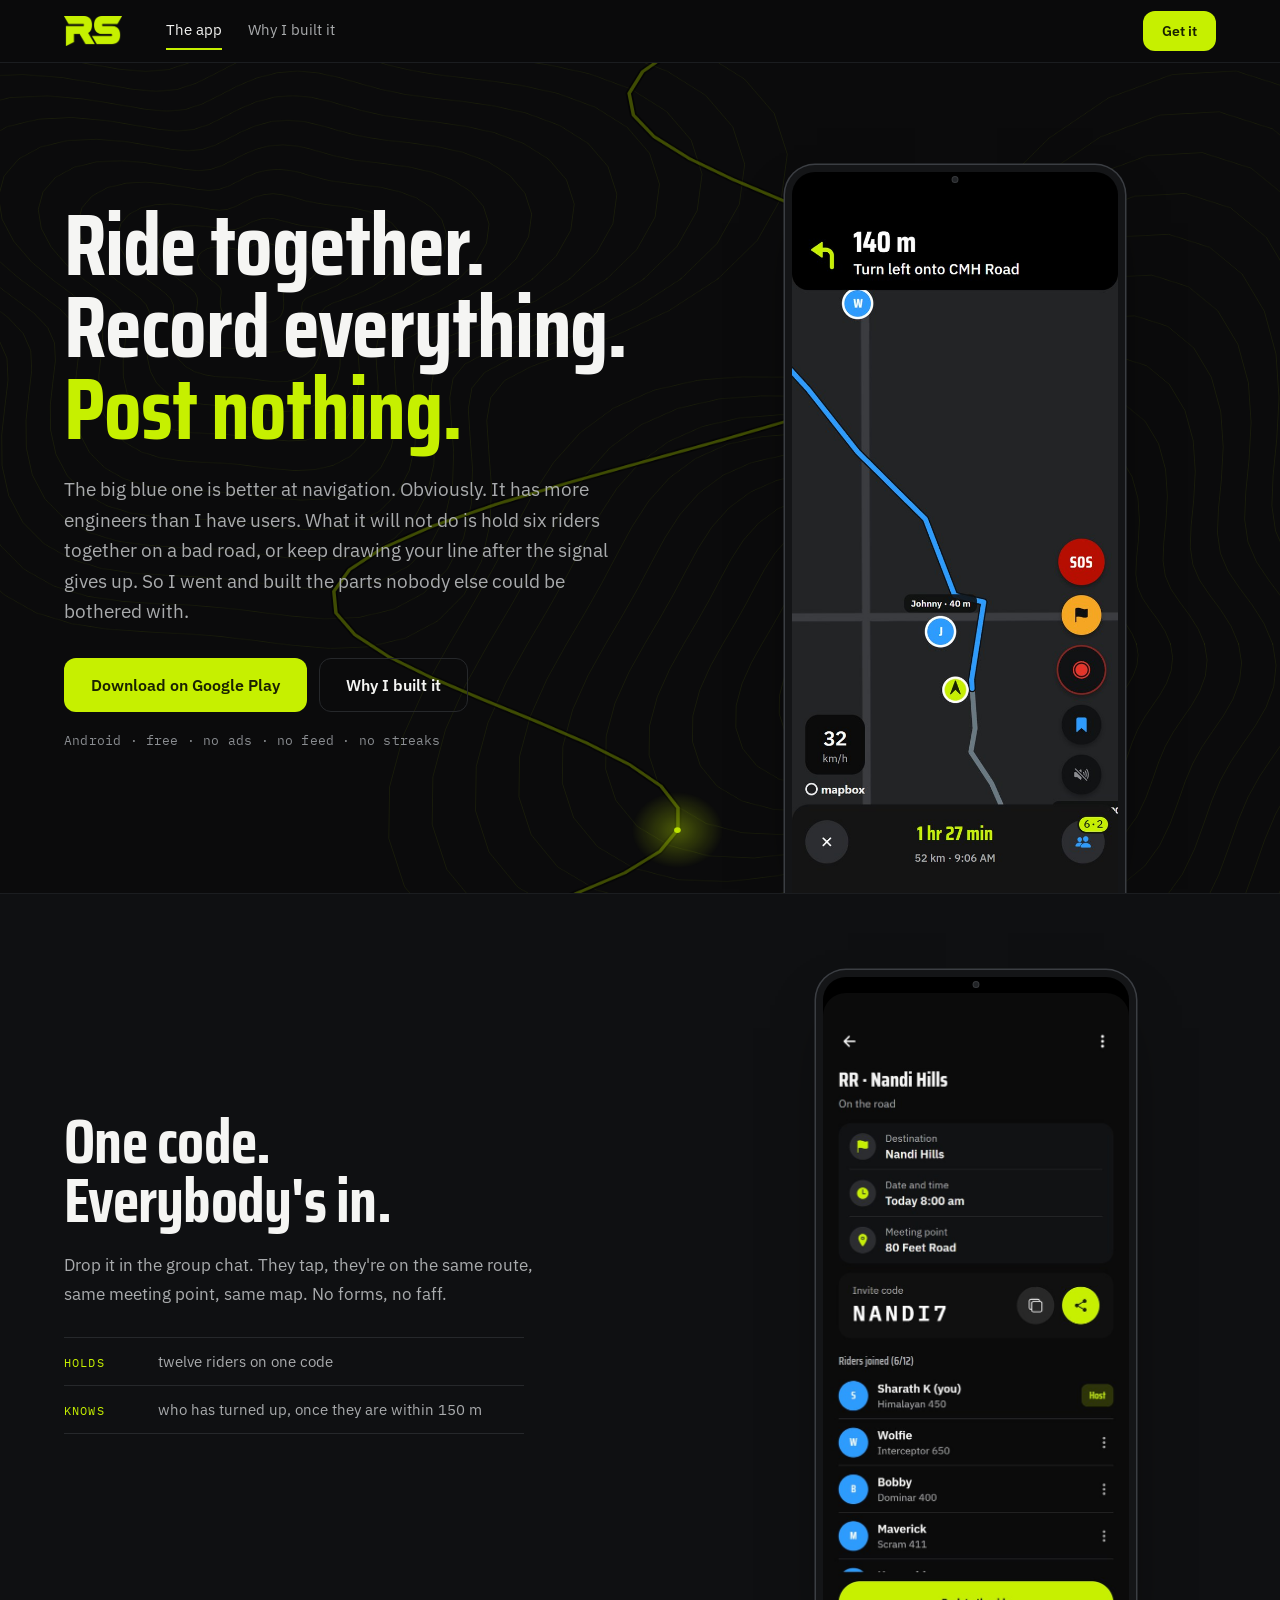
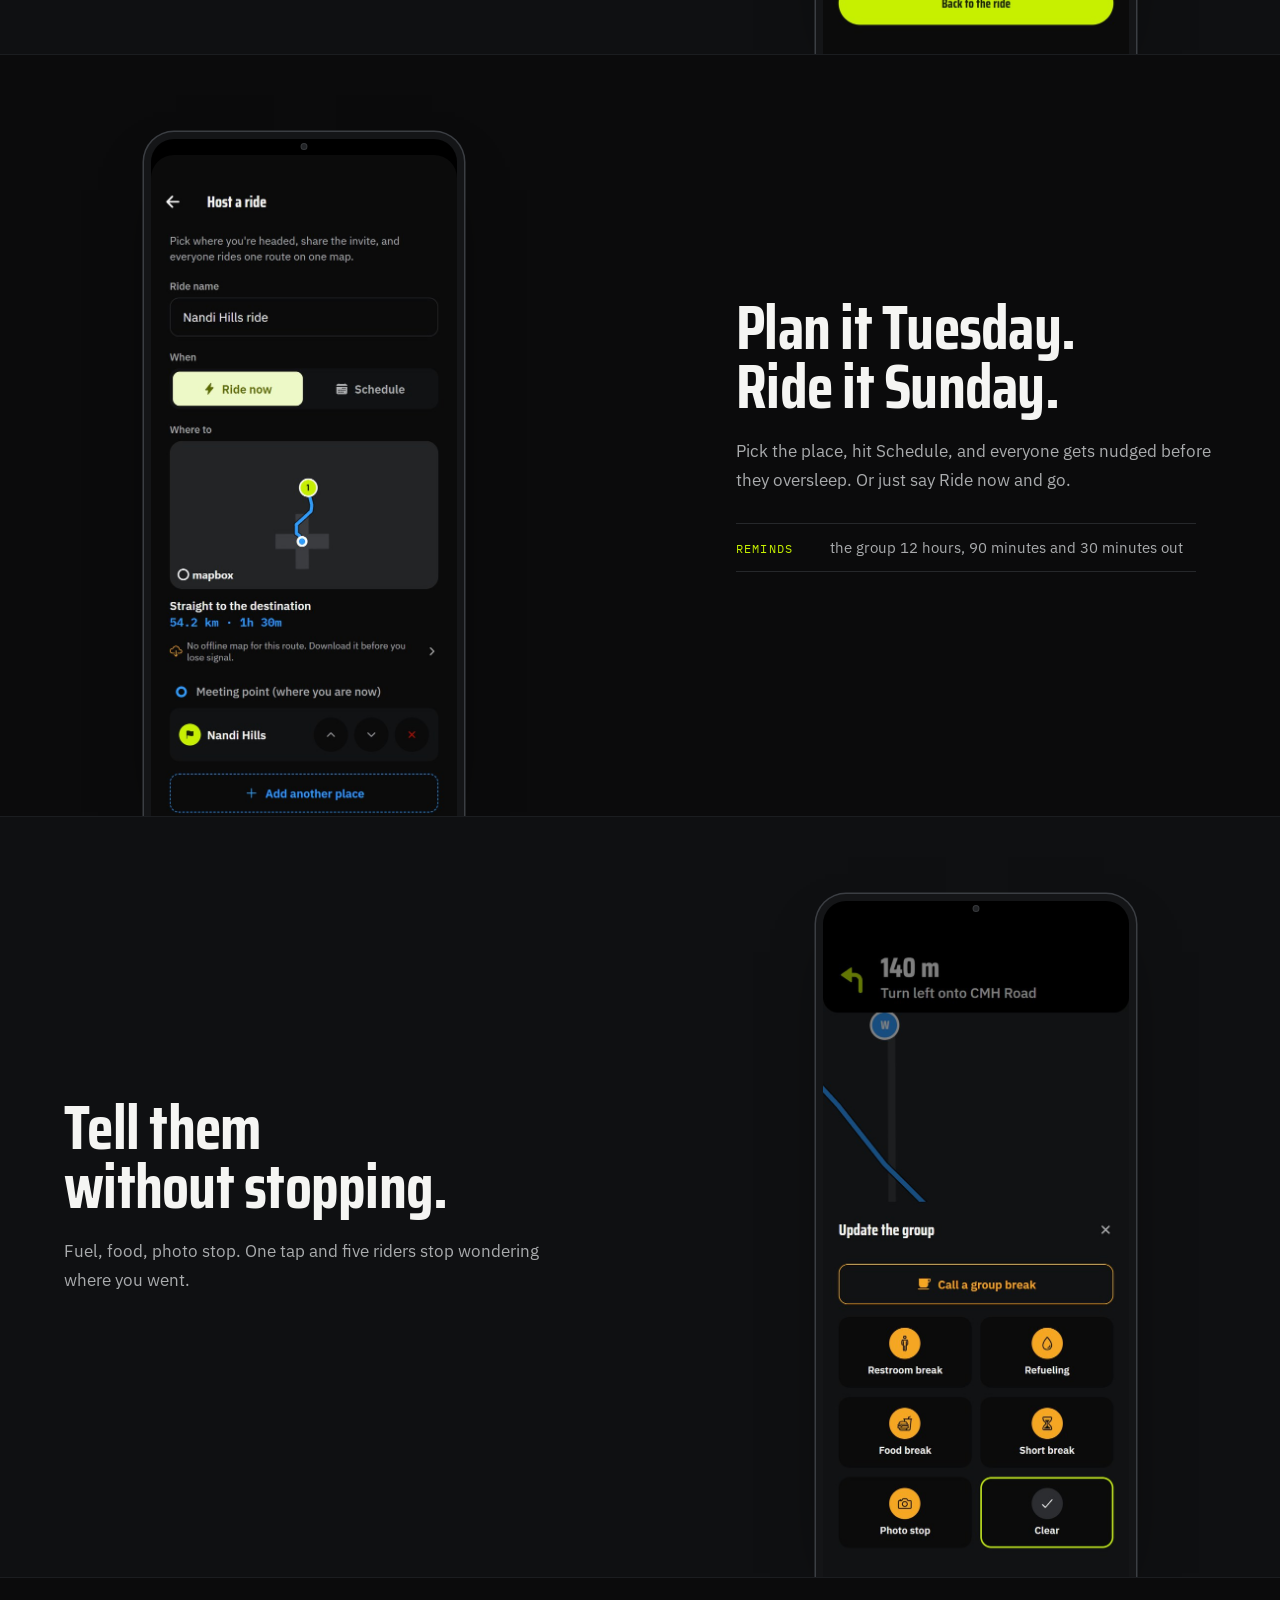
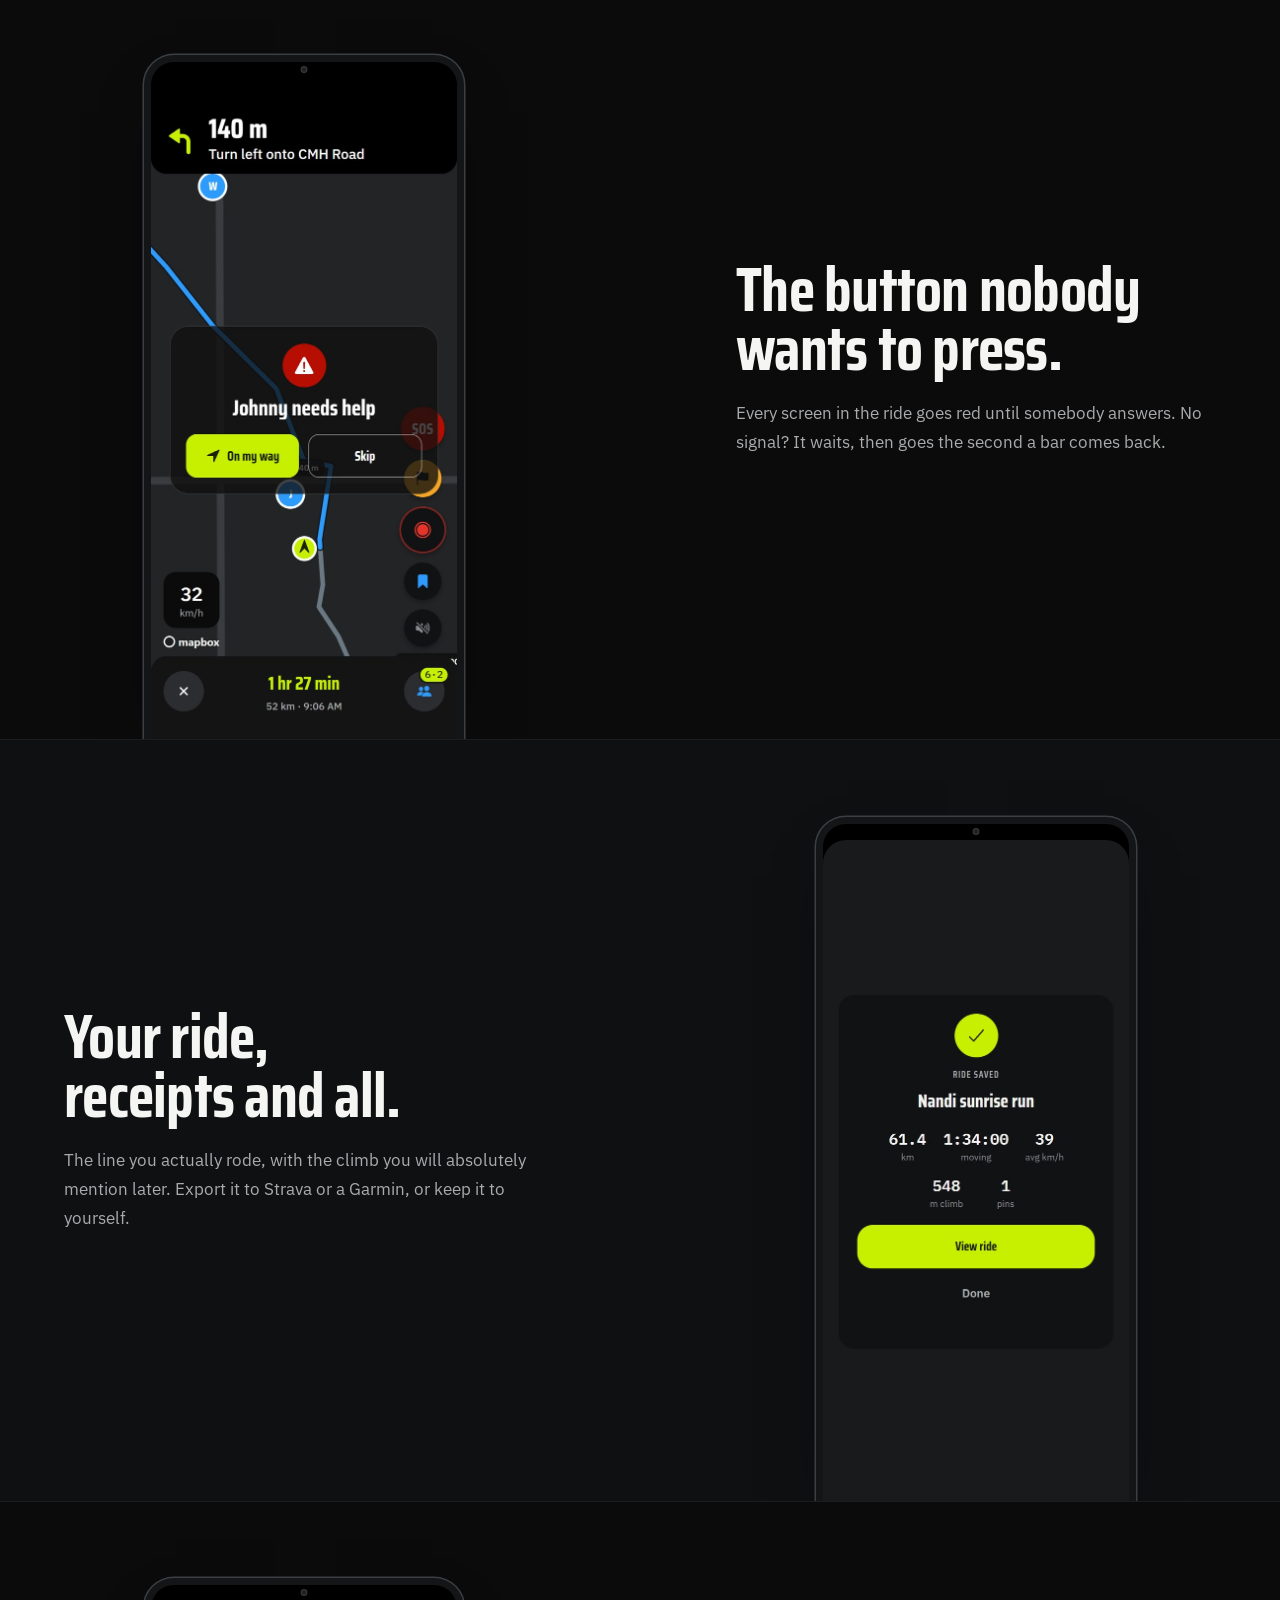
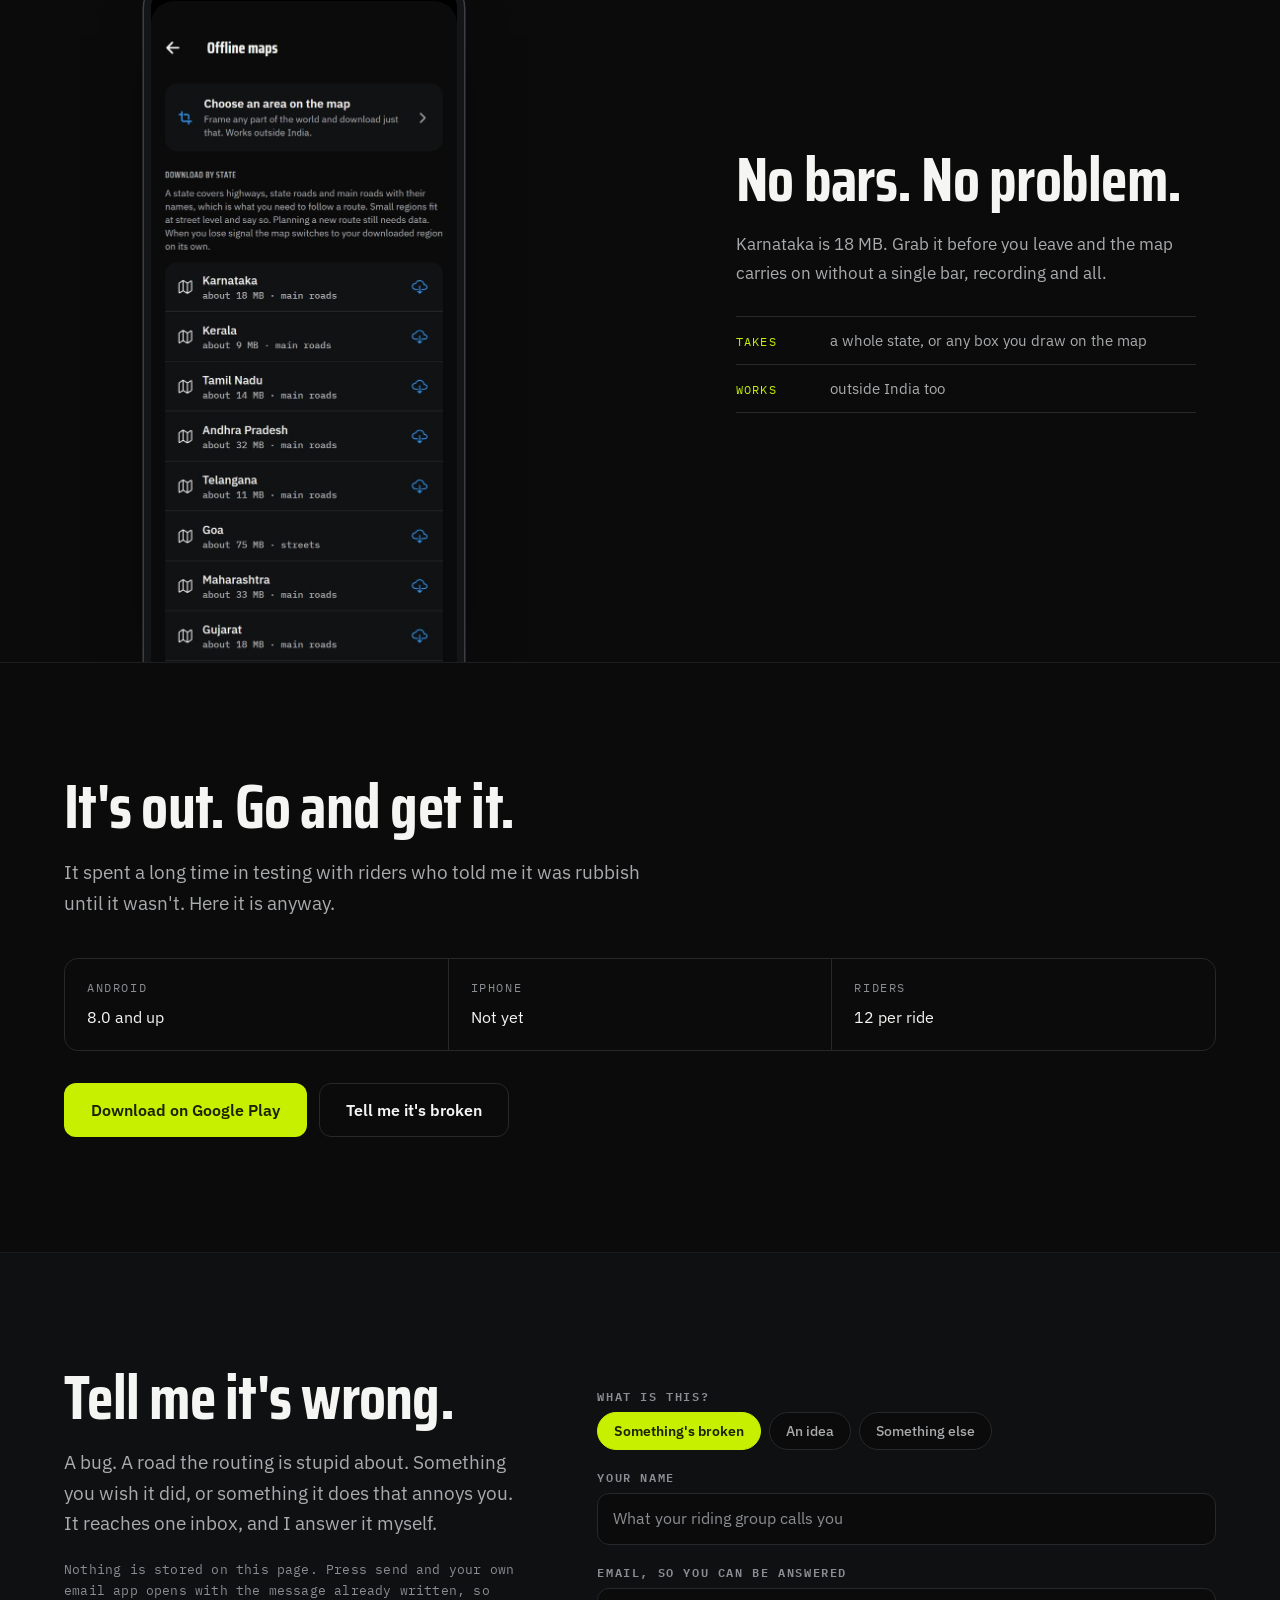
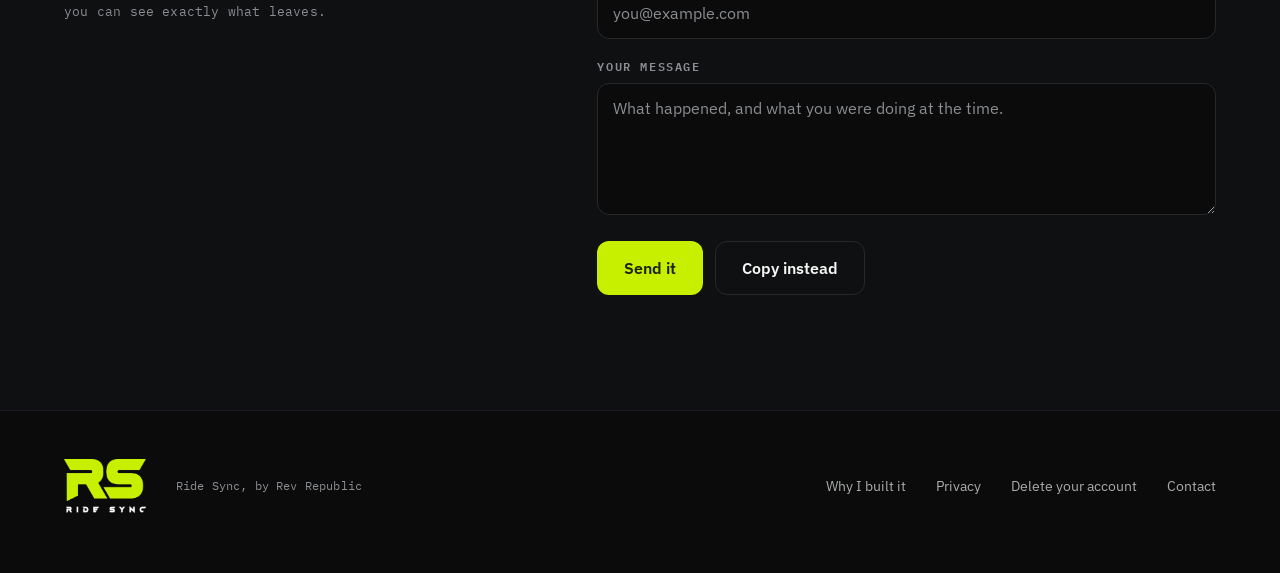
==== commit c9ae8456: "Your riders, your ride name, and the group screen that ships Names across every rendered screen now " ====
--- a/index.html
+++ b/index.html
@@ -61,101 +61,93 @@
     </div>
     <div class="hero-art">
       <div class="shot">
-        <img src="img/s-room.jpg" width="620" height="1343" alt="A group ride in Ride Sync: destination Nandi Hills, today at 8:00 am, meeting point 80 Feet Road, the invite code NANDI7, and five of twelve riders joined with the bike each one rides.">
-      </div>
-    </div>
-  </div>
-</section>
-
-<section class="band">
-  <div class="band-in">
-    <div class="band-copy">
-      <h2>Everyone on one map, with the gap in kilometres.</h2>
-      <p>
-        Every rider is a disc carrying their name and how far away they are. From the back
-        you can see exactly how far ahead the pack has got, instead of doing that
-        arithmetic yourself at dusk and getting it wrong.
+        <img src="img/s-live.jpg" width="620" height="1343" alt="Navigating a group ride: the shared route drawn ahead, other riders shown as lettered discs with one labelled Johnny 40 m, the next turn at the top, speed and arrival time.">
+      </div>
+    </div>
+  </div>
+</section>
+
+<section class="band">
+  <div class="band-in">
+    <div class="band-copy">
+      <h2>One code. Everybody's in.</h2>
+      <p>
+        Drop it in the group chat. They tap, they're on the same route, same meeting
+        point, same map. No forms, no faff.
       </p>
       <div class="facts">
-        <div><span>Shows</span>who is riding, who has stopped, and for how long</div>
-        <div><span>Tap</span>any rider for directions straight to them</div>
-      </div>
-    </div>
-    <div class="band-art">
-      <div class="shot">
-        <img src="img/s-live.jpg" width="620" height="1343" loading="lazy" alt="The live group map: riders drawn as lettered discs with labels reading 350 m away and 200 m away, one marked last seen 9m, and a bar reading 4 riding with you, 1 stopped.">
-      </div>
-    </div>
-  </div>
-</section>
-
-<section class="band">
-  <div class="band-in">
-    <div class="band-copy">
-      <h2>Send one code. That is the entire setup.</h2>
-      <p>
-        Name the ride, pick where you are going, share the code on WhatsApp. Everyone who
-        taps it arrives on the same route with the meeting point and the time already
-        filled in. Nothing to configure in a car park at seven in the morning.
+        <div><span>Holds</span>twelve riders on one code</div>
+        <div><span>Knows</span>who has turned up, once they are within 150 m</div>
+      </div>
+    </div>
+    <div class="band-art">
+      <div class="shot">
+        <img src="img/s-room.jpg" width="620" height="1343" loading="lazy" alt="A group ride called RR Nandi Hills: destination, today at 8:00 am, meeting point 80 Feet Road, the invite code NANDI7, and six of twelve riders joined with the bike each one rides.">
+      </div>
+    </div>
+  </div>
+</section>
+
+<section class="band">
+  <div class="band-in">
+    <div class="band-copy">
+      <h2>Plan it Tuesday. Ride it Sunday.</h2>
+      <p>
+        Pick the place, hit Schedule, and everyone gets nudged before they oversleep.
+        Or just say Ride now and go.
       </p>
       <div class="facts">
-        <div><span>Host</span>now, or schedule it and everyone gets reminded</div>
-        <div><span>Size</span>up to twelve riders on one code</div>
-        <div><span>Meet</span>check in once you are within 150 m</div>
-      </div>
-    </div>
-    <div class="band-art">
-      <div class="shot">
-        <img src="img/s-host.jpg" width="620" height="1343" loading="lazy" alt="Host a ride: a ride name field, a choice between Ride now and Schedule, and a destination picker.">
-      </div>
-    </div>
-  </div>
-</section>
-
-<section class="band">
-  <div class="band-in">
-    <div class="band-copy">
-      <h2>Fuel, food, a photo stop. Said without stopping.</h2>
-      <p>
-        One tap and the whole group knows. Whoever is leading can call a break for
-        everybody at once, so five riders do not independently decide to pull over in five
-        different places.
-      </p>
-    </div>
-    <div class="band-art">
-      <div class="shot">
-        <img src="img/s-status.jpg" width="620" height="1343" loading="lazy" alt="Update the group: a button to call a group break, and tiles for restroom break, refueling, food break, short break, photo stop and clear.">
-      </div>
-    </div>
-  </div>
-</section>
-
-<section class="band">
-  <div class="band-in">
-    <div class="band-copy">
-      <h2>The one button I would be delighted never to demonstrate.</h2>
-      <p>
-        Raise it and every screen in the ride turns red until somebody answers. They are
-        told who and where, and can say they are on the way. With no signal it waits, then
-        goes the second a bar comes back.
-      </p>
-    </div>
-    <div class="band-art">
-      <div class="shot">
-        <img src="img/s-sos.jpg" width="620" height="1343" loading="lazy" alt="An SOS filling the navigation screen: a red warning, a rider needs help, and buttons reading On my way and Skip.">
-      </div>
-    </div>
-  </div>
-</section>
-
-<section class="band">
-  <div class="band-in">
-    <div class="band-copy">
-      <h2>The line you rode, not the road it assumed you took.</h2>
-      <p>
-        Distance, moving time, average speed, climb, and the pins you dropped along the
-        way. Send it to Strava or a Garmin, drop a card into the group chat, or take the
-        file and never open this app again.
+        <div><span>Reminds</span>the group 12 hours, 90 minutes and 30 minutes out</div>
+      </div>
+    </div>
+    <div class="band-art">
+      <div class="shot">
+        <img src="img/s-host.jpg" width="620" height="1343" loading="lazy" alt="Host a ride: the ride named Nandi Hills ride, a choice between Ride now and Schedule, and the route drawn to the destination at 54.2 km and 1 hour 30 minutes.">
+      </div>
+    </div>
+  </div>
+</section>
+
+<section class="band">
+  <div class="band-in">
+    <div class="band-copy">
+      <h2>Tell them without stopping.</h2>
+      <p>
+        Fuel, food, photo stop. One tap and five riders stop wondering where you went.
+      </p>
+    </div>
+    <div class="band-art">
+      <div class="shot">
+        <img src="img/s-status.jpg" width="620" height="1343" loading="lazy" alt="Update the group, over the navigation map: a button to call a group break, and tiles for restroom break, refueling, food break, short break, photo stop and clear.">
+      </div>
+    </div>
+  </div>
+</section>
+
+<section class="band">
+  <div class="band-in">
+    <div class="band-copy">
+      <h2>The button nobody wants to press.</h2>
+      <p>
+        Every screen in the ride goes red until somebody answers. No signal? It waits,
+        then goes the second a bar comes back.
+      </p>
+    </div>
+    <div class="band-art">
+      <div class="shot">
+        <img src="img/s-sos.jpg" width="620" height="1343" loading="lazy" alt="An SOS filling the navigation screen: a red warning reading Johnny needs help, with buttons reading On my way and Skip.">
+      </div>
+    </div>
+  </div>
+</section>
+
+<section class="band">
+  <div class="band-in">
+    <div class="band-copy">
+      <h2>Your ride, receipts and all.</h2>
+      <p>
+        The line you actually rode, with the climb you will absolutely mention later.
+        Export it to Strava or a Garmin, or keep it to yourself.
       </p>
     </div>
     <div class="band-art">
@@ -169,15 +161,14 @@
 <section class="band">
   <div class="band-in">
     <div class="band-copy">
-      <h2>Download the ground before you lose the bars.</h2>
-      <p>
-        Karnataka is about 18 MB. Goa at street level is 75 MB. Take a whole state, or
-        frame any part of the world and take only that. When the signal goes, the map
-        switches to what you downloaded, on its own.
+      <h2>No bars. No problem.</h2>
+      <p>
+        Karnataka is 18 MB. Grab it before you leave and the map carries on without a
+        single bar, recording and all.
       </p>
       <div class="facts">
-        <div><span>Keeps</span>recording and following a route on nothing at all</div>
-        <div><span>Works</span>outside India, anywhere you can frame on the map</div>
+        <div><span>Takes</span>a whole state, or any box you draw on the map</div>
+        <div><span>Works</span>outside India too</div>
       </div>
     </div>
     <div class="band-art">
@@ -193,9 +184,8 @@
     <div class="sec-head wide">
       <h2>It's out. Go and get it.</h2>
       <p class="lede">
-        Free on Google Play, with no advertising in it and nothing to subscribe to. It
-        spent a long time in testing with riders who told me it was rubbish until it
-        wasn't.
+        It spent a long time in testing with riders who told me it was rubbish until it
+        wasn't. Here it is anyway.
       </p>
     </div>
 
@@ -203,7 +193,6 @@
       <div><dt>Android</dt><dd>8.0 and up</dd></div>
       <div><dt>iPhone</dt><dd>Not yet</dd></div>
       <div><dt>Riders</dt><dd>12 per ride</dd></div>
-      <div><dt>Costs</dt><dd>Nothing</dd></div>
     </dl>
 
     <div class="cta-row">
--- a/site.css
+++ b/site.css
@@ -103,7 +103,7 @@
 .mark{height:30px;width:auto;flex:none}
 .footmark{height:54px;width:auto;flex:none}
 .brand{display:flex;align-items:center;gap:13px}
-.brand .name{font-family:var(--display);font-weight:700;font-size:21px;letter-spacing:.01em;color:var(--ink)}
+.brand .name{display:none}
 .nav{display:flex;gap:26px;margin-left:30px}
 .nav a{font-size:14.5px;color:var(--ink-2);padding-block:6px;border-bottom:2px solid transparent;white-space:nowrap}
 .nav a:hover{color:var(--ink)}
@@ -270,7 +270,6 @@
   .fb-grid{grid-template-columns:1fr}
 }
 @media (max-width: 600px){
-  .brand .name{display:none}
   .topbar-in{gap:10px}
   .nav{margin-left:4px}
 }
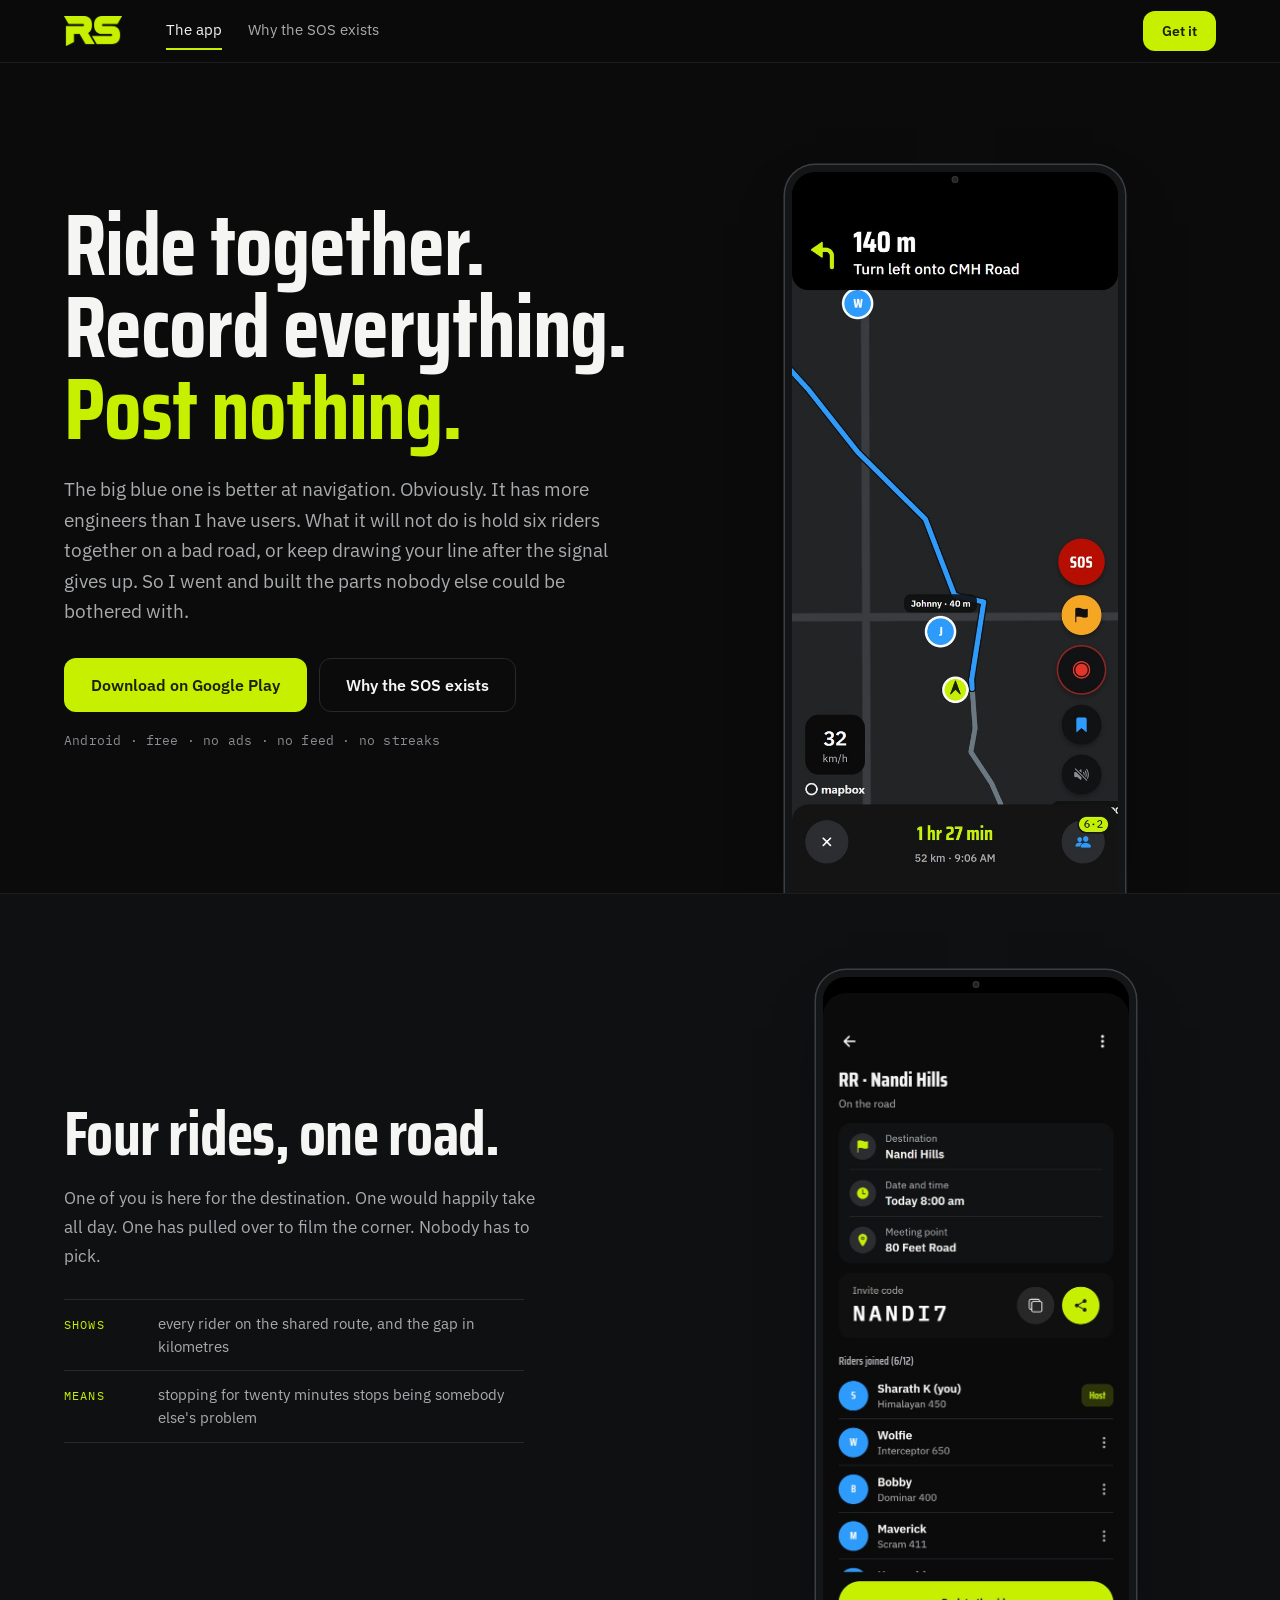
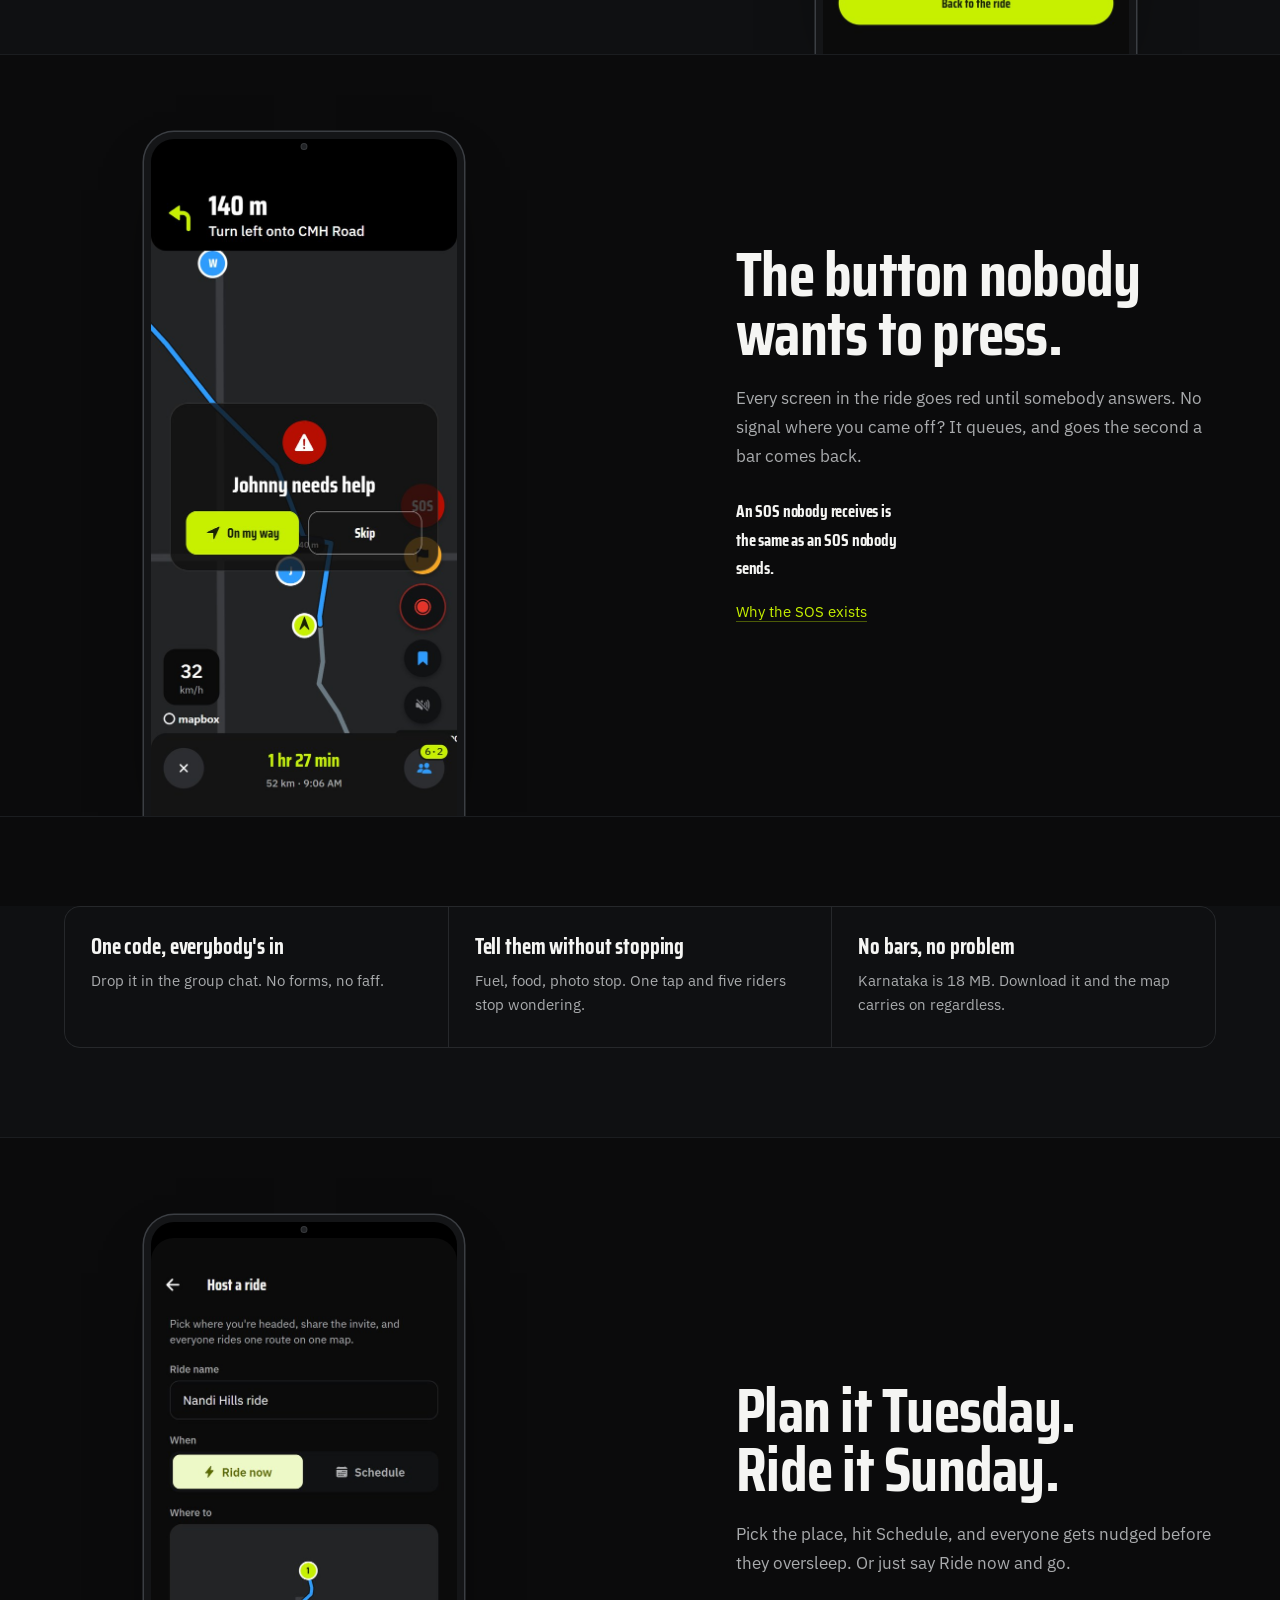
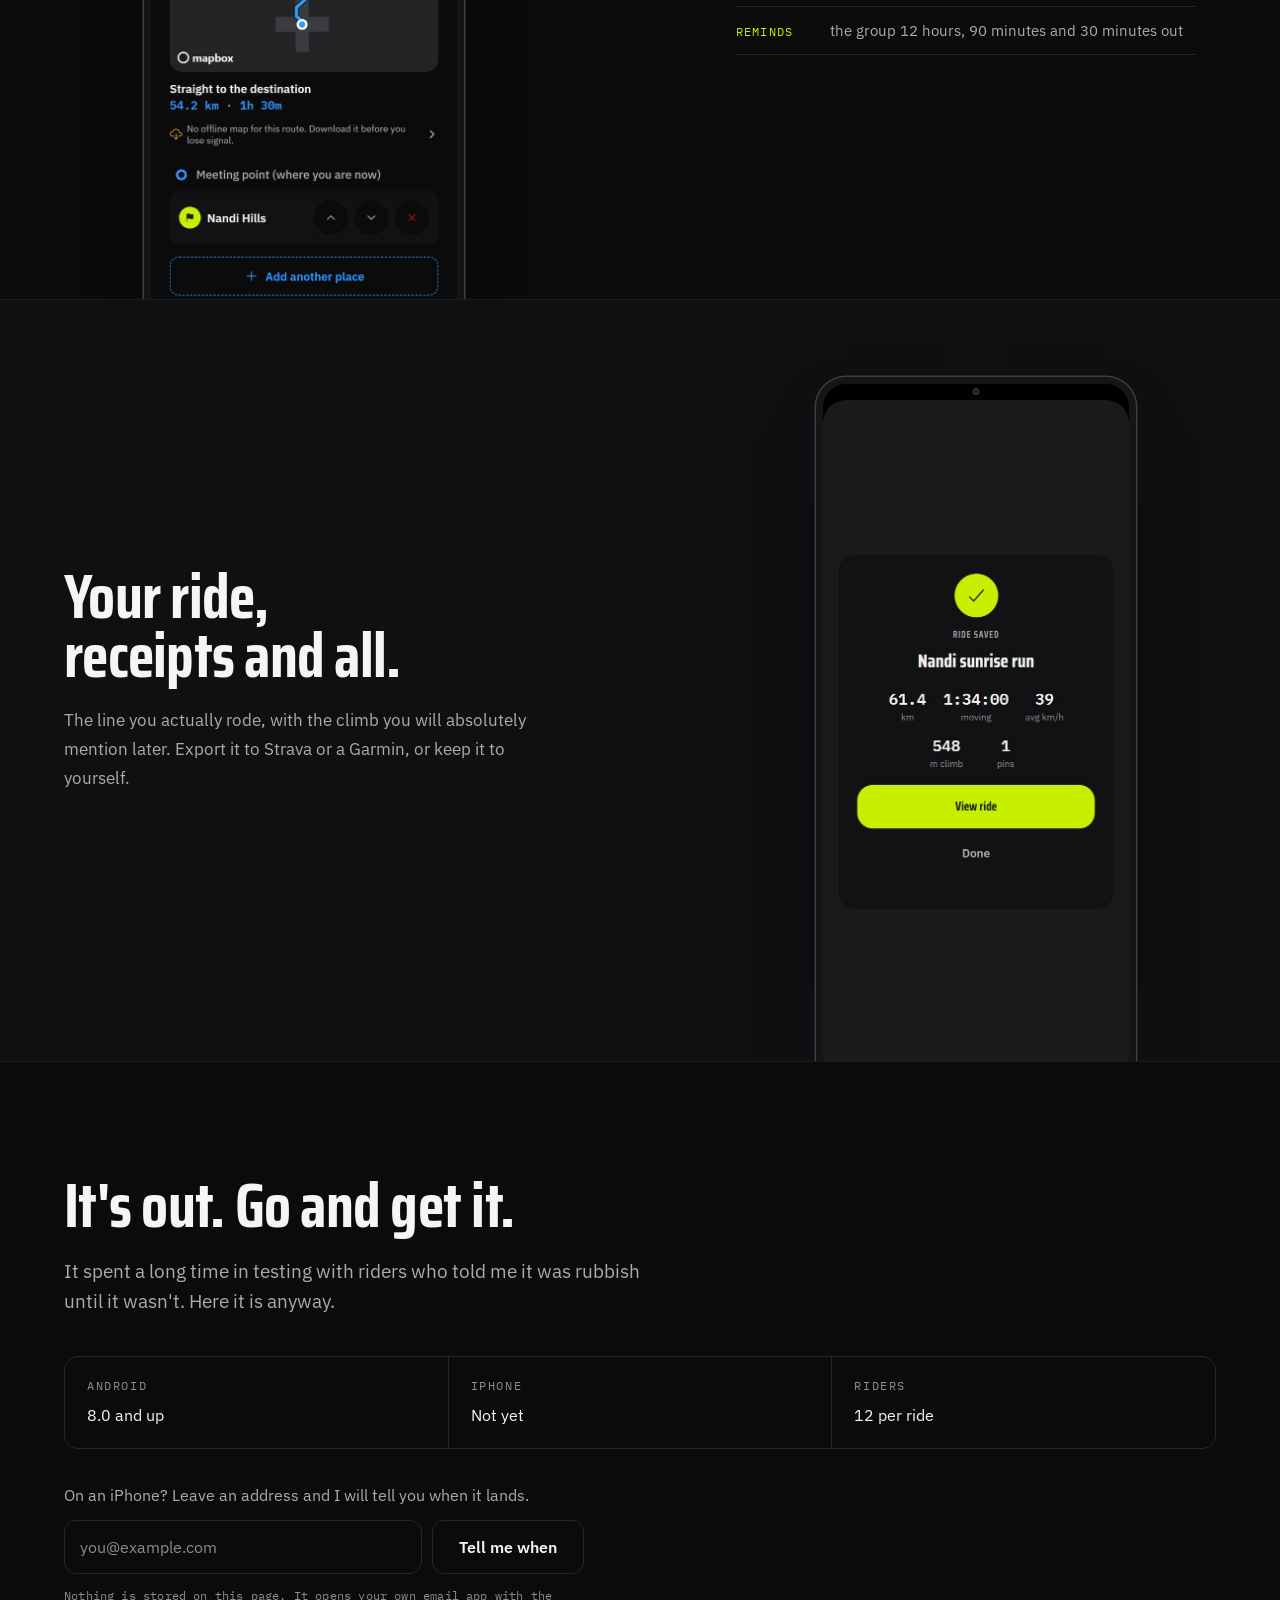
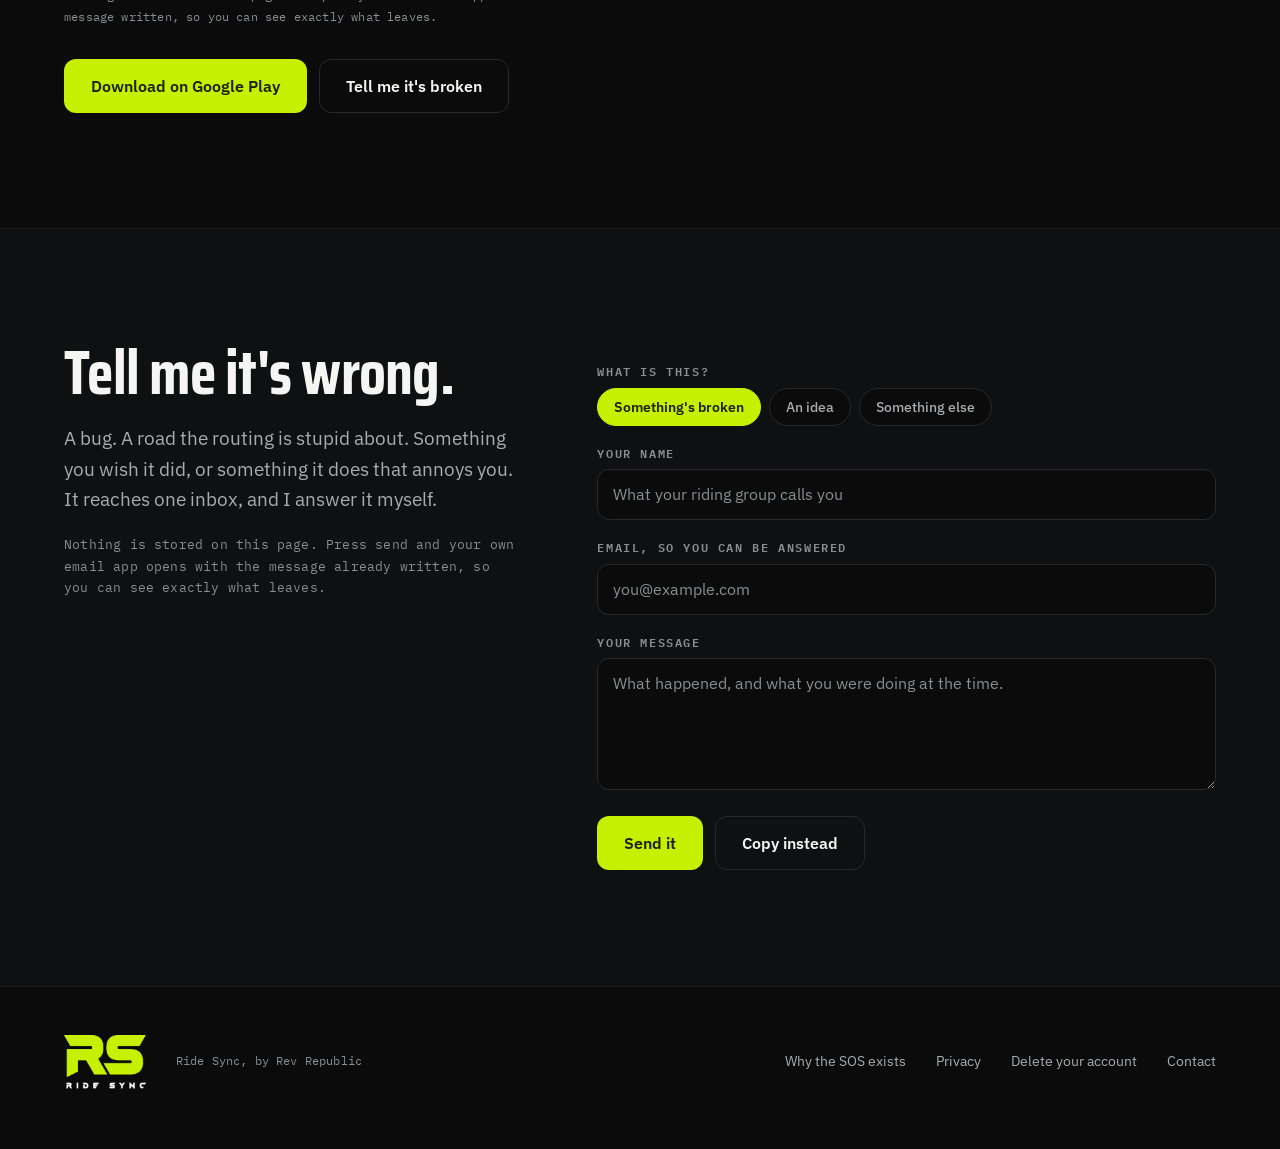
==== commit a89e8ded: "Count the join pages, and put the two claims that are ours first 35 of 43 hosted rides had nobody bu" ====
--- a/index.html
+++ b/index.html
@@ -1,5 +1,5 @@
 <!doctype html>
-<html lang="en">
+<html lang="en" data-page="home">
 <head>
 <meta charset="utf-8">
 <meta name="viewport" content="width=device-width, initial-scale=1, viewport-fit=cover">
@@ -35,10 +35,10 @@
     </a>
     <nav class="nav">
       <a href="index.html" aria-current="page">The app</a>
-      <a href="why.html">Why I built it</a>
+      <a href="why.html">Why the SOS exists</a>
     </nav>
     <span class="spacer"></span>
-    <a class="btn btn-lime" href="https://play.google.com/store/apps/details?id=com.ridesync.rider" target="_blank" rel="noopener">Get it</a>
+    <a class="btn btn-lime" data-count="get_app" href="https://play.google.com/store/apps/details?id=com.ridesync.rider" target="_blank" rel="noopener">Get it</a>
   </div>
 </header>
 
@@ -54,13 +54,13 @@
         nobody else could be bothered with.
       </p>
       <div class="cta-row">
-        <a class="btn btn-lime" href="https://play.google.com/store/apps/details?id=com.ridesync.rider" target="_blank" rel="noopener">Download on Google Play</a>
-        <a class="btn btn-ghost" href="why.html">Why I built it</a>
+        <a class="btn btn-lime" data-count="get_app" href="https://play.google.com/store/apps/details?id=com.ridesync.rider" target="_blank" rel="noopener">Download on Google Play</a>
+        <a class="btn btn-ghost" href="why.html">Why the SOS exists</a>
       </div>
       <p class="fineprint">Android &middot; free &middot; no ads &middot; no feed &middot; no streaks</p>
     </div>
     <div class="hero-art">
-      <div class="shot">
+      <div class="shot bleed">
         <img src="img/s-live.jpg" width="620" height="1343" alt="Navigating a group ride: the shared route drawn ahead, other riders shown as lettered discs with one labelled Johnny 40 m, the next turn at the top, speed and arrival time.">
       </div>
     </div>
@@ -70,19 +70,57 @@
 <section class="band">
   <div class="band-in">
     <div class="band-copy">
-      <h2>One code. Everybody's in.</h2>
+      <h2>Four rides, one road.</h2>
       <p>
-        Drop it in the group chat. They tap, they're on the same route, same meeting
-        point, same map. No forms, no faff.
+        One of you is here for the destination. One would happily take all day. One has
+        pulled over to film the corner. Nobody has to pick.
       </p>
       <div class="facts">
-        <div><span>Holds</span>twelve riders on one code</div>
-        <div><span>Knows</span>who has turned up, once they are within 150 m</div>
+        <div><span>Shows</span>every rider on the shared route, and the gap in kilometres</div>
+        <div><span>Means</span>stopping for twenty minutes stops being somebody else's problem</div>
       </div>
     </div>
     <div class="band-art">
-      <div class="shot">
+      <div class="shot bleed">
         <img src="img/s-room.jpg" width="620" height="1343" loading="lazy" alt="A group ride called RR Nandi Hills: destination, today at 8:00 am, meeting point 80 Feet Road, the invite code NANDI7, and six of twelve riders joined with the bike each one rides.">
+      </div>
+    </div>
+  </div>
+</section>
+
+<section class="band proof">
+  <div class="band-in">
+    <div class="band-copy">
+      <h2>The button nobody wants to press.</h2>
+      <p>
+        Every screen in the ride goes red until somebody answers. No signal where you
+        came off? It queues, and goes the second a bar comes back.
+      </p>
+      <p class="proof-quote">An SOS nobody receives is the same as an SOS nobody sends.</p>
+      <p class="proof-link"><a href="why.html">Why the SOS exists</a></p>
+    </div>
+    <div class="band-art">
+      <div class="shot bleed">
+        <img src="img/s-sos.jpg" width="620" height="1343" loading="lazy" alt="An SOS filling the navigation screen: a red warning reading Johnny needs help, with buttons reading On my way and Skip.">
+      </div>
+    </div>
+  </div>
+</section>
+
+<section class="row-sec">
+  <div class="wrap">
+    <div class="row3">
+      <div>
+        <h3>One code, everybody's in</h3>
+        <p>Drop it in the group chat. No forms, no faff.</p>
+      </div>
+      <div>
+        <h3>Tell them without stopping</h3>
+        <p>Fuel, food, photo stop. One tap and five riders stop wondering.</p>
+      </div>
+      <div>
+        <h3>No bars, no problem</h3>
+        <p>Karnataka is 18 MB. Download it and the map carries on regardless.</p>
       </div>
     </div>
   </div>
@@ -101,41 +139,8 @@
       </div>
     </div>
     <div class="band-art">
-      <div class="shot">
+      <div class="shot bleed">
         <img src="img/s-host.jpg" width="620" height="1343" loading="lazy" alt="Host a ride: the ride named Nandi Hills ride, a choice between Ride now and Schedule, and the route drawn to the destination at 54.2 km and 1 hour 30 minutes.">
-      </div>
-    </div>
-  </div>
-</section>
-
-<section class="band">
-  <div class="band-in">
-    <div class="band-copy">
-      <h2>Tell them without stopping.</h2>
-      <p>
-        Fuel, food, photo stop. One tap and five riders stop wondering where you went.
-      </p>
-    </div>
-    <div class="band-art">
-      <div class="shot">
-        <img src="img/s-status.jpg" width="620" height="1343" loading="lazy" alt="Update the group, over the navigation map: a button to call a group break, and tiles for restroom break, refueling, food break, short break, photo stop and clear.">
-      </div>
-    </div>
-  </div>
-</section>
-
-<section class="band">
-  <div class="band-in">
-    <div class="band-copy">
-      <h2>The button nobody wants to press.</h2>
-      <p>
-        Every screen in the ride goes red until somebody answers. No signal? It waits,
-        then goes the second a bar comes back.
-      </p>
-    </div>
-    <div class="band-art">
-      <div class="shot">
-        <img src="img/s-sos.jpg" width="620" height="1343" loading="lazy" alt="An SOS filling the navigation screen: a red warning reading Johnny needs help, with buttons reading On my way and Skip.">
       </div>
     </div>
   </div>
@@ -151,29 +156,8 @@
       </p>
     </div>
     <div class="band-art">
-      <div class="shot">
+      <div class="shot bleed">
         <img src="img/s-saved.jpg" width="620" height="1343" loading="lazy" alt="Ride saved: Nandi sunrise run, 61.4 km, 1 hour 34 minutes moving, 39 average km per hour, 548 metres of climb and one pin.">
-      </div>
-    </div>
-  </div>
-</section>
-
-<section class="band">
-  <div class="band-in">
-    <div class="band-copy">
-      <h2>No bars. No problem.</h2>
-      <p>
-        Karnataka is 18 MB. Grab it before you leave and the map carries on without a
-        single bar, recording and all.
-      </p>
-      <div class="facts">
-        <div><span>Takes</span>a whole state, or any box you draw on the map</div>
-        <div><span>Works</span>outside India too</div>
-      </div>
-    </div>
-    <div class="band-art">
-      <div class="shot">
-        <img src="img/s-offline.jpg" width="620" height="1343" loading="lazy" alt="Offline maps: download by state, with Karnataka at about 18 MB, Kerala 9 MB, Tamil Nadu 14 MB and Goa 75 MB at street level.">
       </div>
     </div>
   </div>
@@ -195,8 +179,20 @@
       <div><dt>Riders</dt><dd>12 per ride</dd></div>
     </dl>
 
+    <form class="waitlist" id="wl" novalidate>
+      <label for="wl-email">On an iPhone? Leave an address and I will tell you when it lands.</label>
+      <div class="waitlist-row">
+        <input type="email" id="wl-email" name="email" autocomplete="email" placeholder="you@example.com">
+        <button type="submit" class="btn btn-ghost">Tell me when</button>
+      </div>
+      <p class="waitlist-note" id="wl-note">
+        Nothing is stored on this page. It opens your own email app with the message written,
+        so you can see exactly what leaves.
+      </p>
+    </form>
+
     <div class="cta-row">
-      <a class="btn btn-lime" href="https://play.google.com/store/apps/details?id=com.ridesync.rider" target="_blank" rel="noopener">Download on Google Play</a>
+      <a class="btn btn-lime" data-count="get_app" href="https://play.google.com/store/apps/details?id=com.ridesync.rider" target="_blank" rel="noopener">Download on Google Play</a>
       <a class="btn btn-ghost" href="#say">Tell me it's broken</a>
     </div>
   </div>
@@ -257,7 +253,7 @@
     <img class="footmark" src="img/logo-lockup.png" alt="" aria-hidden="true">
     <span class="foot-meta">Ride Sync, by Rev Republic</span>
     <span class="spacer"></span>
-    <a href="why.html">Why I built it</a>
+    <a href="why.html">Why the SOS exists</a>
     <a href="privacy.html">Privacy</a>
     <a href="delete-account.html">Delete your account</a>
     <a href="#say">Contact</a>
@@ -369,6 +365,30 @@
     });
   }
 
+  /* The iPhone waiting list is the feedback box with one field: same promise,
+     same mechanism, nothing kept here. */
+  var wl = document.getElementById('wl');
+  if (wl) {
+    wl.addEventListener('submit', function (e) {
+      e.preventDefault();
+      var note = document.getElementById('wl-note');
+      var addr = document.getElementById('wl-email').value.trim();
+      if (!addr || addr.indexOf('@') < 1) {
+        note.textContent = 'That does not look like an email address.';
+        note.className = 'waitlist-note err';
+        return;
+      }
+      window.location.href = 'mailto:revrepublic24@gmail.com'
+        + '?subject=' + encodeURIComponent('Ride Sync: tell me when iPhone lands')
+        + '&body=' + encodeURIComponent('Put me on the list.
+
+Reply to: ' + addr + '
+Sent from the Ride Sync site');
+      note.textContent = 'Your email app should be opening. Nothing sends until you press send there.';
+      note.className = 'waitlist-note ok';
+    });
+  }
+
   /* The feedback box keeps no server: it composes the message and hands it
      to the visitor's own mail app, with a clipboard fallback. */
   var INBOX = 'revrepublic24@gmail.com';
@@ -435,5 +455,6 @@
   });
 })();
 </script>
+<script src="count.js" defer></script>
 </body>
 </html>
--- a/site.css
+++ b/site.css
@@ -152,8 +152,7 @@
 .shot{
   position:relative;width:100%;
   padding-top:16px;
-  border:7px solid #141517;border-top-left-radius:30px;border-top-right-radius:30px;
-  border-bottom:0;background:#000;
+  border:7px solid #141517;border-radius:30px;background:#000;
   box-shadow:0 0 0 1.5px #3B3E43, 0 26px 64px -32px rgba(0,0,0,.92);
 }
 .shot::before{
@@ -161,7 +160,7 @@
   width:7px;height:7px;border-radius:50%;
   background:#212326;box-shadow:inset 0 0 0 1px rgba(255,255,255,.10);
 }
-.shot img{width:100%;height:auto;border-top-left-radius:23px;border-top-right-radius:23px}
+.shot img{width:100%;height:auto;border-radius:23px}
 
 /* a hairline fact list, not a card */
 .facts{margin-top:28px;border-top:1px solid var(--line);max-width:46ch}
@@ -298,3 +297,82 @@
 @media (prefers-reduced-motion: reduce){
   *{animation-duration:.001ms !important;transition-duration:.001ms !important}
 }
+
+
+/* --- the essay page's reading furniture -------------------------------
+   Read mode: the job is comprehension first. A deck to enter on, a byline
+   that dates the claim, and two figures placed where the argument needs
+   the reader to see the thing being described. */
+.deck{
+  margin-top:24px;font-size:clamp(18px,2.1vw,22px);line-height:1.5;
+  color:var(--ink-2);max-width:46ch;
+}
+.byline{
+  margin-top:28px;padding-top:20px;border-top:1px solid var(--line);
+  font-family:var(--mono);font-size:12px;letter-spacing:.015em;color:var(--ink-3);
+  max-width:46ch;
+}
+.inset{
+  margin:56px 0;display:grid;align-items:center;
+  grid-template-columns:minmax(0,220px) minmax(0,1fr);
+  gap:clamp(24px,4vw,44px);
+}
+.inset figcaption{font-size:16px;line-height:1.65;color:var(--ink-2)}
+.inset figcaption b{color:var(--ink);font-weight:600}
+/* A handset that runs off its band's lower edge opens at the bottom. */
+.shot.bleed{
+  border-bottom-width:0;
+  border-bottom-left-radius:0;border-bottom-right-radius:0;
+}
+.shot.bleed img{border-bottom-left-radius:0;border-bottom-right-radius:0}
+@media (max-width: 760px){
+  .inset{grid-template-columns:1fr;gap:22px;margin:44px 0}
+  .inset .shot{max-width:240px}
+}
+
+
+/* --- the proof band ----------------------------------------------------
+   The SOS is one of the two claims that are ours, so it carries the line
+   from why.html and a way through to the rest of it. */
+.proof-quote{
+  margin-top:26px !important;font-family:var(--display);font-weight:700;
+  font-size:clamp(21px,2.6vw,28px);line-height:1.12;letter-spacing:-.01em;
+  color:var(--ink) !important;max-width:22ch !important;
+}
+.proof-link{margin-top:16px !important;font-size:15px !important}
+.proof-link a{color:var(--lime);border-bottom:1px solid rgba(198,240,0,.35);text-underline-offset:3px}
+.proof-link a:hover{border-bottom-color:var(--lime)}
+
+/* --- the three everybody-has-these lines, compressed -------------------
+   They were three full bands with screenshots. Nothing here is a reason to
+   choose this over anything else, so they get a row and a sentence each. */
+.row-sec{border-bottom:1px solid var(--line-soft);background:var(--panel)}
+.row3{
+  display:grid;grid-template-columns:repeat(3,minmax(0,1fr));
+  gap:1px;background:var(--line);border:1px solid var(--line);border-radius:16px;
+  overflow:hidden;margin-block:clamp(56px,7vw,92px);
+}
+.row3 > div{background:var(--panel);padding:28px 26px 30px}
+.row3 h3{font-size:clamp(19px,2.1vw,22px)}
+.row3 p{margin-top:10px;font-size:15px;line-height:1.6;color:var(--ink-2)}
+@media (max-width: 820px){
+  .row3{grid-template-columns:1fr}
+}
+
+/* --- the iPhone waiting list ------------------------------------------- */
+.waitlist{margin-top:34px;max-width:52ch}
+.waitlist label{
+  display:block;font-size:15.5px;line-height:1.6;color:var(--ink-2);margin-bottom:12px;
+}
+.waitlist-row{display:flex;gap:10px;flex-wrap:wrap}
+.waitlist-row input{flex:1 1 220px;min-width:0}
+.waitlist-row .btn{flex:0 0 auto}
+.waitlist-note{
+  margin-top:12px;font-family:var(--mono);font-size:12px;letter-spacing:.015em;
+  line-height:1.7;color:var(--ink-3);
+}
+.waitlist-note.ok{color:var(--lime)}
+.waitlist-note.err{color:var(--red)}
+@media (max-width: 420px){
+  .waitlist-row .btn{width:100%}
+}
